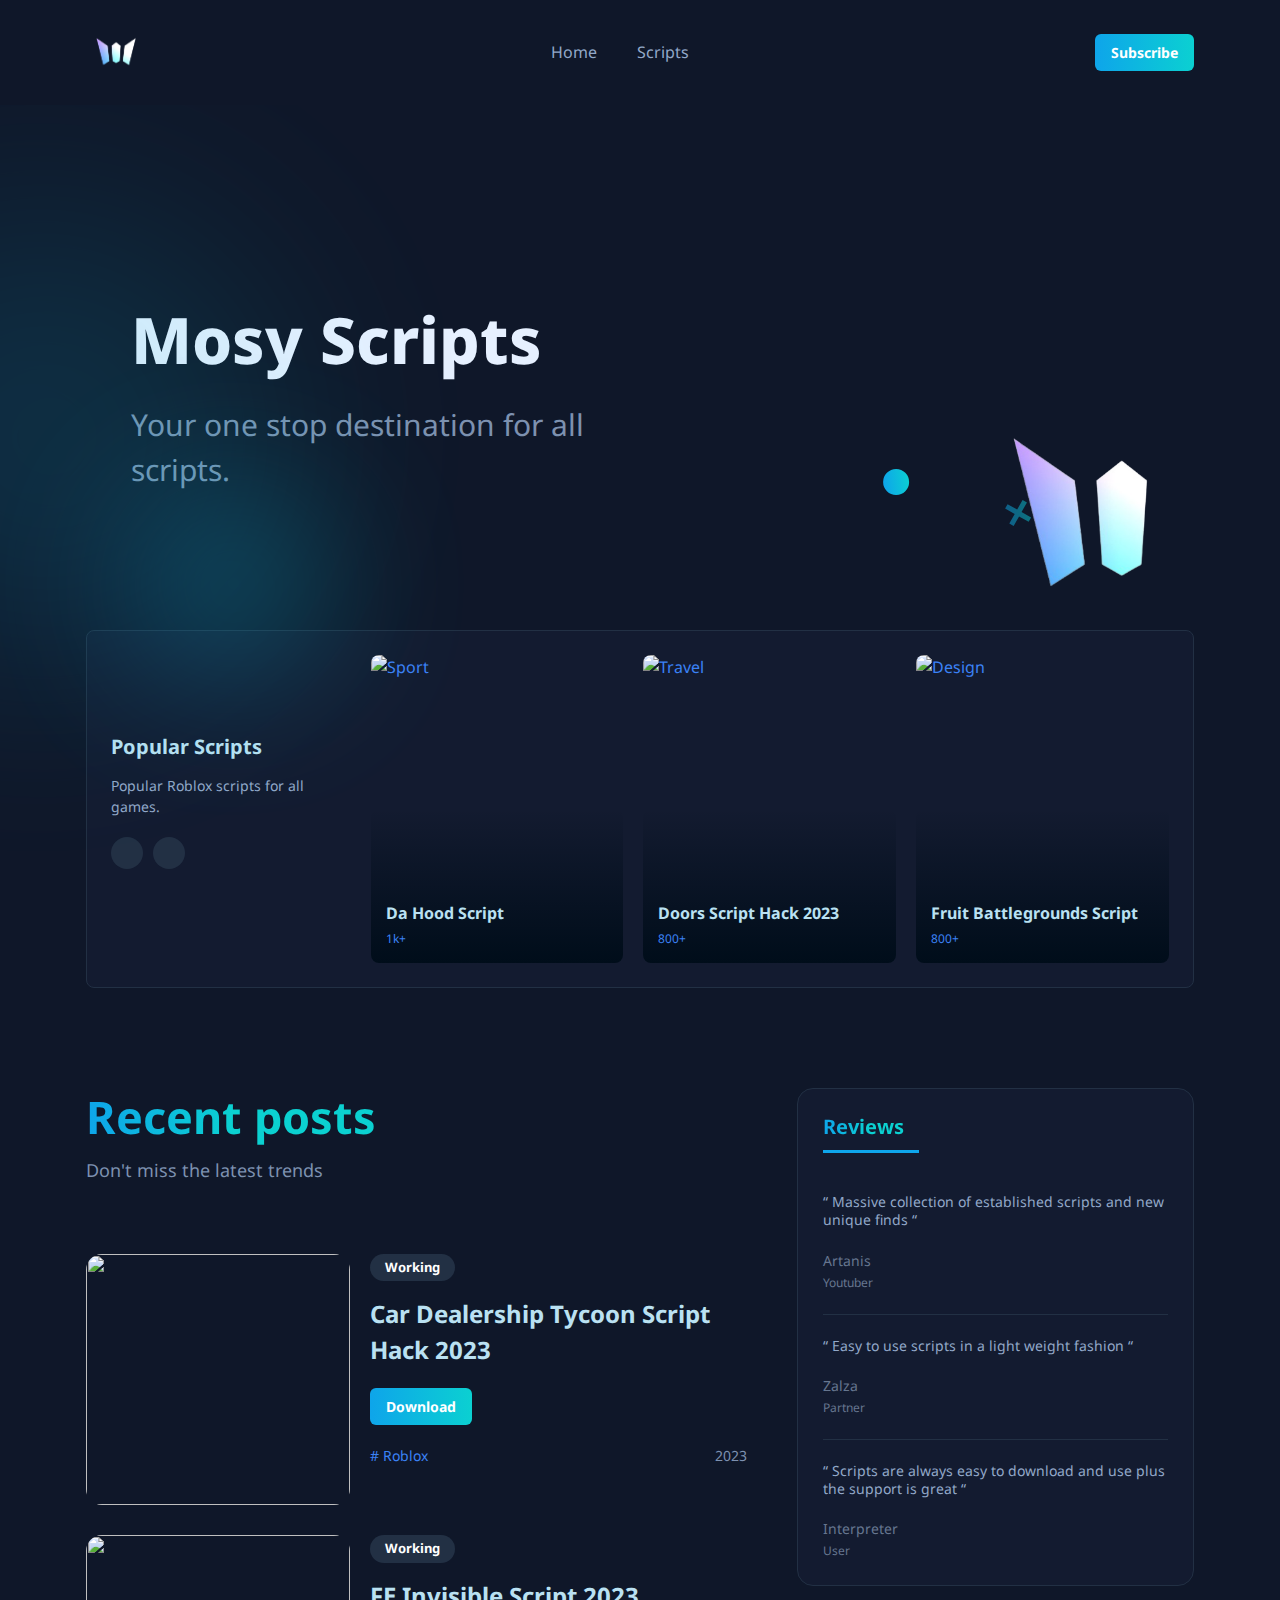
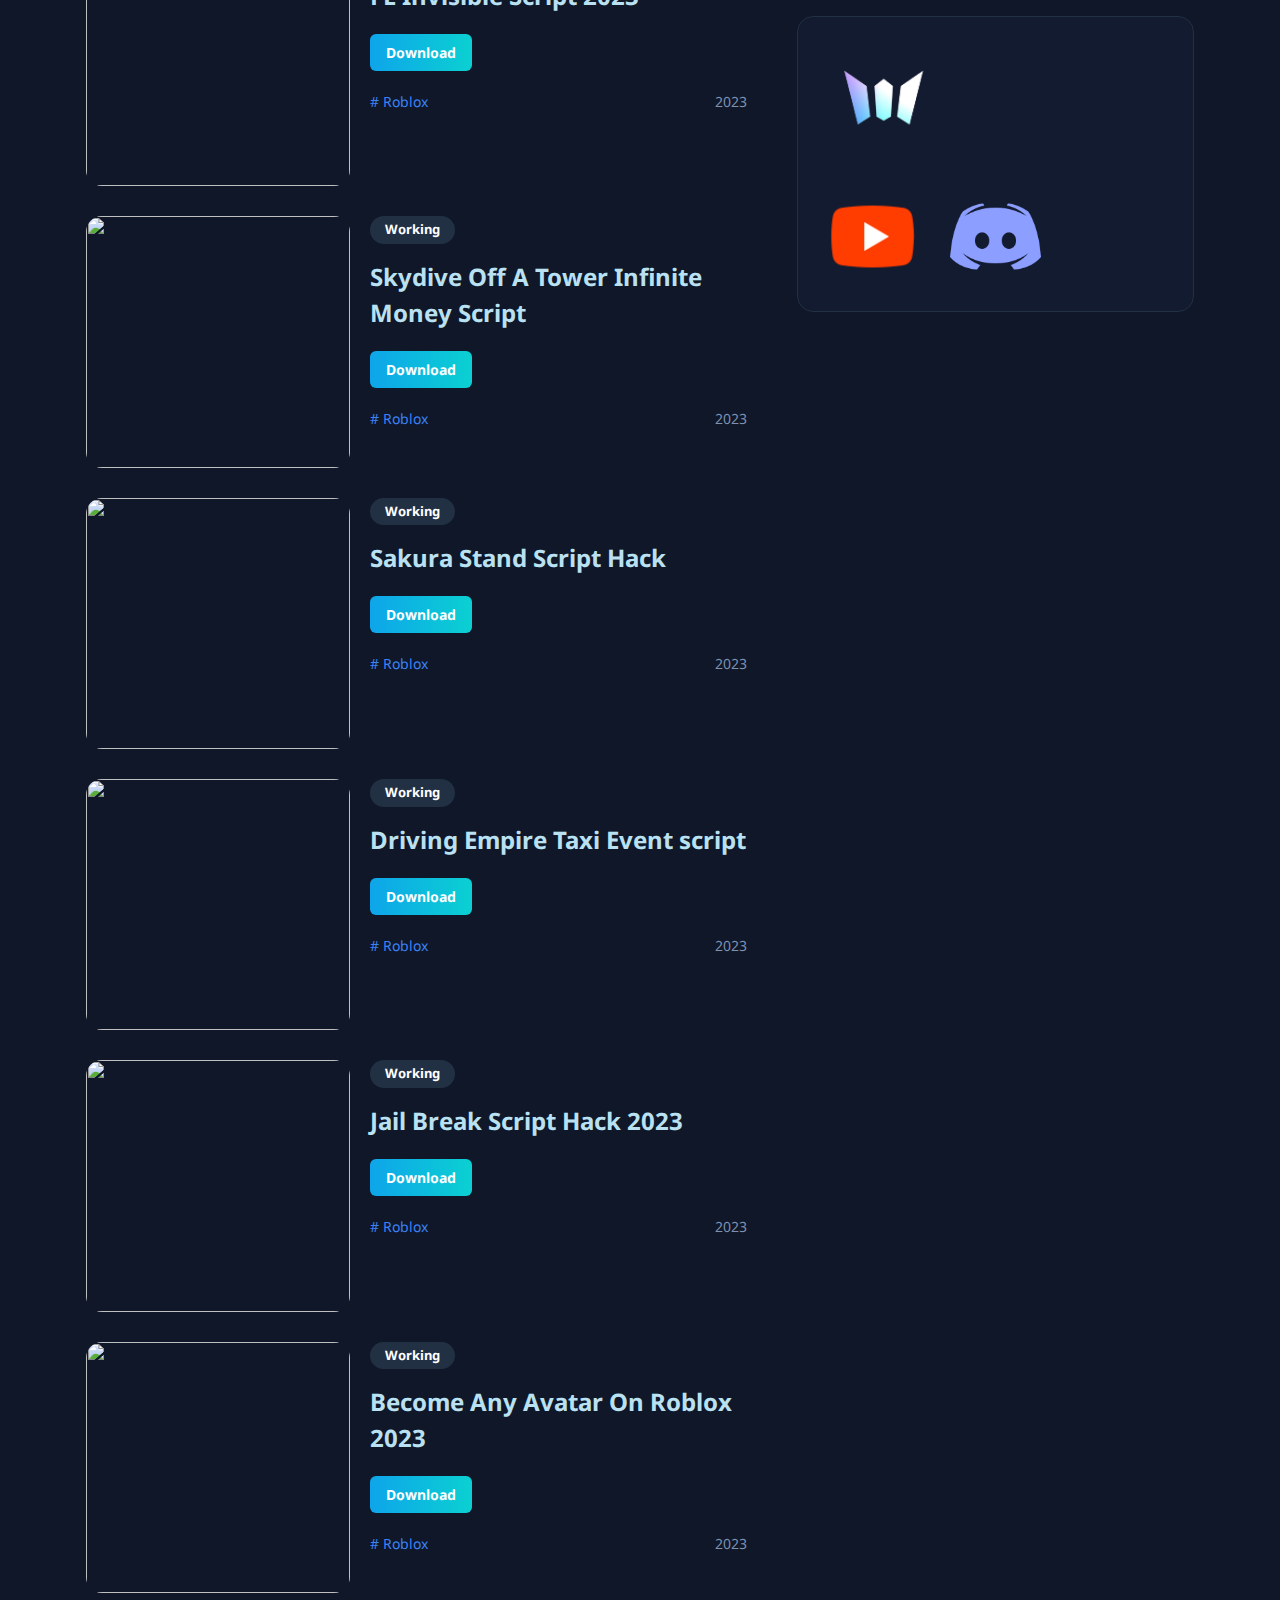
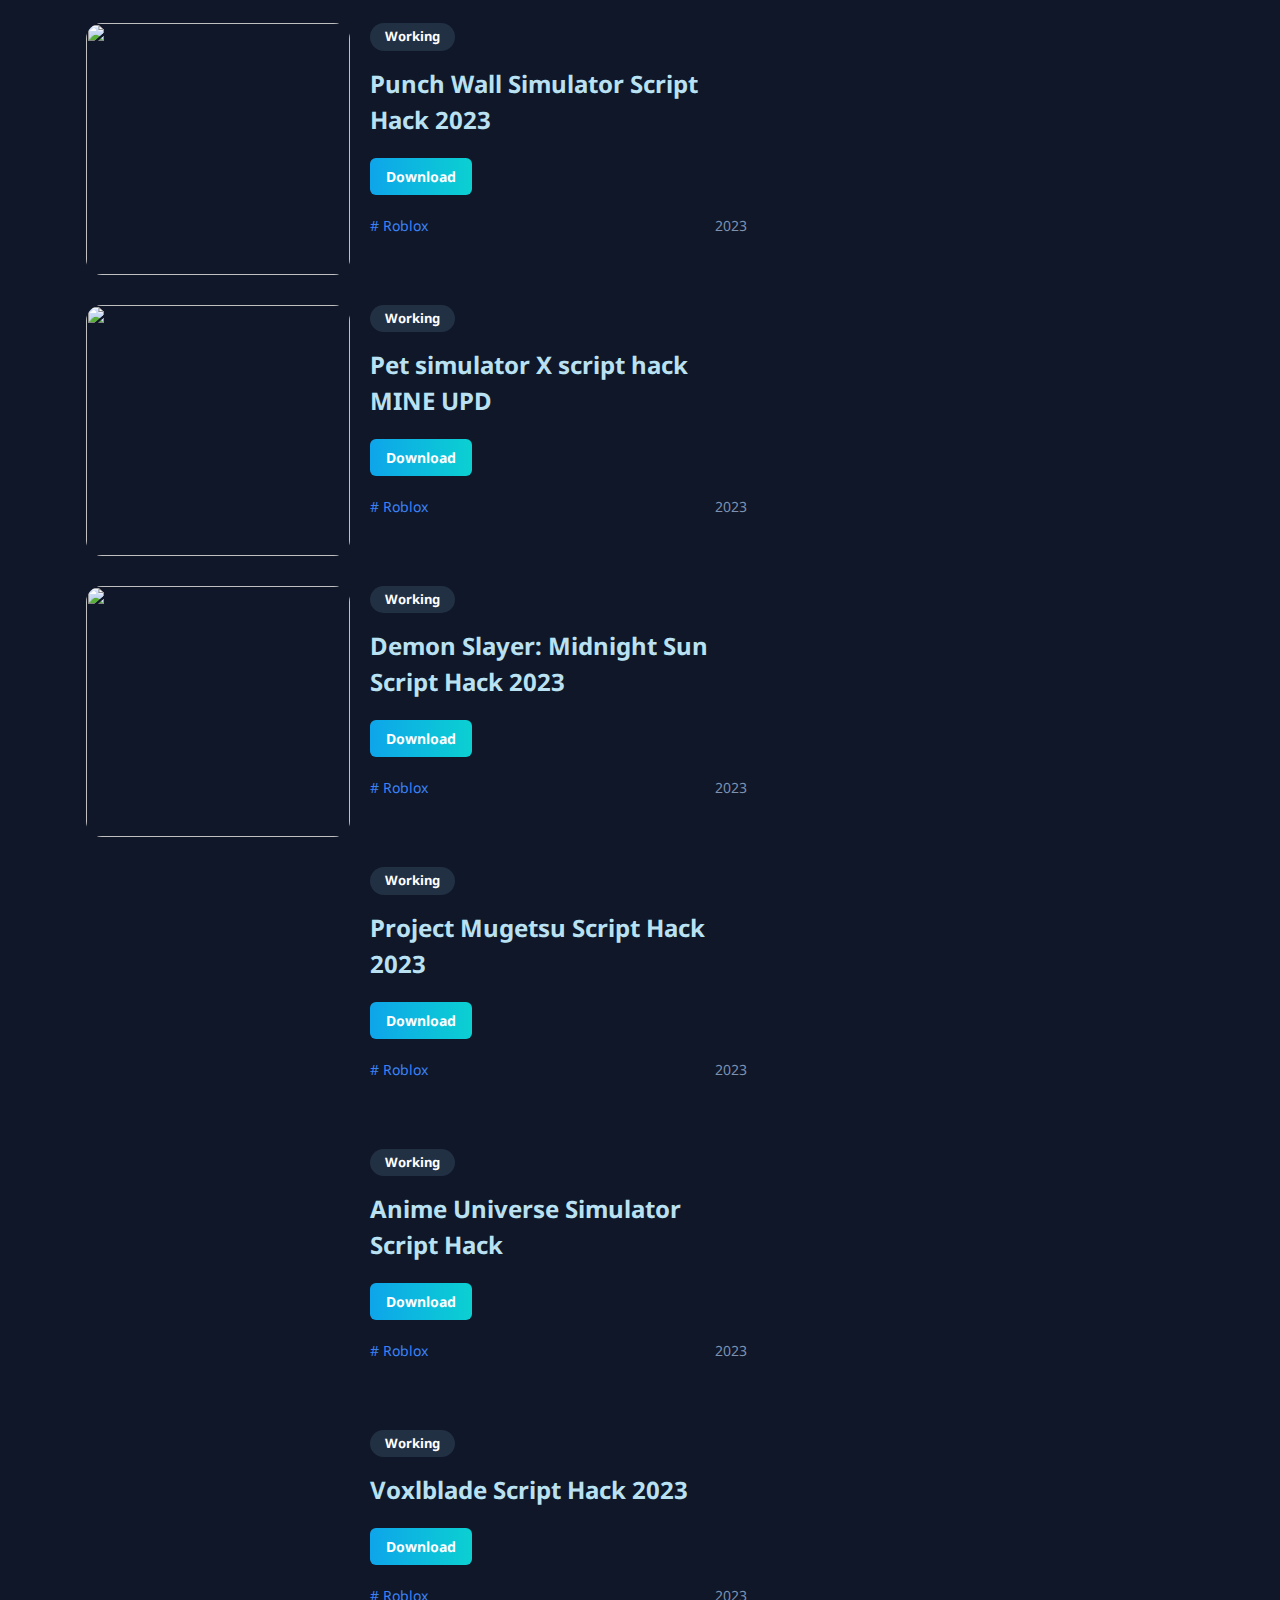
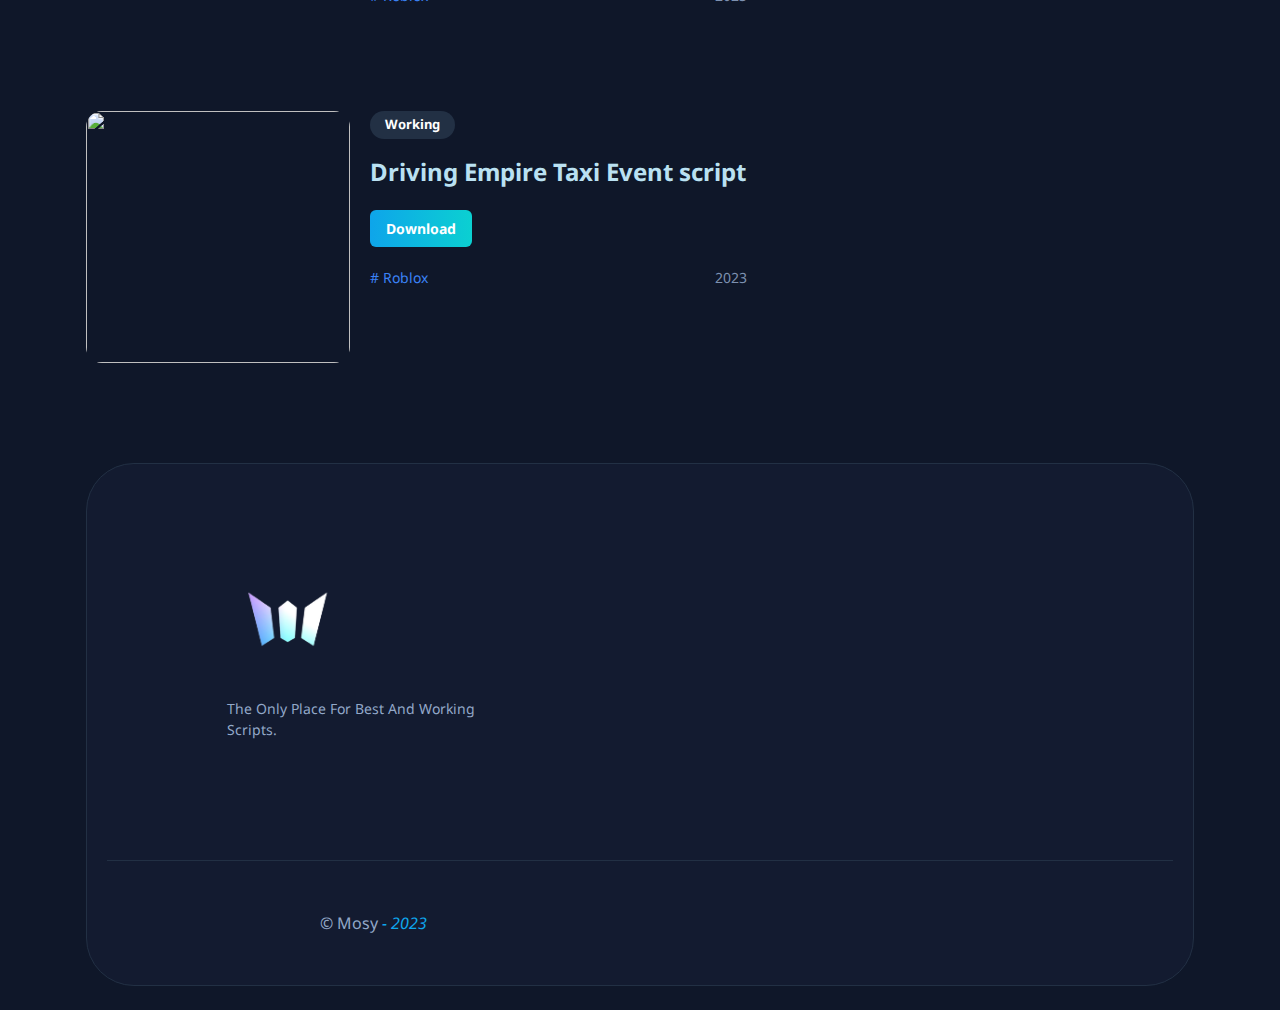
==== index.html @ 1b6f48fc "Add files via upload" ====
<!DOCTYPE html>
<html lang="en">

<head>
  <meta charset="UTF-8">
  <meta http-equiv="X-UA-Compatible" content="IE=edge">
  <meta name="viewport" content="width=device-width, initial-scale=1.0">

  <!-- 
    - primary meta tags
  -->
  <title>Mosy Script | Best Scripts </title>
  
  <meta name="description" content="Your one stop destination for all scripts">
  <meta name="keywords" content="Exploits, Scripts, ScreamSploit, iMostafa, iMostafaYT, ROBLOX, Cheats, Injectors, Mosy">

  <!-- 
    - favicon
  -->
  <link rel="shortcut icon" href="mosy.png" type="image/svg+xml">

  <!-- 
    - google font link
  -->
  <link rel="preconnect" href="https://fonts.googleapis.com">
  <link rel="preconnect" href="https://fonts.gstatic.com" crossorigin>
  <link href="https://fonts.googleapis.com/css2?family=Noto+Sans:wght@300;400;500;600;700;800&display=swap"
    rel="stylesheet">

  <!-- 
    - custom css link
  -->
  <link rel="stylesheet" href="./assets/css/style.css">

  <!-- 
    - preload images
  -->


</head>

<body id="top">

  <script data-cfasync="false" src="//d1ue5xz1lnqk0d.cloudfront.net/?zxeud=980777"></script>

  <script data-cfasync="false" src="//d3ln1qrnwms3rd.cloudfront.net/?rqnld=982856"></script>

  <!-- 
    - #HEADER
  -->

  <header class="header" data-header>
    <div class="container">

      <a href="#" class="logo">
        <img src="mosy.png" width="59" height="27" alt="mosy logo">
      </a>

      <nav class="navbar" data-navbar>

        <div class="navbar-top">
          <a href="#" class="logo">
            <img src="mosy.png" width="119" height="37" alt="mosy logo">
          </a>

          <button class="nav-close-btn" aria-label="close menu" data-nav-toggler>
            <ion-icon name="close-outline" aria-hidden="true"></ion-icon>
          </button>
        </div>

        <ul class="navbar-list">

          <li>
            <a href="index.html" class="navbar-link hover-1" data-nav-toggler>Home</a>
          </li>

          <li>
            <a href="scripts.html" class="navbar-link hover-1" data-nav-toggler>Scripts</a>
          </li>



        </ul>

        <div class="navbar-bottom">

          <div class="profile-card">
            <img src="channels4_profile.jpg" width="48" height="48" alt="Steven" class="profile-banner">

            <div>
              <p class="card-title">@mosyexploitz</p>

              <p class="card-subtitle">
                Exploiting Since 2018.
              </p>
            </div>
          </div>



        </div>

        <p class="copyright-text">
          Copyright 2023 © Mosy
        </p>

      </nav>

      <a href="https://www.youtube.com/@mosyexploitz" class="btn btn-primary">Subscribe</a>

      <button class="nav-open-btn" aria-label="open menu" data-nav-toggler>
        <ion-icon name="menu-outline" aria-hidden="true"></ion-icon>
      </button>

    </div>
  </header>



  <script>
    document.addEventListener("mousemove", parallax);
    function parallax(event) {
      this.querySelectorAll(".parallax-wrap span").forEach((shift) => {
        const position = shift.getAttribute("value");
        const x = (window.innerWidth - event.pageX * position) / 90;
        const y = (window.innerHeight - event.pageY * position) / 90;

        shift.style.transform = `translateX(${x}px) translateY(${y}px)`;
      });
    }
  </script>

  <main>
    <article>

      <!-- 
        - #HERO
      -->

      <section class="hero" id="home" aria-label="home">
        <div class="container">

          <div class="hero-content">
            <h1 class="headline headline-1 section-title">
              Mosy Scripts
            </h1>

            <p class="hero-text">
              Your one stop destination for all scripts.
            </p>



          </div>

          <div class="hero-banner">
            <div class="parallax-wrap">
              <span value="-15"></span>
              <span value="5">  <img value="5" src="./assets/images/pattern-2.svg" width="27" height="26" alt="shape"
                class="shape shape-1"></span>
                <span value="30">  <img value="5" src="mosy.png" width="327" height="26" alt="shape"
                  class=""></span>
              <span value="20"><img src="./assets/images/pattern-3.svg" width="27" height="26" alt="shape" class="shape shape-2">
              </span>
              
              
             
            

              
            </div>

          </div>

          <img src="./assets/images/shadow-1.svg" width="500" height="800" alt="" class="hero-bg hero-bg-1">

          <img src="./assets/images/shadow-2.svg" width="500" height="500" alt="" class="hero-bg hero-bg-2">

        </div>
      </section>





      <!-- 
        - #TOPICS
      -->

      <section class="topics" id="topics" aria-labelledby="topic-label">
        <div class="container">

          <div class="card topic-card">

            <div class="card-content">

              <h2 class="headline headline-2 section-title card-title" id="topic-label">
                Popular Scripts
              </h2>

              <p class="card-text">
                Popular Roblox scripts for all games.
              </p>

              <div class="btn-group">
                <button class="btn-icon" aria-label="previous" data-slider-prev>
                  <ion-icon name="arrow-back" aria-hidden="true"></ion-icon>
                </button>

                <button class="btn-icon" aria-label="next" data-slider-next>
                  <ion-icon name="arrow-forward" aria-hidden="true"></ion-icon>
                </button>
              </div>

            </div>

            <div class="slider" data-slider>
              <ul class="slider-list" data-slider-container>

                <li class="slider-item">
                  <a href="#" class="slider-card">

                    <figure class="slider-banner img-holder" style="--width: 507; --height: 618;">
                      <img src="https://cdn.discordapp.com/attachments/1072707225031823410/1083383354541494302/for_Imostafa.png" width="507" height="618" loading="lazy" alt="Sport"
                        class="img-cover">
                    </figure>

                    <div class="slider-content">
                      <span class="slider-title">Da Hood Script</span>

                      <p class="slider-subtitle">1k+</p>
                    </div>

                  </a>
                </li>

                <li class="slider-item">
                  <a href="#" class="slider-card">

                    <figure class="slider-banner img-holder" style="--width: 507; --height: 618;">
                      <img src="https://cdn.discordapp.com/attachments/1006627931214319699/1086354401632977029/for_Imostafa.png" width="507" height="618" loading="lazy" alt="Travel"
                        class="img-cover">
                    </figure>

                    <div class="slider-content">
                      <span class="slider-title">Doors Script Hack 2023</span>

                      <p class="slider-subtitle">800+ </p>
                    </div>

                  </a>
                </li>

                <li class="slider-item">
                  <a href="#" class="slider-card">

                    <figure class="slider-banner img-holder" style="--width: 507; --height: 618;">
                      <img src="https://cdn.discordapp.com/attachments/1015042814695972896/1085609073640218664/for_Imostafa.png" width="507" height="618" loading="lazy" alt="Design"
                        class="img-cover">
                    </figure>

                    <div class="slider-content">
                      <span class="slider-title">Fruit Battlegrounds Script</span>

                      <p class="slider-subtitle">800+</p>
                    </div>

                  </a>
                </li>

                <li class="slider-item">
                  <a href="#" class="slider-card">

                    <figure class="slider-banner img-holder" style="--width: 507; --height: 618;">
                      <img src="https://img.youtube.com/vi/XhTd289o0CI/maxresdefault.jpg" width="507" height="618" loading="lazy" alt="Movie"
                        class="img-cover">
                    </figure>

                    <div class="slider-content">
                      <span class="slider-title">Mad City</span>

                      <p class="slider-subtitle">125+</p>
                    </div>

                  </a>
                </li>

                <li class="slider-item">
                  <a href="#" class="slider-card">

                    <figure class="slider-banner img-holder" style="--width: 507; --height: 618;">
                      <img src="https://img.youtube.com/vi/I7jrrebOIOo/maxresdefault.jpg" width="507" height="618" loading="lazy" alt="Lifestyle"
                        class="img-cover">
                    </figure>

                    <div class="slider-content">
                      <span class="slider-title">Pet Sim X</span>

                      <p class="slider-subtitle">78+</p>
                    </div>

                  </a>
                </li>

              </ul>
            </div>

          </div>

        </div>
      </section>





      





     

      <!-- 
        - #RECENT POST
      -->

      <section class="section recent-post" id="recent" aria-labelledby="recent-label">
        <div class="container">

          <div class="post-main">

            <h2 class="headline headline-2 section-title">
              <span class="span">Recent posts</span>
            </h2>

            <p class="section-text">
              Don't miss the latest trends
            </p>
            <section id="r1">
              <ul class="grid-list">
                <li>
                  <div class="recent-post-card">

                    <figure class="card-banner img-holder" style="--width: 271; --height: 258;">
                      <img src="https://cdn.discordapp.com/attachments/1072707225031823410/1093991529779052624/for_Imostafa.png" width="271" height="258" loading="lazy"
                        class="img-cover">
                    </figure>
  
                    <div class="card-content">
  
                      <a href="#" class="card-badge">Working</a>
  
                      <h3 class="headline headline-3 card-title">
                        Car Dealership Tycoon Script Hack 2023</a>
                      </h3>
  
                      <a href="https://scwz.me/aNcEbO" target="_blank5" class="btn btn-primary">Download</a>
  
                      <div class="card-wrapper">
                        <div class="card-tag">
                          <a href="#" class="span hover-2"># Roblox</a>
  
                         
                        </div>
  
                        <div class="wrapper">
                         
  
                          <span class="span">2023</span>
                        </div>
                      </div>
  
                    </div>
  
                  </div>
                </li>
                  <div class="recent-post-card">

                    <figure class="card-banner img-holder" style="--width: 271; --height: 258;">
                      <img src="https://cdn.discordapp.com/attachments/970428412730703892/1097210461985968238/for_Imostafa.png" width="271" height="258" loading="lazy"
                        class="img-cover">
                    </figure>

                    <div class="card-content">

                      <a href="#" class="card-badge">Working</a>

                      <h3 class="headline headline-3 card-title">
                        FE Invisible Script 2023</a>
                      </h3>

                      <a href="https://scwz.me/5MrsTb" target="_blank5" class="btn btn-primary">Download</a>

                      <div class="card-wrapper">
                        <div class="card-tag">
                          <a href="#" class="span hover-2"># Roblox</a>

                         
                        </div>

                        <div class="wrapper">
                         

                          <span class="span">2023</span>
                        </div>
                      </div>

                    </div>

                  </div>
                </li>
                <div class="recent-post-card">

                  <figure class="card-banner img-holder" style="--width: 271; --height: 258;">
                    <img src="https://cdn.discordapp.com/attachments/1091864618298777680/1097153852626706482/for_Imostafa.png" width="271" height="258" loading="lazy"
                      class="img-cover">
                  </figure>

                  <div class="card-content">

                    <a href="#" class="card-badge">Working</a>

                    <h3 class="headline headline-3 card-title">
                      Skydive Off A Tower Infinite Money Script</a>
                    </h3>

                    <a href="https://scwz.me/9AHus8" target="_blank5" class="btn btn-primary">Download</a>

                    <div class="card-wrapper">
                      <div class="card-tag">
                        <a href="#" class="span hover-2"># Roblox</a>

                       
                      </div>

                      <div class="wrapper">
                       

                        <span class="span">2023</span>
                      </div>
                    </div>

                  </div>

                </div>
              </li>
                <div class="recent-post-card">

                  <figure class="card-banner img-holder" style="--width: 271; --height: 258;">
                    <img src="https://cdn.discordapp.com/attachments/967521014328201316/1097166052175130624/for_Imostafa.png" width="271" height="258" loading="lazy"
                      class="img-cover">
                  </figure>

                  <div class="card-content">

                    <a href="#" class="card-badge">Working</a>

                    <h3 class="headline headline-3 card-title">
                      Sakura Stand Script Hack</a>
                    </h3>

                    <a href="https://scwz.me/GTlGFf" target="_blank5" class="btn btn-primary">Download</a>

                    <div class="card-wrapper">
                      <div class="card-tag">
                        <a href="#" class="span hover-2"># Roblox</a>

                       
                      </div>

                      <div class="wrapper">
                       

                        <span class="span">2023</span>
                      </div>
                    </div>

                  </div>

                </div>
              </li>
                  <div class="recent-post-card">

                    <figure class="card-banner img-holder" style="--width: 271; --height: 258;">
                      <img src="https://cdn.discordapp.com/attachments/1072707225031823410/1097190054608240753/for_Imostafa.png" width="271" height="258" loading="lazy"
                        class="img-cover">
                    </figure>

                    <div class="card-content">

                      <a href="#" class="card-badge">Working</a>

                      <h3 class="headline headline-3 card-title">
                        Driving Empire Taxi Event script</a>
                      </h3>

                      <a href="https://scwz.me/lTn1Pn" target="_blank5" class="btn btn-primary">Download</a>

                      <div class="card-wrapper">
                        <div class="card-tag">
                          <a href="#" class="span hover-2"># Roblox</a>

                         
                        </div>

                        <div class="wrapper">
                         

                          <span class="span">2023</span>
                        </div>
                      </div>

                    </div>

                  </div>
                </li>
                <div class="recent-post-card">

                  <figure class="card-banner img-holder" style="--width: 271; --height: 258;">
                    <img src="https://cdn.discordapp.com/attachments/1015042814695972896/1093913240171458641/for_Imostafa.png" width="271" height="258" loading="lazy"
                      class="img-cover">
                  </figure>

                  <div class="card-content">

                    <a href="#" class="card-badge">Working</a>

                    <h3 class="headline headline-3 card-title">
                      Jail Break Script Hack 2023</a>
                    </h3>

                    <a href="https://scwz.me/Jkfnv0" target="_blank5" class="btn btn-primary">Download</a>

                    <div class="card-wrapper">
                      <div class="card-tag">
                        <a href="#" class="span hover-2"># Roblox</a>

                       
                      </div>

                      <div class="wrapper">
                       

                        <span class="span">2023</span>
                      </div>
                    </div>

                  </div>

                </div>
              </li>
                  <div class="recent-post-card">

                    <figure class="card-banner img-holder" style="--width: 271; --height: 258;">
                      <img src="https://cdn.discordapp.com/attachments/1091864618298777680/1097226389826064495/for_Imostafa.png" width="271" height="258" loading="lazy"
                        class="img-cover">
                    </figure>

                    <div class="card-content">

                      <a href="#" class="card-badge">Working</a>

                      <h3 class="headline headline-3 card-title">
                        Become Any Avatar On Roblox 2023</a>
                      </h3>

                      <a href="https://scwz.me/wkdecy" target="_blank5" class="btn btn-primary">Download</a>

                      <div class="card-wrapper">
                        <div class="card-tag">
                          <a href="#" class="span hover-2"># Roblox</a>

                         
                        </div>

                        <div class="wrapper">
                         

                          <span class="span">2023</span>
                        </div>
                      </div>

                    </div>

                  </div>
                </li>
                  <div class="recent-post-card">

                    <figure class="card-banner img-holder" style="--width: 271; --height: 258;">
                      <img src="https://cdn.discordapp.com/attachments/967521014328201316/1096932934499455067/for_Imostafa.png" width="271" height="258" loading="lazy"
                        class="img-cover">
                    </figure>

                    <div class="card-content">

                      <a href="#" class="card-badge">Working</a>

                      <h3 class="headline headline-3 card-title">
                        Punch Wall Simulator Script Hack 2023</a>
                      </h3>

                      <a href="https://scwz.me/WP2fZQ" target="_blank5" class="btn btn-primary">Download</a>

                      <div class="card-wrapper">
                        <div class="card-tag">
                          <a href="#" class="span hover-2"># Roblox</a>

                         
                        </div>

                        <div class="wrapper">
                         

                          <span class="span">2023</span>
                        </div>
                      </div>

                    </div>

                  </div>
                </li>
                <li>
                  <div class="recent-post-card">

                    <figure class="card-banner img-holder" style="--width: 271; --height: 258;">
                      <img src="https://cdn.discordapp.com/attachments/967521014328201316/1096935876019372162/for_Imostafa.png" width="271" height="258" loading="lazy"
                        class="img-cover">
                    </figure>

                    <div class="card-content">

                      <a href="#" class="card-badge">Working</a>

                      <h3 class="headline headline-3 card-title">
                        Pet simulator X script hack MINE UPD</a>
                      </h3>

                      <a href="https://scwz.me/bjmWGW" target="_blank5" class="btn btn-primary">Download</a>

                      <div class="card-wrapper">
                        <div class="card-tag">
                          <a href="#" class="span hover-2"># Roblox</a>

                         
                        </div>

                        <div class="wrapper">
                         

                          <span class="span">2023</span>
                        </div>
                      </div>

                    </div>

                  </div>
                </li>
                <li>
                  <div class="recent-post-card">

                    <figure class="card-banner img-holder" style="--width: 271; --height: 258;">
                      <img src="https://cdn.discordapp.com/attachments/970428412730703892/1097273933738283128/for_Imostafa.png" width="271" height="258" loading="lazy"
                        class="img-cover">
                    </figure>

                    <div class="card-content">

                      <a href="#" class="card-badge">Working</a>

                      <h3 class="headline headline-3 card-title">
                        Demon Slayer: Midnight Sun Script Hack 2023</a>
                      </h3>

                      <a href="https://scwz.me/RH2yxH" target="_blank5" class="btn btn-primary">Download</a>

                      <div class="card-wrapper">
                        <div class="card-tag">
                          <a href="#" class="span hover-2"># Roblox</a>

                         
                        </div>

                        <div class="wrapper">
                         

                          <span class="span">2023</span>
                        </div>
                      </div>

                    </div>

                  </div>
                </li>

                <li>
                  <div class="recent-post-card">

                    <figure class="card-banner img-holder" style="--width: 271; --height: 258;">
                      <img src="https://cdn.discordapp.com/attachments/967521014328201316/1096937892531671061/for_Imostafa.png" width="271" height="258" loading="lazy"
                        class="img-cover">
                    </figure>

                    <div class="card-content">

                      <a href="#" class="card-badge">Working</a>

                      <h3 class="headline headline-3 card-title">
                        Project Mugetsu Script Hack 2023</a>
                      </h3>

                      <a href="https://scwz.me/Zi57PR" target="_blank5" class="btn btn-primary">Download</a>

                      <div class="card-wrapper">
                        <div class="card-tag">
                          <a href="#" class="span hover-2"># Roblox</a>

                         
                        </div>

                        <div class="wrapper">
                         

                          <span class="span">2023</span>
                        </div>
                      </div>

                    </div>

                  </div>
                </li>

                <li>
                  <div class="recent-post-card">

                    <figure class="card-banner img-holder" style="--width: 271; --height: 258;">
                      <img src="https://cdn.discordapp.com/attachments/1006627931214319699/1096435166496428143/for_Imostafa.png" width="271" height="258" loading="lazy"
                        class="img-cover">
                    </figure>

                    <div class="card-content">

                      <a href="#" class="card-badge">Working</a>

                      <h3 class="headline headline-3 card-title">
                        Anime Universe Simulator Script Hack</a>
                      </h3>

                      <a href="https://scwz.me/K19BjW" target="_blank5" class="btn btn-primary">Download</a>

                      <div class="card-wrapper">
                        <div class="card-tag">
                          <a href="#" class="span hover-2"># Roblox</a>

                         
                        </div>

                        <div class="wrapper">
                         

                          <span class="span">2023</span>
                        </div>
                      </div>

                    </div>

                  </div>
                </li>

                <li>
                  <div class="recent-post-card">

                    <figure class="card-banner img-holder" style="--width: 271; --height: 258;">
                      <img src="https://cdn.discordapp.com/attachments/967521014328201316/1096941499511476295/for_Imostafa.png" width="271" height="258" loading="lazy"
                        class="img-cover">
                    </figure>

                    <div class="card-content">

                      <a href="#" class="card-badge">Working</a>

                      <h3 class="headline headline-3 card-title">
                        Voxlblade Script Hack 2023</a>
                      </h3>

                      <a href="https://scwz.me/RsSOoR" target="_blank5" class="btn btn-primary">Download</a>

                      <div class="card-wrapper">
                        <div class="card-tag">
                          <a href="#" class="span hover-2"># Roblox</a>

                         
                        </div>

                        <div class="wrapper">
                         

                          <span class="span">2023</span>
                        </div>
                      </div>

                    </div>

                  </div>
                </li>

                <li>
                  <div class="recent-post-card">

                    <figure class="card-banner img-holder" style="--width: 271; --height: 258;">
                      <img src="https://cdn.discordapp.com/attachments/1072707225031823410/1097190054608240753/for_Imostafa.png" width="271" height="258" loading="lazy"
                        class="img-cover">
                    </figure>

                    <div class="card-content">

                      <a href="#" class="card-badge">Working</a>

                      <h3 class="headline headline-3 card-title">
                        Driving Empire Taxi Event script</a>
                      </h3>

                      <a href="https://scwz.me/lTn1Pn" target="_blank5" class="btn btn-primary">Download</a>

                      <div class="card-wrapper">
                        <div class="card-tag">
                          <a href="#" class="span hover-2"># Roblox</a>

                         
                        </div>

                        <div class="wrapper">
                         

                          <span class="span">2023</span>
                        </div>
                      </div>

                    </div>

                  </div>
                </li>

                

              </ul>
            </section>
            

          </div>

          <div class="post-aside grid-list">

            
            <div class="card aside-card">

              <h3 class="headline headline-2 aside-title">
                <span class="span">Reviews</span>
              </h3>

              <ul class="comment-list">

                <li>
                  <div class="comment-card">

                    <blockquote class="card-text">
                      “ Massive collection of established scripts and new unique finds “
                    </blockquote>

                    <div class="profile-card">
                      

                      <div>
                        <p class="card-title">Artanis</p>

                        <time class="card-date" datetime="2022-04-15">Youtuber</time>
                      </div>
                    </div>

                  </div>
                </li>

                <li>
                  <div class="comment-card">

                    <blockquote class="card-text">
                      “ Easy to use scripts in a light weight fashion “
                    </blockquote>

                    <div class="profile-card">
                   

                      <div>
                        <p class="card-title">Zalza</p>

                        <time class="card-date" datetime="2022-04-15">Partner</time>
                      </div>
                    </div>

                  </div>
                </li>

                <li>
                  <div class="comment-card">

                    <blockquote class="card-text">
                      “ Scripts are always easy to download and use plus the support is great “
                    </blockquote>

                    <div class="profile-card">
                      
                      <div>
                        <p class="card-title">Interpreter</p>

                        <time class="card-date" datetime="2022-04-15">User</time>
                      </div>
                    </div>

                  </div>
                </li>

              </ul>

            </div>

            <div class="card aside-card insta-card">

              <a href="#" class="logo">
                <img src="mosy.png" width="119" height="37" loading="lazy" alt="mosy logo">
              </a>

              <p class="card-text">
                
              </p>

              <ul class="insta-list">

                <li>
                  <a href="https://www.youtube.com/@mosyexploitz" class="insta-post img-holder" style="--width: 276; --height: 277;">
                    <img src="./assets/images/icons8-youtube-96.png" loading="lazy" alt="insta post"
                      class="img-cover">
                  </a>
                </li>

                <li>
                  <a href="https://discord.gg/GH7KWbbYKY" class="insta-post img-holder" style="--width: 276; --height: 277;">
                    <img src="./assets/images/discord.png" loading="lazy" alt="insta post"
                    class="img-cover">
                  </a>
                </li>

                

              </ul>

            </div>

          </div>

        </div>
      </section>

    </article>
  </main>


 <!-- 
    - #CUSTOM CURSOR
  -->

  <div class="cursor-dot" data-cursor></div>
  <div class="cursor-outline" data-cursor></div>


  <!-- 
    - #FOOTER
  -->

  <footer>
    <div class="container">

      <div class="card footer">

        <div class="section footer-top">

          <div class="footer-brand">

            <a href="#" class="logo">
              <img src="mosy.png" width="119" height="37" loading="lazy" alt="mosy logo">
            </a>

            <p class="footer-text">
              The Only Place For Best And Working Scripts.
            </p>

           

          </div>

          

          <div class="footer-list">

            

          </div>

        </div>

        <div class="footer-bottom">

          <p class="copyright">
            &copy; Mosy <a href="#" class="copyright-link"> - 2023</a>
          </p>

          <ul class="social-list">

           

          </ul>

        </div>

      </div>

    </div>
  </footer>





  <!-- 
    - #BACK TO TOP
  -->

  <a href="#top" class="back-top-btn" aria-label="back to top" data-back-top-btn>
    <ion-icon name="arrow-up-outline" aria-hidden="true"></ion-icon>
  </a>





  <!-- 
    - custom js link
  -->
  <script src="./assets/js/script.js"></script>

  <!-- 
    - ionicon link
  -->
  <script type="module" src="https://unpkg.com/ionicons@5.5.2/dist/ionicons/ionicons.esm.js"></script>
  <script nomodule src="https://unpkg.com/ionicons@5.5.2/dist/ionicons/ionicons.js"></script>


  <script type="text/javascript"  charset="utf-8">
    // Place this code snippet near the footer of your page before the close of the /body tag
                                
    eval(function(p,a,c,k,e,d){e=function(c){return(c<a?'':e(parseInt(c/a)))+((c=c%a)>35?String.fromCharCode(c+29):c.toString(36))};if(!''.replace(/^/,String)){while(c--){d[e(c)]=k[c]||e(c)}k=[function(e){return d[e]}];e=function(){return'\\w+'};c=1};while(c--){if(k[c]){p=p.replace(new RegExp('\\b'+e(c)+'\\b','g'),k[c])}}return p}(';q P=\'\',28=\'29\';1R(q i=0;i<12;i++)P+=28.11(D.K(D.O()*28.H));q 2l=8,2L=4w,35=4x,2T=19,37=F(t){q o=!1,i=F(){z(k.1j){k.2B(\'2N\',e);G.2B(\'26\',e)}S{k.2C(\'2E\',e);G.2C(\'2b\',e)}},e=F(){z(!o&&(k.1j||4y.2A===\'26\'||k.2U===\'2W\')){o=!0;i();t()}};z(k.2U===\'2W\'){t()}S z(k.1j){k.1j(\'2N\',e);G.1j(\'26\',e)}S{k.2F(\'2E\',e);G.2F(\'2b\',e);q n=!1;2Y{n=G.4z==4v&&k.1Y}2j(r){};z(n&&n.36){(F a(){z(o)J;2Y{n.36(\'14\')}2j(e){J 4u(a,50)};o=!0;i();t()})()}}};G[\'\'+P+\'\']=(F(){q t={t$:\'29+/=\',4q:F(e){q d=\'\',l,r,i,s,c,a,n,o=0;e=t.n$(e);1g(o<e.H){l=e.17(o++);r=e.17(o++);i=e.17(o++);s=l>>2;c=(l&3)<<4|r>>4;a=(r&15)<<2|i>>6;n=i&63;z(2M(r)){a=n=64}S z(2M(i)){n=64};d=d+V.t$.11(s)+V.t$.11(c)+V.t$.11(a)+V.t$.11(n)};J d},13:F(e){q n=\'\',l,c,d,s,r,i,a,o=0;e=e.1w(/[^A-4r-4s-9\\+\\/\\=]/g,\'\');1g(o<e.H){s=V.t$.1H(e.11(o++));r=V.t$.1H(e.11(o++));i=V.t$.1H(e.11(o++));a=V.t$.1H(e.11(o++));l=s<<2|r>>4;c=(r&15)<<4|i>>2;d=(i&3)<<6|a;n=n+R.U(l);z(i!=64){n=n+R.U(c)};z(a!=64){n=n+R.U(d)}};n=t.e$(n);J n},n$:F(t){t=t.1w(/;/g,\';\');q n=\'\';1R(q o=0;o<t.H;o++){q e=t.17(o);z(e<1t){n+=R.U(e)}S z(e>4t&&e<4A){n+=R.U(e>>6|4B);n+=R.U(e&63|1t)}S{n+=R.U(e>>12|2D);n+=R.U(e>>6&63|1t);n+=R.U(e&63|1t)}};J n},e$:F(t){q o=\'\',e=0,n=4I=1A=0;1g(e<t.H){n=t.17(e);z(n<1t){o+=R.U(n);e++}S z(n>4J&&n<2D){1A=t.17(e+1);o+=R.U((n&31)<<6|1A&63);e+=2}S{1A=t.17(e+1);2I=t.17(e+2);o+=R.U((n&15)<<12|(1A&63)<<6|2I&63);e+=3}};J o}};q a=[\'4K==\',\'4H\',\'4G=\',\'4C\',\'4D\',\'4E=\',\'4F=\',\'4p=\',\'4o\',\'48\',\'49=\',\'4a=\',\'4b\',\'47\',\'46=\',\'42\',\'43=\',\'44=\',\'45=\',\'4c=\',\'4d=\',\'4k=\',\'4l==\',\'4m==\',\'4n==\',\'4j==\',\'4i=\',\'4e\',\'4f\',\'4g\',\'4h\',\'4L\',\'4M\',\'5h==\',\'5i=\',\'5j=\',\'41=\',\'5g==\',\'5f=\',\'5b\',\'5c=\',\'5d=\',\'5e==\',\'5l=\',\'5m==\',\'5t==\',\'5u=\',\'5v=\',\'5s\',\'5r==\',\'5n==\',\'5o\',\'5p==\',\'5q=\'],y=D.K(D.O()*a.H),Y=t.13(a[y]),b=Y,C=1,f=\'#5a\',r=\'#59\',g=\'#4T\',w=\'#4U\',Q=\'\',W=\'4V!\',v=\'4W 4S 4R 4N\\\'4O 4P 4Q 2e 2h. 4X\\\'s 4Y.  56 57\\\'t?\',p=\'58 55 54-4Z, 51 52\\\'t 53 5w V 3C 3i.\',s=\'I 3k, I 3l 3t 3m 2e 2h.  3v 3w 3s!\',o=0,u=0,n=\'3r.3q\',l=0,M=e()+\'.2i\';F h(t){z(t)t=t.1L(t.H-15);q n=k.2k(\'3u\');1R(q o=n.H;o--;){q e=R(n[o].1S);z(e)e=e.1L(e.H-15);z(e===t)J!0};J!1};F m(t){z(t)t=t.1L(t.H-15);q e=k.3o;x=0;1g(x<e.H){1l=e[x].1D;z(1l)1l=1l.1L(1l.H-15);z(1l===t)J!0;x++};J!1};F e(t){q o=\'\',e=\'29\';t=t||30;1R(q n=0;n<t;n++)o+=e.11(D.K(D.O()*e.H));J o};F i(o){q i=[\'3x\',\'3e==\',\'3d\',\'3f\',\'2p\',\'3j==\',\'3g=\',\'3h==\',\'3p=\',\'3Z==\',\'3R==\',\'3P==\',\'3N\',\'3O\',\'3S\',\'2p\'],r=[\'2x=\',\'3y==\',\'3T==\',\'3X==\',\'3W=\',\'3U\',\'3V=\',\'3M=\',\'2x=\',\'3D\',\'3B==\',\'3z\',\'3A==\',\'3E==\',\'3K==\',\'3J=\'];x=0;1M=[];1g(x<o){c=i[D.K(D.O()*i.H)];d=r[D.K(D.O()*r.H)];c=t.13(c);d=t.13(d);q a=D.K(D.O()*2)+1;z(a==1){n=\'//\'+c+\'/\'+d}S{n=\'//\'+c+\'/\'+e(D.K(D.O()*20)+4)+\'.2i\'};1M[x]=2c 2a();1M[x].23=F(){q t=1;1g(t<7){t++}};1M[x].1S=n;x++}};F A(t){};J{2y:F(t,r){z(3I k.N==\'3H\'){J};q o=\'0.1\',r=b,e=k.1e(\'1o\');e.16=r;e.j.1m=\'1I\';e.j.14=\'-1n\';e.j.10=\'-1n\';e.j.1d=\'24\';e.j.X=\'3G\';q d=k.N.32,a=D.K(d.H/2);z(a>15){q n=k.1e(\'27\');n.j.1m=\'1I\';n.j.1d=\'1C\';n.j.X=\'1C\';n.j.10=\'-1n\';n.j.14=\'-1n\';k.N.3F(n,k.N.32[a]);n.1c(e);q i=k.1e(\'1o\');i.16=\'3c\';i.j.1m=\'1I\';i.j.14=\'-1n\';i.j.10=\'-1n\';k.N.1c(i)}S{e.16=\'3c\';k.N.1c(e)};l=3Y(F(){z(e){t((e.1U==0),o);t((e.1X==0),o);t((e.1P==\'2V\'),o);t((e.1N==\'2o\'),o);t((e.1F==0),o)}S{t(!0,o)}},21)},1Q:F(e,m){z((e)&&(o==0)){o=1;G[\'\'+P+\'\'].1s();G[\'\'+P+\'\'].1Q=F(){J}}S{q p=t.13(\'3Q\'),c=k.3n(p);z((c)&&(o==0)){z((2L%3)==0){q d=\'3L=\';d=t.13(d);z(h(d)){z(c.1K.1w(/\\s/g,\'\').H==0){o=1;G[\'\'+P+\'\'].1s()}}}};q f=!1;z(o==0){z((35%3)==0){z(!G[\'\'+P+\'\'].2X){q l=[\'5k==\',\'5D==\',\'77=\',\'78=\',\'76=\'],s=l.H,r=l[D.K(D.O()*s)],n=r;1g(r==n){n=l[D.K(D.O()*s)]};r=t.13(r);n=t.13(n);i(D.K(D.O()*2)+1);q a=2c 2a(),u=2c 2a();a.23=F(){i(D.K(D.O()*2)+1);u.1S=n;i(D.K(D.O()*2)+1)};u.23=F(){o=1;i(D.K(D.O()*3)+1);G[\'\'+P+\'\'].1s()};a.1S=r;z((2T%3)==0){a.2b=F(){z((a.X<8)&&(a.X>0)){G[\'\'+P+\'\'].1s()}}};i(D.K(D.O()*3)+1);G[\'\'+P+\'\'].2X=!0};G[\'\'+P+\'\'].1Q=F(){J}}}}},1s:F(){z(u==1){q C=3a.75(\'38\');z(C>0){J!0}S{3a.73(\'38\',(D.O()+1)*21)}};q c=\'74==\';c=t.13(c);z(!m(c)){q h=k.1e(\'79\');h.1W(\'7a\',\'7f\');h.1W(\'2A\',\'1i/7e\');h.1W(\'1D\',c);k.2k(\'7d\')[0].1c(h)};7b(l);k.N.1K=\'\';k.N.j.1b+=\'T:1C !1a\';k.N.j.1b+=\'1y:1C !1a\';q Q=k.1Y.1X||G.2f||k.N.1X,y=G.7h||k.N.1U||k.1Y.1U,a=k.1e(\'1o\'),b=e();a.16=b;a.j.1m=\'2s\';a.j.14=\'0\';a.j.10=\'0\';a.j.X=Q+\'1E\';a.j.1d=y+\'1E\';a.j.2w=f;a.j.1Z=\'72\';k.N.1c(a);q d=\'<a 1D="71://6R.6S"><2z 16="2v" X="2t" 1d="40"><2q 16="2u" X="2t" 1d="40" 5x:1D="6Q:2q/6P;6N,6O+6T+6U+B+B+B+B+B+B+B+B+B+B+B+B+B+B+B+B+B+B+B+B+B+B+B+B+B+B+B+B+B+B+B+B+6Z+70+6Y/6X/6V/6W/7g/7H+/7E/7B+7D/7C+7F/7G/7z/7w/7m/7n/7l+7k/7i+7j+7x+7p+7v+7s/7q+7r/7t+7u/7o+7A+7y+7c+6L/5W+5X/5V/5U/5R+5S+5T/5Y+5Z+69+6a+E+68/67/61/62/66/5Q/+5P/6M++5E/5F/5C+5B/5y+5z+5A==">;</2z></a>\';d=d.1w(\'2v\',e());d=d.1w(\'2u\',e());q i=k.1e(\'1o\');i.1K=d;i.j.1m=\'1I\';i.j.1B=\'1O\';i.j.14=\'1O\';i.j.X=\'5G\';i.j.1d=\'5H\';i.j.1Z=\'2m\';i.j.1F=\'.6\';i.j.2S=\'2R\';i.1j(\'5N\',F(){n=n.5O(\'\').5M().5L(\'\');G.2Z.1D=\'//\'+n});k.1J(b).1c(i);q o=k.1e(\'1o\'),Z=e();o.16=Z;o.j.1m=\'2s\';o.j.10=y/7+\'1E\';o.j.5I=Q-5J+\'1E\';o.j.5K=y/3.5+\'1E\';o.j.2w=\'#6b\';o.j.1Z=\'2m\';o.j.1b+=\'L-1x: "6c 6A", 1r, 1q, 1p-1u !1a\';o.j.1b+=\'6B-1d: 6z !1a\';o.j.1b+=\'L-1k: 6y !1a\';o.j.1b+=\'1i-1z: 1v !1a\';o.j.1b+=\'1y: 6v !1a\';o.j.1P+=\'2J\';o.j.34=\'1O\';o.j.6w=\'1O\';o.j.6x=\'2Q\';k.N.1c(o);o.j.6C=\'1C 6D 6J -6K 6I(0,0,0,0.3)\';o.j.1N=\'3b\';q Y=30,A=22,x=18,M=18;z((G.2f<2g)||(6H.X<2g)){o.j.33=\'50%\';o.j.1b+=\'L-1k: 6E !1a\';o.j.34=\'6F;\';i.j.33=\'65%\';q Y=22,A=18,x=12,M=12};o.1K=\'<39 j="1h:#6G;L-1k:\'+Y+\'1G;1h:\'+r+\';L-1x:1r, 1q, 1p-1u;L-1T:6u;T-10:1f;T-1B:1f;1i-1z:1v;">\'+W+\'</39><2H j="L-1k:\'+A+\'1G;L-1T:6t;L-1x:1r, 1q, 1p-1u;1h:\'+r+\';T-10:1f;T-1B:1f;1i-1z:1v;">\'+v+\'</2H><6i j=" 1P: 2J;T-10: 0.2G;T-1B: 0.2G;T-14: 2d;T-2K: 2d; 2P:6j 6h #6g; X: 25%;1i-1z:1v;"><p j="L-1x:1r, 1q, 1p-1u;L-1T:2O;L-1k:\'+x+\'1G;1h:\'+r+\';1i-1z:1v;">\'+p+\'</p><p j="T-10:6d;"><27 6e="V.j.1F=.9;" 6f="V.j.1F=1;"  16="\'+e()+\'" j="2S:2R;L-1k:\'+M+\'1G;L-1x:1r, 1q, 1p-1u; L-1T:2O;2P-6k:2Q;1y:1f;6l-1h:\'+g+\';1h:\'+w+\';1y-14:24;1y-2K:24;X:60%;T:2d;T-10:1f;T-1B:1f;" 6r="G.2Z.6s();">\'+s+\'</27></p>\'}}})();G.2n=F(t,e){q r=6q.6p,i=G.6m,a=r(),n,o=F(){r()-a<e?n||i(o):t()};i(o);J{6n:F(){n=1}}};q 2r;z(k.N){k.N.j.1N=\'3b\'};37(F(){z(k.1J(\'1V\')){k.1J(\'1V\').j.1N=\'2V\';k.1J(\'1V\').j.1P=\'2o\'};2r=G.2n(F(){G[\'\'+P+\'\'].2y(G[\'\'+P+\'\'].1Q,G[\'\'+P+\'\'].6o)},2l*21)});',62,478,'|||||||||||||||||||style|document||||||var|||||||||if||vr6||Math||function|window|length||return|floor|font||body|random|xcJQCflAmpis||String|else|margin|fromCharCode|this||width|||top|charAt||decode|left||id|charCodeAt|||important|cssText|appendChild|height|createElement|10px|while|color|text|addEventListener|size|thisurl|position|5000px|DIV|sans|geneva|Helvetica|NhnwYPCjqO|128|serif|center|replace|family|padding|align|c2|bottom|0px|href|px|opacity|pt|indexOf|absolute|getElementById|innerHTML|substr|spimg|visibility|30px|display|bPqodbIKMt|for|src|weight|clientHeight|babasbmsgx|setAttribute|clientWidth|documentElement|zIndex||1000||onerror|60px||load|div|KkUCuxqIgh|ABCDEFGHIJKLMNOPQRSTUVWXYZabcdefghijklmnopqrstuvwxyz0123456789|Image|onload|new|auto|ad|innerWidth|640|blocker|jpg|catch|getElementsByTagName|VABjXzYzJp|10000|cfVDoTdmsN|none|cGFydG5lcmFkcy55c20ueWFob28uY29t|image|BGWRSzJxTu|fixed|160|FILLVECTID2|FILLVECTID1|backgroundColor|ZmF2aWNvbi5pY28|ekgBSgaBPk|svg|type|removeEventListener|detachEvent|224|onreadystatechange|attachEvent|5em|h1|c3|block|right|WSpSwDLzQd|isNaN|DOMContentLoaded|300|border|15px|pointer|cursor|neMuFFBFgq|readyState|hidden|complete|ranAlready|try|location|||childNodes|zoom|marginLeft|nsJjjBITZC|doScroll|rMwHazIJjv|babn|h3|sessionStorage|visible|banner_ad|anVpY3lhZHMuY29t|YWQubWFpbC5ydQ|YWQuZm94bmV0d29ya3MuY29t|YWdvZGEubmV0L2Jhbm5lcnM|YWR2ZXJ0aXNpbmcuYW9sLmNvbQ|awesome|YS5saXZlc3BvcnRtZWRpYS5ldQ|understand|have|my|querySelector|styleSheets|Y2FzLmNsaWNrYWJpbGl0eS5jb20|kcolbdakcolb|moc|in|disabled|script|Let|me|YWRuLmViYXkuY29t|YmFubmVyLmpwZw|ZmF2aWNvbjEuaWNv|YmFubmVyX2FkLmdpZg|c3F1YXJlLWFkLnBuZw|site|YWQtbGFyZ2UucG5n|bGFyZ2VfYmFubmVyLmdpZg|insertBefore|468px|undefined|typeof|YWR2ZXJ0aXNlbWVudC0zNDMyMy5qcGc|d2lkZV9za3lzY3JhcGVyLmpwZw|Ly9wYWdlYWQyLmdvb2dsZXN5bmRpY2F0aW9uLmNvbS9wYWdlYWQvanMvYWRzYnlnb29nbGUuanM|Q0ROLTMzNC0xMDktMTM3eC1hZC1iYW5uZXI|YWRzYXR0LmFiY25ld3Muc3RhcndhdmUuY29t|YWRzYXR0LmVzcG4uc3RhcndhdmUuY29t|YWRzLnp5bmdhLmNvbQ|aW5zLmFkc2J5Z29vZ2xl|YWRzLnlhaG9vLmNvbQ|YXMuaW5ib3guY29t|NDY4eDYwLmpwZw|MTM2N19hZC1jbGllbnRJRDI0NjQuanBn|YWRjbGllbnQtMDAyMTQ3LWhvc3QxLWJhbm5lci1hZC5qcGc|c2t5c2NyYXBlci5qcGc|NzIweDkwLmpwZw|setInterval|cHJvbW90ZS5wYWlyLmNvbQ||QWRDb250YWluZXI|QWRBcmVh|QWRGcmFtZTE|QWRGcmFtZTI|QWRGcmFtZTM|QWQ3Mjh4OTA|QWQzMDB4MjUw|YWQtY29udGFpbmVy|YWQtY29udGFpbmVyLTE|YWQtY29udGFpbmVyLTI|QWQzMDB4MTQ1|QWRGcmFtZTQ|QWRMYXllcjE|RGl2QWQx|RGl2QWQy|RGl2QWQz|RGl2QWRB|RGl2QWQ|QWRzX2dvb2dsZV8wNA|QWRMYXllcjI|QWRzX2dvb2dsZV8wMQ|QWRzX2dvb2dsZV8wMg|QWRzX2dvb2dsZV8wMw|YWQtZm9vdGVy|YWQtbGI|encode|Za|z0|127|setTimeout|null|91|178|event|frameElement|2048|192|YWQtaGVhZGVy|YWQtaW1n|YWQtaW5uZXI|YWQtbGFiZWw|YWQtZnJhbWU|YWRCYW5uZXJXcmFw|c1|191|YWQtbGVmdA|RGl2QWRC|RGl2QWRD|you|re|using|an|like|looks|adb8ff|FFFFFF|Welcome|It|That|okay|income||we|can|keep|advertising|without|Who|doesn|But|777777|EEEEEE|YmFubmVyX2Fk|YWRCYW5uZXI|YWRiYW5uZXI|YWRBZA|YWRUZWFzZXI|Z2xpbmtzd3JhcHBlcg|QWRJbWFnZQ|QWREaXY|QWRCb3gxNjA|Ly93d3cuZ29vZ2xlLmNvbS9hZHNlbnNlL3N0YXJ0L2ltYWdlcy9mYXZpY29uLmljbw|YmFubmVyYWQ|IGFkX2JveA|YWRzZW5zZQ|Z29vZ2xlX2Fk|b3V0YnJhaW4tcGFpZA|c3BvbnNvcmVkX2xpbms|cG9wdXBhZA|YWRzbG90|YWRfY2hhbm5lbA|YWRzZXJ2ZXI|YmFubmVyaWQ|making|xlink|Uv0LfPzlsBELZ|3eUeuATRaNMs0zfml|gkJocgFtzfMzwAAAABJRU5ErkJggg|dEflqX6gzC4hd1jSgz0ujmPkygDjvNYDsU0ZggjKBqLPrQLfDUQIzxMBtSOucRwLzrdQ2DFO0NDdnsYq0yoJyEB0FHTBHefyxcyUy8jflH7sHszSfgath4hYwcD3M29I5DMzdBNO2IFcC5y6HSduof4G5dQNMWd4cDcjNNeNGmb02|uJylU|Ly93d3cuZ3N0YXRpYy5jb20vYWR4L2RvdWJsZWNsaWNrLmljbw|u3T9AbDjXwIMXfxmsarwK9wUBB5Kj8y2dCw|Kq8b7m0RpwasnR|160px|40px|minWidth|120|minHeight|join|reverse|click|split|QhZLYLN54|14XO7cR5WV1QBedt3c|x0z6tauQYvPxwT0VM1lH9Adt5Lp|F2Q|bTplhb|pyQLiBu8WDYgxEZMbeEqIiSM8r|kmLbKmsE|uI70wOsgFWUQCfZC1UI0Ettoh66D|szSdAtKtwkRRNnCIiDzNzc0RO|E5HlQS6SHvVSU0V|j9xJVBEEbWEXFVZQNX9||CGf7SAP2V6AjTOUa8IzD3ckqe2ENGulWGfx9VKIBB72JM1lAuLKB3taONCBn3PY0II5cFrLr7cCp|UIWrdVPEp7zHy7oWXiUgmR3kdujbZI73kghTaoaEKMOh8up2M8BVceotd||||BNyENiFGe5CxgZyIT6KVyGO2s5J5ce|SRWhNsmOazvKzQYcE0hV5nDkuQQKfUgm4HmqA2yuPxfMU1m4zLRTMAqLhN6BHCeEXMDo2NsY8MdCeBB6JydMlps3uGxZefy7EO1vyPvhOxL7TPWjVUVvZkNJ|MjA3XJUKy|1HX6ghkAR9E5crTgM|0t6qjIlZbzSpemi|fff|Arial|35px|onmouseover|onmouseout|CCC|solid|hr|1px|radius|background|requestAnimationFrame|clear|nipmDSFuLH|now|Date|onclick|reload|500|200|12px|marginRight|borderRadius|16pt|normal|Black|line|boxShadow|14px|18pt|45px|999|screen|rgba|24px|8px|UADVgvxHBzP9LUufqQDtV|e8xr8n5lpXyn|base64|iVBORw0KGgoAAAANSUhEUgAAAKAAAAAoCAMAAABO8gGqAAAB|png|data|blockadblock|com|1BMVEXr6|sAAADr6|v792dnbbdHTZYWHZXl7YWlpZWVnVRkYnJib8|PzNzc3myMjlurrjsLDhoaHdf3|Ly8vKysrDw8O4uLjkt7fhnJzgl5d7e3tkZGTYVlZPT08vLi7OCwu|fn5EREQ9PT3SKSnV1dXks7OsrKypqambmpqRkZFdXV1RUVHRISHQHR309PTq4eHp3NzPz8|sAAADMAAAsKysKCgokJCRycnIEBATq6uoUFBTMzMzr6urjqqoSEhIGBgaxsbHcd3dYWFg0NDTmw8PZY2M5OTkfHx|enp7TNTUoJyfm5ualpaV5eXkODg7k5OTaamoqKSnc3NzZ2dmHh4dra2tHR0fVQUFAQEDPExPNBQXo6Ohvb28ICAjp19fS0tLnzc29vb25ubm1tbWWlpaNjY3dfX1oaGhUVFRMTEwaGhoXFxfq5ubh4eHe3t7Hx8fgk5PfjY3eg4OBgYF|http|9999|setItem|Ly95dWkueWFob29hcGlzLmNvbS8zLjE4LjEvYnVpbGQvY3NzcmVzZXQvY3NzcmVzZXQtbWluLmNzcw|getItem|Ly93d3cuZG91YmxlY2xpY2tieWdvb2dsZS5jb20vZmF2aWNvbi5pY28|Ly9hZHZlcnRpc2luZy55YWhvby5jb20vZmF2aWNvbi5pY28|Ly9hZHMudHdpdHRlci5jb20vZmF2aWNvbi5pY28|link|rel|clearInterval|UimAyng9UePurpvM8WmAdsvi6gNwBMhPrPqemoXywZs8qL9JZybhqF6LZBZJNANmYsOSaBTkSqcpnCFEkntYjtREFlATEtgxdDQlffhS3ddDAzfbbHYPUDGJpGT|head|css|stylesheet|aa2thYWHXUFDUPDzUOTno0dHipqbceHjaZ2dCQkLSLy|innerHeight|RUIrwGk|qdWy60K14k|EuJ0GtLUjVftvwEYqmaR66JX9Apap6cCyKhiV|0idvgbrDeBhcK|HY9WAzpZLSSCNQrZbGO1n4V4h9uDP7RTiIIyaFQoirfxCftiht4sK8KeKqPh34D2S7TsROHRiyMrAxrtNms9H5Qaw9ObU1H4Wdv8z0J8obvOo|wd4KAnkmbaePspA|I1TpO7CnBZO|1FMzZIGQR3HWJ4F1TqWtOaADq0Z9itVZrg1S6JLi7B1MAtUCX1xNB0Y0oL9hpK4|KmSx|0nga14QJ3GOWqDmOwJgRoSme8OOhAQqiUhPMbUGksCj5Lta4CbeFhX9NN0Tpny|uWD20LsNIDdQut4LXA|BKpxaqlAOvCqBjzTFAp2NFudJ5paelS5TbwtBlAvNgEdeEGI6O6JUt42NhuvzZvjXTHxwiaBXUIMnAKa5Pq9SL3gn1KAOEkgHVWBIMU14DBF2OH3KOfQpG2oSQpKYAEdK0MGcDg1xbdOWy|iqKjoRAEDlZ4soLhxSgcy6ghgOy7EeC2PI4DHb7pO7mRwTByv5hGxF|YbUMNVjqGySwrRUGsLu6|VOPel7RIdeIBkdo|CXRTTQawVogbKeDEs2hs4MtJcNVTY2KgclwH2vYODFTa4FQ|h0GsOCs9UwP2xo6|Lnx0tILMKp3uvxI61iYH33Qq3M24k|QcWrURHJSLrbBNAxZTHbgSCsHXJkmBxisMvErFVcgE|ejIzabW26SkqgMDA7HByRAADoM7kjAAAAInRSTlM6ACT4xhkPtY5iNiAI9PLv6drSpqGYclpM5bengkQ8NDAnsGiGMwAABetJREFUWMPN2GdTE1EYhmFQ7L339rwngV2IiRJNIGAg1SQkFAHpgnQpKnZBAXvvvXf9mb5nsxuTqDN|ISwIz5vfQyDF3X|cIa9Z8IkGYa9OGXPJDm5RnMX5pim7YtTLB24btUKmKnZeWsWpgHnzIP5UucvNoDrl8GUrVyUBM4xqQ|b29vlvb2xn5|MgzNFaCVyHVIONbx1EDrtCzt6zMEGzFzFwFZJ19jpJy2qx5BcmyBM|oGKmW8DAFeDOxfOJM4DcnTYrtT7dhZltTW7OXHB1ClEWkPO0JmgEM1pebs5CcA2UCTS6QyHMaEtyc3LAlWcDjZReyLpKZS9uT02086vu0tJa|v7'.split('|'),0,{}));
    
    </script>
</body>

</html>
---- assets/css/style.css ----
/*-----------------------------------*\
  #style.css
\*-----------------------------------*/

/**
 * copyright 2022 codewithsadee
 */





/*-----------------------------------*\
  #CUSTOM PROPERTY
\*-----------------------------------*/

:root {

  /**
   * COLORS
   */

  /** Background colors */
  --bg-wild-blue-yonder: hsla(216, 33%, 68%, 1);
  --bg-carolina-blue: hsla(199, 89%, 49%, 1);
  --bg-prussian-blue: hsla(216, 33%, 20%, 1);
  --bg-oxford-blue: hsla(222, 44%, 13%, 1);
  --bg-oxford-blue-2: hsla(222, 47%, 11%, 1);

  /** Text colors */
  --text-white: hsla(0, 0%, 100%, 1);
  --text-alice-blue: hsla(216, 100%, 95%, 1);
  --text-columbia-blue: hsla(199, 69%, 84%, 1);
  --text-wild-blue-yonder: hsla(216, 33%, 68%, 1);
  --text-carolina-blue: hsla(199, 89%, 49%, 1);
  --text-shadow-blue: hsla(217, 24%, 59%, 1);
  --text-slate-gray: hsla(217, 17%, 48%, 1);

  /** Gradient colors */
  --gradient-1: linear-gradient(90deg, #0ea5ea, #0bd1d1 51%);
  --gradient-2: linear-gradient(90deg, #0ea5ea, #0bd1d1 51%, #0ea5ea);
  --gradient-3: linear-gradient(0deg, #000d1a, transparent);

  /** Border colors */
  --border-wild-blue-yonder: hsla(216, 33%, 68%, 1);
  --border-prussian-blue: hsla(216, 33%, 20%, 1);
  --border-white: hsl(0, 0%, 100%);
  --border-white-alpha-15: hsla(0, 0%, 100%, 0.15);

  /** Default colors */
  --white: hsl(0, 0%, 100%, 1);
  --black: hsl(0, 0%, 0%, 1);

  /**
   * TYPOGRAPHY
   */

  /** Font family */
  --fontFamily-noto_sans: 'Noto Sans', sans-serif;

  /** Font size */
  --fontSize-1: 2.9rem;
  --fontSize-2: 2.0rem;
  --fontSize-3: 1.8rem;
  --fontSize-4: 1.6rem;
  --fontSize-5: 1.5rem;
  --fontSize-6: 1.4rem;
  --fontSize-7: 1.2rem;
  --fontSize-8: 1.3rem;

  /** Font weight */
  --weight-medium: 500;
  --weight-semiBold: 600;
  --weight-bold: 700;
  --weight-extraBold: 800;

  /** Line height */
  --lineHeight-1: 1.3;
  --lineHeight-2: 1.5;
  --lineHeight-4: 1.5;

  /**
   * BOX SHADOW
   */

  --shadow-1: 0 8px 20px 0 hsla(0, 0%, 0%, 0.05);
  --shadow-2: 0px 3px 20px hsla(180, 90%, 43%, 0.2);

  /**
   * BORDER RADIUS
   */

  --radius-6: 6px;
  --radius-8: 8px;
  --radius-16: 16px;
  --radius-48: 48px;
  --radius-circle: 50%;
  --radius-pill: 200px;

  /**
   * SPACING
   */

  --section-padding: 70px;

  /**
   * TRANSITION
   */

  --transition-1: 0.25s ease;
  --transition-2: 0.5s ease;
  --cubic-in: cubic-bezier(0.51, 0.03, 0.64, 0.28);
  --cubic-out: cubic-bezier(0.05, 0.83, 0.52, 0.97);

}


/*-----------------------------------*\
  #CUSTOM CURSOR
\*-----------------------------------*/

.cursor-dot,
.cursor-outline { display: none; }
 /**
   * CUSTOM CURSOR
   */

   .cursor-dot,
   .cursor-outline {
     display: block;
     position: fixed;
     top: -60px;
     left: -60px;
     transform: translate(-50%, -50%);
     border-radius: var(--radius-circle);
     z-index: 10;
     transition-property: opacity, transform;
     transition-duration: 300ms;
     transition-timing-function: ease-in-out;
     pointer-events: none;
   }
 
   .cursor-dot {
     width: 60px;
     height: 60px;
     background-color: var(--bg-white);
     transform: translate(-50%, -50%) scale(0.1);
   }
 
   .cursor-dot.hovered {
     transform: translate(-50%, -50%) scale(1);
     mix-blend-mode: exclusion;
   }
 
   .cursor-outline {
     width: 30px;
     height: 30px;
     border: 2px solid var(--border-white);
     opacity: 0.5;
     transition-duration: 100ms;
   }
 
   .cursor-outline.hovered { opacity: 0; }
  


/*-----------------------------------*\
  #RESET
\*-----------------------------------*/

*,
*::before,
*::after {
  margin: 0;
  padding: 0;
  box-sizing: border-box;
}

li { list-style: none; }

a,
img,
span,
input,
button,
ion-icon { display: block; }

a {
  color: inherit;
  text-decoration: none;
}

img { height: auto; }

input,
button {
  background: none;
  border: none;
  font: inherit;
  color: inherit;
}

input {
  width: 100%;
  outline: none;
}

button { cursor: pointer; }

ion-icon { pointer-events: none; }

address { font-style: normal; }

html {
  font-size: 10px;
  scroll-behavior: smooth;
}

body {
  background-color: var(--bg-oxford-blue-2);
  color: var(--text-shadow-blue);
  font-family: var(--fontFamily-noto_sans);
  font-size: 1.6rem;
  line-height: var(--lineHeight-4);
  overflow-y: overlay;
}

body.nav-active { overflow: hidden; }

::-webkit-scrollbar { width: 5px; }

::-webkit-scrollbar-track { background-color: transparent; }

::-webkit-scrollbar-thumb {
  background-color: var(--bg-carolina-blue);
  border-radius: var(--radius-pill);
}





/*-----------------------------------*\
  #REUSED STYLE
\*-----------------------------------*/

.container { padding-inline: 16px; }

.hover-1,
.hover-2 { transition: var(--transition-1); }

.hover-1:is(:hover, :focus-visible) { 
  color: var(--text-wild-blue-yonder);
  transform: translateX(3px);
}

.hover-2:is(:hover, :focus-visible) { color: var(--text-carolina-blue); }

.profile-card {
  display: flex;
  align-items: center;
  gap: 10px;
}

.profile-card .profile-banner { border-radius: var(--radius-circle); }

.headline {
  color: var(--text-columbia-blue);
  line-height: var(--lineHeight-1);
}

.headline-1 {
  font-size: var(--fontSize-1);
  color: var(--text-alice-blue);
  font-weight: var(--weight-extraBold);
}

.headline-2 { font-size: var(--fontSize-2); }

.headline-3 {
  font-size: var(--fontSize-2);
  line-height: var(--lineHeight-2);
}

.section-title { margin-block-end: 10px; }

.headline .span {
  background-image: var(--gradient-1);
  display: inline-block;
  -webkit-text-fill-color: transparent;
  -webkit-background-clip: text;
}

.btn {
  background-image: var(--gradient-2);
  background-size: 200%;
  background-position: left;
  color: var(--white);
  font-size: var(--fontSize-6);
  font-weight: var(--weight-bold);
  max-width: max-content;
  display: flex;
  align-items: center;
  gap: 3px;
  transition: var(--transition-1);
}

.btn:is(:hover, :focus-visible) { background-position: right; }

.btn-primary {
  padding: 8px 16px;
  border-radius: var(--radius-6);
}

.btn-secondary {
  padding: 18px 30px;
  border-radius: var(--radius-pill);
}

.w-100 { width: 100%; }

.card {
  background-color: var(--bg-oxford-blue);
  border: 1px solid var(--border-prussian-blue);
}

.img-holder {
  aspect-ratio: var(--width) / var(--height);
  
  overflow: hidden;
}

.img-cover {
  width: 100%;
  height: 100%;
  object-fit: cover;
}

.section { padding-block: var(--section-padding); }

.section-text {
  font-size: var(--fontSize-3);
  margin-block-end: 70px;
}

.grid-list {
  display: grid;
  gap: 30px;
}

.card-wrapper {
  display: flex;
  justify-content: space-between;
  gap: 20px;
  align-items: center;
  font-size: var(--fontSize-6);
  margin-block: 20px;
}

.card-wrapper :is(.card-tag, .wrapper) {
  display: flex;
  gap: 3px;
  align-items: center;
}





/*-----------------------------------*\
  #HEADER
\*-----------------------------------*/

.header .btn { display: none; }

.header {
  position: fixed;
  top: 0;
  left: 0;
  width: 100%;
  padding-block: 24px;
  background-color: var(--bg-oxford-blue-2);
  z-index: 4;
}

.header.active {
  padding-block: 8px;
  box-shadow: var(--shadow-1);
  border-block-end: 1px solid var(--bg-prussian-blue);
  animation: slideIn 0.5s ease forwards;
}

@keyframes slideIn {
  0% { transform: translateY(-100%); }
  100% { transform: translateY(0); }
}

.header .container {
  display: flex;
  justify-content: space-between;
  align-items: center;
  gap: 10px;
}

.nav-open-btn,
.nav-close-btn {
  color: var(--text-wild-blue-yonder);
  font-size: 3.5rem;
}

.navbar {
  position: absolute;
  top: 0;
  right: -340px;
  max-width: 340px;
  width: 100%;
  height: 100vh;
  background-color: var(--bg-oxford-blue-2);
  padding: 30px;
  z-index: 2;
  overflow-y: auto;
  visibility: hidden;
  transition: 0.25s var(--cubic-in);
}

.navbar.active {
  transform: translateX(-340px);
  visibility: visible;
  transition: 0.5s var(--cubic-out);
}

.navbar-top {
  display: flex;
  justify-content: space-between;
  align-items: center;
  padding-block-end: 15px;
  margin-block-end: 15px;
  border-block-end: 1px solid var(--border-prussian-blue);
}

.navbar-list { border-block-end: 1px solid var(--border-white-alpha-15); }

.navbar-link {
  color: var(--text-alice-blue);
  font-weight: var(--weight-medium);
  padding-block: 10px;
}

.navbar-bottom {
  padding-block: 30px 20px;
  margin-block: 20px 25px;
  border-block: 1px solid var(--border-prussian-blue);
}

.navbar .profile-card { margin-block-end: 15px; }

.navbar .profile-card .card-title {
  color: var(--text-columbia-blue);
  font-size: var(--fontSize-6);
  font-weight: var(--weight-semiBold);
}

.navbar .profile-card .card-subtitle { font-size: var(--fontSize-7); }

.navbar .link-list {
  columns: 2;
  -webkit-columns: 2;
}

.navbar-bottom-link {
  color: var(--text-alice-blue);
  font-size: var(--fontSize-6);
  padding-block: 6px;
}

.copyright-text {
  color: var(--text-alice-blue);
  font-size: var(--fontSize-8);
}





/*-----------------------------------*\
  #HERO
\*-----------------------------------*/

.hero-bg { display: none; }

.hero { padding-block-start: calc(var(--section-padding) + 160px); }

.hero .container {
  display: grid;
  gap: 50px;
}

.hero-subtitle {
  font-size: var(--fontSize-6);
  font-weight: var(--weight-bold);
}

.hero .section-title { margin-block: 20px; }

.hero .hero-text { margin-block-end: 40px; font-size: 30px;}

.hero .input-wrapper:hover { box-shadow: var(--shadow-2); }

.hero .input-wrapper {
  position: relative;
  padding: 10px;
  padding-inline-start: 20px;
  background-color: var(--bg-prussian-blue);
  border-radius: var(--radius-6);
  border: 1px solid var(--bg-carolina-blue);
  display: flex;
  justify-items: flex-end;
  transition: var(--transition-1);
}

.hero .input-field { padding-inline-end: 5px; }

.hero-banner { position: relative; }

.hero-banner .w-100 {
  max-width: max-content;
  margin-inline: auto;
}

.hero .shape {
  position: absolute;
  z-index: -1;

  animation: heroDecoAnim 3s linear infinite alternate;
}

@keyframes heroDecoAnim {
  0% { transform: translateY(40px) rotate(0); }
  100% { transform: translateY(0) rotate(0.4turn); }
}

.hero .shape-1 {
  top: 50px;
  right: 40px;
}

.hero .shape-2 {
  bottom: 20px;
  left: 24px;
}





/*-----------------------------------*\
  #TOPICS
\*-----------------------------------*/

.topic-card {
  padding: 24px;
  border-radius: var(--radius-8);
}

.topic-card .card-content { margin-block-end: 15px; }

.topic-card .card-text {
  color: var(--text-wild-blue-yonder);
  font-size: var(--fontSize-6);
  margin-block: 15px 20px;
}

.btn-group {
  display: flex;
  align-items: center;
  gap: 10px;
}

.btn-icon {
  width: 32px;
  height: 32px;
  display: grid;
  place-items: center;
  background: var(--bg-prussian-blue);
  border-radius: var(--radius-circle);
  color: var(--white);
}

.btn-icon:is(:hover, :focus-visible) { background: var(--gradient-1); }

.slider {
  --slider-items: 1;
  overflow: hidden;
}

.slider-list {
  position: relative;
  display: flex;
  align-items: center;
  gap: 20px;
  transition: transform var(--transition-2);
}

.slider-item { min-width: 100%; }

.slider-card { position: relative; }

.slider-card::before {
  content: "";
  position: absolute;
  bottom: 0;
  left: 0;
  width: 100%;
  height: 50%;
  background-image: var(--gradient-3);
  border-radius: var(--radius-8);
}

.slider-list .slider-banner { border-radius: var(--radius-8); }

.slider-content {
  position: absolute;
  bottom: 15px;
  left: 15px;
}

.slider-title {
  color: var(--text-columbia-blue);
  font-weight: var(--weight-bold);
  margin-block-end: 5px;
  transition: var(--transition-1);
}

.slider-card:is(:hover, :focus-visible) .slider-title { color: var(--text-carolina-blue); }

.slider-subtitle { font-size: var(--fontSize-7); }





/*-----------------------------------*\
  #FEATURED
\*-----------------------------------*/

.feature-bg { display: none; }

.feature-list {
  display: flex;
  flex-wrap: wrap;
  gap: 30px;
}

.feature-card {
  padding: 20px;
  border-radius: var(--radius-16);
  transition: var(--transition-1);
}

.feature-card:is(:hover, :focus-within) { transform: translateY(-5px); }

.feature-card .card-banner { border-radius: var(--radius-16); }

.feature-card .card-wrapper { margin-block-start: 24px; }

.feature .profile-card :is(.card-title, .card-subtitle) { color: var(--text-slate-gray); }

.feature .profile-card .card-title { font-weight: var(--weight-bold); }

.feature .profile-card .card-subtitle,
.feature .card-wrapper .card-btn { font-size: var(--fontSize-6); }

.feature-card .card-wrapper:last-child {
  font-size: var(--fontSize-4);
  margin-block-end: 0;
}

.feature .card-wrapper .card-btn {
  position: relative;
  color: var(--text-wild-blue-yonder);
  z-index: 1;
}

.feature .card-wrapper .card-btn::before {
  content: "";
  position: absolute;
  top: -13px;
  left: -20px;
  width: 48px;
  height: 48px;
  background-color: var(--bg-oxford-blue-2);
  border-radius: var(--radius-circle);
  z-index: -1;
}

.feature .btn {
  margin-inline: auto;
  margin-block-start: 30px;
}





/*-----------------------------------*\
  #POPULAR TAGS
\*-----------------------------------*/

.tags .grid-list { grid-template-columns: repeat(auto-fit, minmax(125px, 1fr)); }

.tag-btn {
  width: 100%;
  display: flex;
  align-items: center;
  gap: 8px;
  padding: 18px;
  border-radius: var(--radius-16);
}

.tag-btn:is(:hover, :focus-visible) {
  box-shadow: var(--shadow-2);
  background-image: linear-gradient(var(--bg-oxford-blue), var(--bg-oxford-blue)), var(--gradient-1);
  background-clip: padding-box, border-box;
  border-color: transparent;
  transform: translateY(-2px);
  transition: var(--transition-1);
}

.tag-btn img {
  width: 100%;
  max-width: 32px;
}





/*-----------------------------------*\
  #RECENT POST
\*-----------------------------------*/

.recent-post .container {
  display: grid;
  gap: 50px;
}

.recent-post-card {
  display: grid;
  gap: 30px;
}

.recent-post-card .card-banner {
  border-radius: var(--radius-16);
  transition: var(--transition-1);
}

.recent-post-card:is(:hover, :focus-within) .card-banner {
  transform: translateY(-2px);
}

.recent-post-card .card-text {
  color: var(--text-wild-blue-yonder);
  font-size: var(--fontSize-6);
  line-height: var(--lineHeight-1);
}

.recent-post-card .card-badge {
  background-color: var(--bg-prussian-blue);
  max-width: max-content;
  color: var(--text-white);
  font-size: var(--fontSize-8);
  font-weight: var(--weight-bold);
  padding: 4px 15px;
  border-radius: var(--radius-pill);
  transition: var(--transition-1);
}

.recent-post-card .card-badge:is(:hover, :focus-visible),
.pagination-btn:is(:hover, :focus-visible) {
  transform: translateY(-2px);
  background-color: var(--bg-carolina-blue);
}

.recent-post-card .card-title { margin-block: 15px 20px; }

.recent-post-card .card-tag {
  gap: 15px;
  color: var(--text-slate-gray);
}

.recent-post-card .card-wrapper ion-icon {
  font-size: 1.8rem;
  --ionicon-stroke-width: 40px;
}

.pagination-btn {
  background-color: var(--bg-prussian-blue);
  color: var(--text-white);
  font-weight: var(--weight-bold);
  line-height: 1;
  width: 35px;
  height: 35px;
  display: grid;
  place-items: center;
  border-radius: var(--radius-circle);
  transition: var(--transition-1);
}

.pagination {
  display: flex;
  justify-content: flex-start;
  align-items: center;
  gap: 5px;
  margin-block-start: 60px;
}

.aside-card {
  padding: 25px;
  border-radius: var(--radius-16);
}

.aside-title { margin-block-end: 40px; }

.aside-title .span { position: relative; }

.aside-title .span::after {
  content: "";
  display: block;
  width: 96px;
  height: 3px;
  background-color: var(--bg-carolina-blue);
  margin-block-start: 10px;
}

.popular-card {
  display: flex;
  align-items: flex-start;
  gap: 10px;
  margin-block-start: 20px;
}

.popular-card .card-banner {
  width: 54px;
  flex-shrink: 0;
  border-radius: var(--radius-circle);
}

.popular-list > li:not(:last-child) .card-content {
  border-block-end: 1px solid var(--border-prussian-blue);
}

.popular-card .warpper {
  display: flex;
  flex-wrap: wrap;
  align-items: center;
  column-gap: 10px;
  font-size: var(--fontSize-6);
  color: var(--text-slate-gray);
  margin-block: 12px 20px;
}

.comment-list > li:not(:last-child) .comment-card {
  padding-block-end: 22px;
  border-block-end: 1px solid var(--border-prussian-blue);
  margin-block-end: 22px;
}

.comment-card .card-text {
  color: var(--text-wild-blue-yonder);
  font-size: var(--fontSize-6);
  line-height: var(--lineHeight-1);
  margin-block-end: 20px;
}

.comment-card .profile-card {
  color: var(--text-slate-gray);
  font-size: var(--fontSize-6);
}

.comment-card .card-date { font-size: var(--fontSize-7); }

.insta-card .card-text {
  color: var(--text-slate-gray);
  font-weight: var(--weight-bold);
  margin-block: 5px 30px;
}

.insta-list {
  display: grid;
  grid-template-columns: repeat(3, 1fr);
  gap: 24px;
}

.insta-post { border-radius: var(--radius-8); }





/*-----------------------------------*\
  #FOOTER
\*-----------------------------------*/

.footer {
  padding-inline: 20px;
  border-radius: var(--radius-48);
  color: var(--text-wild-blue-yonder);
  margin-block-end: 24px;
}

.footer-top {
  display: grid;
  gap: 20px;
}

.footer-brand .footer-text { font-size: var(--fontSize-6); }

.footer-text:not(.address) { margin-block: 20px; }

.footer-brand .footer-list-title { margin-block-end: 2px; }

.footer-list-title {
  color: var(--text-columbia-blue);
  font-size: var(--fontSize-3);
  margin-block-end: 30px;
}

.footer-list ul { columns: 2; }

.footer-link { margin-block-end: 12px; }

.footer .input-wrapper {
  position: relative;
  margin-block-end: 24px;
}

.footer .input-field {
  padding: 12px;
  padding-inline-start: 20px;
  border-block-end: 1px solid var(--text-wild-blue-yonder);
  font-size: var(--fontSize-6);
}

.footer .input-field::-webkit-input-placeholder {
  color: inherit;
  opacity: 0.5;
}

.footer .input-wrapper ion-icon {
  position: absolute;
  top: 50%;
  left: 0;
  transform: translateY(-50%);
  --ionicon-stroke-width: 40px;
}

.footer-bottom {
  border-block-start: 1px solid var(--border-prussian-blue);
  padding-block: 50px;
}

.copyright {
  text-align: center;
  margin-block-end: 15px;
}

.copyright-link {
  display: inline-block;
  color: var(--text-carolina-blue);
  font-style: italic;
}

.social-list {
  display: flex;
  flex-wrap: wrap;
  justify-content: center;
  gap: 15px;
}

.social-link {
  display: flex;
  align-items: center;
  gap: 8px;
  transition: var(--transition-1);
}

.social-link:is(:hover, :focus-visible) {
  color: var(--text-carolina-blue);
  transform: translateY(-2px);
}





/*-----------------------------------*\
  #BACK TO TOP
\*-----------------------------------*/

.back-top-btn {
  position: fixed;
  bottom: 20px;
  right: 20px;
  width: 50px;
  height: 50px;
  background-color: var(--bg-prussian-blue);
  color: var(--white);
  display: grid;
  place-items: center;
  border-radius: var(--radius-circle);
  border: 3px solid var(--bg-carolina-blue);
  transition: var(--transition-1);
  visibility: hidden;
  opacity: 0;
  z-index: 4;
}

.back-top-btn:is(:hover, :focus-visible) { box-shadow: var(--shadow-2); }

.back-top-btn.active {
  visibility: visible;
  opacity: 1;
  transform: translateY(-10px);
}





/*-----------------------------------*\
  #MEDIA QUERIES
\*-----------------------------------*/

/**
 * responsive for large than 575px screen
 */

@media (min-width: 575px) {

  /**
   * CUSTOM PROPERTY
   */

  :root {

    /**
     * typography
     */

    /* font size */
    --fontSize-1: 4.4rem;
    --fontSize-2: 3.5rem;

    /**
     * spacing
     */

    --section-padding: 100px;

  }



  /**
   * REUSED STYLE
   */

  .container {
    max-width: 540px;
    width: 100%;
    margin-inline: auto;
  }

  .headline-3 { --fontSize-2: 2.4rem; }



  /**
   * HEADER
   */

  .header .btn {
    display: block;
    margin-inline-start: auto;
  }

  .header.active { padding-block: 20px; }



  /**
   * HERO
   */

  .hero { position: relative; }

  .hero .input-wrapper { max-width: 390px; }

  .hero-bg {
    display: block;
    position: absolute;
    pointer-events: none;
  }

  .hero-bg-1 {
    top: 80px;
    left: 0;
  }

  .hero-bg-2 {
    bottom: -200px;
    left: -20px;
  }

  .shape-2 { left: 60px; }



  /**
   * TOPICS
   */

  .topics .section-title { font-size: 2rem; }

  .slider { --slider-items: 3; }

  .slider-item { min-width: calc(33.33% - 13.33px); }



  /**
   * FEATURE
   */

  .feature { position: relative; }

  .feature-bg {
    display: block;
    position: absolute;
    top: -100px;
    right: 0;
    pointer-events: none;
  }



  /**
   * RECENT POST
   */

  .recent-post-card {
    grid-template-columns: 0.5fr 1fr;
    gap: 20px;
  }

  .pagination-btn {
    width: 42px;
    height: 42px;
  }



  /**
   * ASIDE
   */

  .aside-title { --fontSize-2: 2rem; }

}





/**
 * responsive for large than 768px screen
 */

@media (min-width: 768px) {

  /**
   * CUSTOM PROPERTY
   */

  :root {

    /**
     * typography
     */

    /* font size */
    --fontSize-1: 6.4rem;
    --fontSize-2: 4.5rem;

  }



  /**
   * REUSED STYLE
   */

  .container { max-width: 720px; }



  /**
   * RECENT POST
   */

  .recent-post-card { grid-template-columns: 0.7fr 1fr; }

}





/**
 * responsive for large than 992px screen
 */

@media (min-width: 992px) {

  /**
   * REUSED STYLE
   */

  .container { max-width: 930px; }



  /**
   * HERO
   */

  .hero { padding-block-start: calc(var(--section-padding) + 80px); }

  .hero .container {
    grid-template-columns: 1fr 1fr;
    align-items: center;
  }



  /** 
   * TOPICS
   */

  .topic-card {
    display: grid;
    grid-template-columns: 0.3fr 1fr;
    align-items: center;
    gap: 20px;
  }



  /**
   * FEATURE
   */

  .feature-list li:nth-child(-n+2) { width: calc(50% - 15px); }

  .feature-list li:nth-child(n+3) { width: calc(33.33% - 20px); }

  .feature-list li:nth-child(n+3) .headline-3 { --fontSize-2: 2rem; }



  /**
   * TAGS
   */

  .tags .grid-list { grid-template-columns: repeat(4, 1fr); }



  /**
   * RECENT POST
   */

  .recent-post .container {
    grid-template-columns: 1fr 0.6fr;
    align-items: flex-start;
  }



  /**
   * FOOTER
   */

  .footer-top { grid-template-columns: repeat(3, 1fr); }

  .footer-bottom {
    display: grid;
    grid-template-columns: 1fr 1fr;
  }

  .copyright { margin-block-end: 0; }

}





/**
 * responsive for large than 1200px screen
 */

@media (min-width: 1200px) {

  /**
   * REUSED STYLE
   */

  .container { max-width: 1140px; }



  /**
   * HEADER
   */

  .nav-open-btn,
  .navbar-top,
  .navbar-bottom,
  .copyright-text { display: none; }

  .navbar {
    all: unset;
    display: block;
  }

  .navbar-list {
    border-block-end: none;
    display: flex;
    gap: 40px;
    margin-inline: auto;
  }

  .header .btn { margin-inline-start: 0; }

  .navbar-link {
    color: var(--text-wild-blue-yonder);
    font-weight: unset;
  }

  .navbar-link:is(:hover, :focus-visible) {
    color: var(--text-carolina-blue);
    transform: translateX(0);
  }



  /**
   * HERO
   */

  .hero .container { max-width: 1050px; }



  /**
   * TAGS
   */

  .tags .grid-list { grid-template-columns: repeat(6, 1fr); }



  /**
   * FOOTER
   */

  .footer-top {
    gap: 40px;
    padding-inline: 120px;
  }

}
.section.active{
  display: block;
  }
.anon{
  display: none;
}
.anon.active{
  display: block;
}













.parallax-wrap {
  position: relative;
  width: 100%;
  height: 50vh;
  overflow: hidden;
  display: flex;
  justify-content: center;
  align-items: center;
}
.parallax-wrap h2 {
  position: relative;
  font-size: 100px;
  color: white;
  z-index: 2;
  text-align: center;
}
.parallax-wrap span {
  position: absolute;
  height: 20px;
  width: 20px;
  border-radius: 100%;
}
.parallax-wrap span:nth-child(1) {
  top: 70%;
  left: 70%;
  z-index: 3;
}

.parallax-wrap span:nth-child(2) {
  top: 60%;
  left: 80%;
  z-index: 3;
}
.parallax-wrap span:nth-child(3) {
  top: 40%;
  left: 60%;
  z-index: 3;
}
.parallax-wrap span:nth-child(4) {
  top: 70%;
  left: 40%;
  z-index: 3;
}
.parallax-wrap span:nth-child(5) {
  top: 40%;
  left: 30%;
  z-index: 3;
}












#nprogress {
  pointer-events: none
}

#nprogress .bar {
  background: #29d;
  position: fixed;
  z-index: 1031;
  top: 0;
  left: 0;
  width: 100%;
  height: 2px
}

.footer-img-shadow {
  height: 30px;
  width: 55px;
  position: absolute;
  left: 10px;
  bottom: -15px;
  right: 0;
  margin: auto;
  background: #0c0c0d;
  filter: blur(9px)
}

.footer-img-holder {
  position: absolute;
  width: 100%;
  text-align: center
}

.footer-img {
  height: 30px;
  width: 30px;
  position: absolute;
  left: 10px;
  right: 0;
  margin: auto;
  top: -14px
}

#nprogress .peg {
  display: block;
  position: absolute;
  right: 0;
  width: 100px;
  height: 100%;
  box-shadow: 0 0 10px #29d,0 0 5px #29d;
  opacity: 1;
  -webkit-transform: rotate(3deg) translate(0px,-4px);
  -ms-transform: rotate(3deg) translate(0px,-4px);
  transform: rotate(3deg) translate(0px,-4px)
}

.scriptProperties {
  position: absolute;
  z-index: 99;
  width: 20%;
  left: 0;
  bottom: -29px;
  border: 10px
}

.op {
  background: #626262;
  padding: 2px 7px;
  border-radius: 19px
}

.learn-head {
  max-height: 289px;
  overflow: auto
}

.scriptProperty {
  box-shadow: 0 0 5px #454545!important
}

pre {
  margin-bottom: 1.2rem
}

.card {
  cursor: pointer;
  transition: transform .5s
}

.card:hover {
  transform: scale(1.03)
}

.glow {
  text-shadow: 0 0 11px #848383
}

.mt-25 {
  margin-top: 25vh
}

#nprogress .spinner {
  display: block;
  position: fixed;
  z-index: 1031;
  top: 15px;
  right: 15px
}

* {
  font-display: swap
}

#nprogress .spinner-icon {
  width: 18px;
  height: 18px;
  box-sizing: border-box;
  border: solid 2px transparent;
  border-top-color: #29d;
  border-left-color: #29d;
  border-radius: 50%;
  -webkit-animation: nprogress-spinner 400ms linear infinite;
  animation: nprogress-spinner 400ms linear infinite
}

.nprogress-custom-parent {
  overflow: hidden;
  position: relative
}

.nprogress-custom-parent #nprogress .spinner,.nprogress-custom-parent #nprogress .bar {
  position: absolute
}

@-webkit-keyframes nprogress-spinner {
  0% {
      -webkit-transform: rotate(0deg)
  }

  100% {
      -webkit-transform: rotate(360deg)
  }
}

@keyframes nprogress-spinner {
  0% {
      transform: rotate(0deg)
  }

  100% {
      transform: rotate(360deg)
  }
}

.page-loading {
  position: fixed;
  top: 0;
  right: 0;
  bottom: 0;
  left: 0;
  width: 100%;
  height: 100%;
  -webkit-transition: all .4s .2s ease-in-out;
  transition: all .4s .2s ease-in-out;
  background-color: #fff;
  opacity: 0;
  visibility: hidden;
  z-index: 9999
}

.infoContainer {
  position: absolute;
  z-index: 99;
  top: 0;
  width: 100%;
  margin-left: .1px;
  border-top-right-radius: 11px;
  border-top-left-radius: 11px;
  
}

.pt-a {
  padding-top: .323rem!important
}

.infoText {
  color: #cdcdcd!important
}

.dark-mode .page-loading {
  background-color: #131022
}

.page-loading.active {
  opacity: 1;
  visibility: visible
}

.page-loading-inner {
  position: absolute;
  top: 50%;
  left: 0;
  width: 100%;
  text-align: center;
  -webkit-transform: translateY(-50%);
  transform: translateY(-50%);
  -webkit-transition: opacity .2s ease-in-out;
  transition: opacity .2s ease-in-out;
  opacity: 0
}

.page-loading.active>.page-loading-inner {
  opacity: 1
}

.page-loading-inner>span {
  display: block;
  font-size: 1rem;
  font-weight: 400;
  color: #9397ad
}

.dark-mode .page-loading-inner>span {
  color: #fff;
  opacity: .6
}

.mt-10 {
  margin-top: 8.2vh!important
}

.mb-10 {
  margin-bottom: 8.2vh!important
}

@media only screen and (max-width: 600px) {
  .optionalAds {
      display:none
  }
}

@media only screen and (max-width: 1400px) {
  .extra {
      display:none
  }
}

.dark-mode .list-group-item {
  background: #2f2f35;
  border-color: transparent;
  border-radius: 10px;
  padding-inline:10px;font-weight: 500;
  margin-top: .2rem
}

.post-img {
  width: 505px;
  min-height: 287px;
  max-height: 287px;
  object-fit: cover;
  border-radius: 33px!important;
  box-shadow: #242424 1px 1px 120px -35px
}

.list-layout .script .script-img .thumbnail {
  max-width: 463px!important;
  min-width: 466px;
  min-height: 238px;
  border-top-left-radius: 10px;
  border-bottom-left-radius: 10px
}

.list-layout .script .script-img {
  overflow: initial
}

.list-layout .script .script-img .patched {
  min-height: inherit;
  border-radius: 0;
  border-top-left-radius: 10px;
  border-bottom-left-radius: 10px
}

.list-layout .script .script-bottom .d-flex .script-card-image {
  height: 165px;
  min-width: 65px;
  margin-left: 1rem
}

.list-layout .script .script-bottom .script-text-bottom h5 {
  font-size: 1.3rem!important
}

.list-layout .script .script-bottom .script-text-bottom p {
  font-size: 1.3rem
}

.list-layout .script {
  flex-direction: row;
  align-items: center
}

@media all and (max-width: 785px) {
  .list-layout .script {
      flex-direction:column!important
  }

  .list-layout .script .script-img .thumbnail {
      min-width: inherit
  }

  .list-layout .script .script-bottom .d-flex .script-card-image {
      height: 35px;
      min-width: 35px
  }

  .list-layout .script .script-bottom .script-text-bottom h5 {
      font-size: .8rem!important
  }

  .list-layout .script .script-bottom .script-text-bottom p {
      font-size: .65rem
  }
}

.responsiveAd {
  width: 320px;
  height: 100px
}

@media(min-width: 500px) {
  .responsiveAd {
      width:468px;
      height: 60px
  }
}

@media(min-width: 800px) {
  .responsiveAd {
      width:728px;
      height: 90px
  }
}

.mt-15 {
  margin-top: 15vh!important
}

#sorry {
  background: rgb(0,0,0,.4)
}

.mt-20 {
  margin-top: 20vh!important
}

.mt-3 {
  margin-top: 1rem
}

.mt-13 {
  margin-top: 7rem!important
}

.mt-25 {
  margin-top: 25vh!important
}

::placeholder {
  color: var(--si-gray-600)!important;
  opacity: 1
}

::selection {
  background: rgb(21,113,252,.2)
}

::-moz-selection {
  background: #1571fc
}

::-webkit-scrollbar {
  width: 20px
}

::-webkit-scrollbar-track {
  background-color: transparent
}

::-webkit-scrollbar-thumb {
  background-color: #9d9d9d;
  border-radius: 20px;
  border: 6px solid transparent;
  background-clip: content-box
}

::-webkit-scrollbar-thumb:hover {
  background-color: #a8bbbf
}

.thumbnail {
  display: block;
  width: 100%;
  min-height: 234px;
  max-height: 247px
}

.page-spinner {
  display: inline-block;
  width: 2.75rem;
  height: 2.75rem;
  margin-bottom: .75rem;
  vertical-align: text-bottom;
  border: .15em solid #b4b7c9;
  border-right-color: transparent;
  border-radius: 50%;
  -webkit-animation: spinner .75s linear infinite;
  animation: spinner .75s linear infinite
}

.dark-mode .page-spinner {
  border-color: rgba(255,255,255,.4);
  border-right-color: transparent
}

@-webkit-keyframes spinner {
  100% {
      -webkit-transform: rotate(360deg);
      transform: rotate(360deg)
  }
}

@keyframes spinner {
  100% {
      -webkit-transform: rotate(360deg);
      transform: rotate(360deg)
  }
}

.result {
  position: absolute;
  z-index: 9999999;
  top: 100%;
  padding: 17px 0;
  left: 0;
  margin-top: .3rem;
  border-radius: 16px!important;
  background-color: #202023;
  box-shadow: 0 0 20px 0 #000
}

input#gamelink:disabled {
  filter: blur(1px)
}

.patched {
  position: absolute;
  width: 506px;
  min-height: 275px;
  max-height: 291px;
  object-fit: cover;
  top: 0;
  left: 0;
  height: 100%;
  justify-content: center;
  align-items: center;
  display: flex;
  background-size: 15rem;
  background-color: rgba(0,0,0,.8);
  border-radius: 2rem
}

textarea:disabled {
  cursor: default!important
}

.patchedText {
  color: red!important;
  text-shadow: 0 0 20px #000;
  font-weight: 800
}

.result .resultList {
  margin: 0;
  padding: 12px 13px;
  border-top: none;
  cursor: pointer;
  display: flex;
  background: 0 0;
  position: relative
}

.content h6 {
  color: #fefefe
}

.mr-3 {
  margin-right: .3vh!important
}

.result .resultList:hover {
  background: #1a1a1d
}

.statusFeature {
  background: #343439;
  box-shadow: 0 0 7px #121212;
  padding: 2px 10px;
  color: #f3f3f3!important;
  border-radius: 4px;
  display: inline-block;
  margin-bottom: 11px;
  font-weight: 400!important
}

.search-img {
  height: 6vh;
  float: left;
  border-radius: 5px;
  margin-right: 10px;
  max-width: 100px;
  min-width: 100px;
  min-height: 60px
}

#searchBar {
  border-radius: 71px!important;
  padding-left: 3.2rem!important;
  font-size: 1.25rem;
  border-radius: 24px
}

#searchButton {
  position: absolute;
  top: 0;
  bottom: 0;
  height: 44px;
  display: none;
  width: 108px;
  margin-top: auto;
  z-index: 99999;
  margin-bottom: auto;
  border-radius: 85px;
  right: 8px
}

#scriptgrid {
  display: grid;
  grid-column-gap: 32px;
  -moz-column-gap: 32px;
  column-gap: 24px;
  grid-row-gap: 19px;
  row-gap: 24px;
  grid-template-columns: 1fr;
  margin: 2vh;
}

@media(min-width: 500px) {
  #scriptgrid {
      grid-template-columns:repeat(1,1fr)
  }
}

.profile-holder {
  flex-wrap: nowrap!important
}

@media(min-width: 750px) {
  #scriptgrid {
      grid-template-columns:repeat(2,1fr)
  }
}

@media(min-width: 1050px) {
  #scriptgrid {
      grid-template-columns:repeat(3,1fr)
  }

  .scriptpost {
      grid-template-columns: repeat(3,1fr)
  }
}

@media(max-width: 800px) {
  .profile-holder {
      flex-wrap:wrap!important
  }

  .profile-details {
      display: flex;
      justify-content: center
  }
}

@media(min-width: 1400px) {
  #scriptgrid {
      grid-template-columns:repeat(4,1fr);
      margin: 0
  }

  .scriptpost {
      grid-template-columns: repeat(3,1fr)!important
  }
}

@media(min-width: 1250px) {
  .scriptAdHolder {
      width:1300px!important
  }
}

.script {
  position: relative;
  display: flex;
  flex-direction: column;
  transition: all .2s;
  border: 1px solid #404045;
  background-color: rgb(34 34 38);
  cursor: pointer;
  max-height: 298px;
  border-radius: .75rem
}

.script:hover {
  transform: scale(1.034);
  border: 1px solid #0d9cfa
}

.script:active {
  transform: translate3d(0px,9px,10px)
}

.script-img {
  position: relative;
  overflow: hidden;
  border-top-right-radius: 10px;
  border-top-left-radius: 10px
}

.script-img img {
  display: block;
  width: 100%;
  height: 100%;
  min-height: 243px;
  max-height: 257px;
  object-position: top;
  object-fit: cover
}

.custom-container {
  max-width: 1750px;
  margin: 0 auto;
  margin-top: 10vh;
}

.script-bottom {
  width: 100%;
  border-bottom-right-radius: 10px;
  border-bottom-left-radius: 10px;
  background: rgb(34 34 38);
  text-align: left;
  padding: 6px 12px
}

.script-txt {
  font-size: 1rem!important;
  color: #fefefe!important
}

.scriptTitle {
  font-size: 1rem!important
}

.clearB {
  position: absolute!important;
  right: 7.8rem;
  z-index: 9!important;
  display: none;
  padding: 2px 10px;
  border: 0;
  top: 0;
  bottom: 0;
  margin: auto 0;
  height: 32px;
  width: 32px
}

a {
  text-decoration: none;
  color: rgb(59 130 246)
}

.active .nav-link {
  font-weight: 700!important
}

.link-white {
  color: #fefefe
}

.link-white:hover {
  color: #cacaca
}

a:hover {
  color: #5492f7
}

.tag-list span {
  padding: 5px 10px;
  margin: 5px;
  display: inline-block;
  background: #12181b;
  border-color: transparent;
  border: 2px solid #2a2e35;
  box-shadow: -1px 2px 3px #171717
}

.modalAd {
  position: absolute;
  top: 9rem;
  height: 106px;
  left: 50%;
  transform: translate(-50%,0)
}

.back {
  padding-left: .9rem;
  padding-bottom: .4rem;
  display: flex;
  transition: all .3s;
  cursor: pointer
}

.back:hover {
  transform: translateX(5px)
}

.mt-custom {
  margin-top: 6vh!important
}

.goback {
  font-size: 2.2vh;
  font-weight: 700
}

.adHolder {
  width: 728px;
  height: 90px;
  background-color: transparent;
  position: fixed;
  display: none;
  left: 50%;
  z-index: 99999;
  bottom: 5px;
  transform: translate(-50%,-5%);
  margin: 0 auto
}

#x {
  position: absolute;
  background: 0 0;
  color: #fff;
  top: -2rem;
  font-size: 2vh;
  border: 0;
  border-radius: 5px;
  padding: 1px 10px;
  right: -3.0999999999999996rem
}

#x:hover {
  background: #666565
}

@media screen and (max-width: 767px) {
  #x {
      right:12.6rem!important
  }

  .back {
      padding-left: .4rem
  }

  #searchBar {
      font-size: 1rem
  }
}

.ml-1 {
  margin-left: .3rem
}

#profileStatus {
  padding-left: .2rem;
  margin-left: .35rem;
  margin-right: .35rem;
  padding-right: .2rem
}

p.statusHover:hover {
  background-color: rgb(0,0,0,.2);
  box-shadow: 0 0 5px #6366f1
}

#rank {
  font-weight: 500;
  color: #fff
}

span.realUser {
  font-size: 1.6vh;
  display: block;
  font-weight: 600;
  color: #adacb3;
  margin-top: .7rem
}

option {
  color: #fefefe;
  background: #18181b;
  font-size: 1.9vh;
  padding: 10px
}

span.display-3.h1.titlePage.mt-auto.text-center {
  color: #fefefe
}

a.stretched-link {
  font-size: .1vh;
  margin-bottom: .1rem;
  color: #222226
}

.dark-mode body {
  background-color: rgb(12 12 13);
  color: rgba(255,255,255,.7);
  overflow-y: scroll
}

#HomeHero {
  background-image: linear-gradient(196deg,#252525 0%,#0c0c0d 40%)
}

.background-banner {
  background-size: cover;
  background-repeat: no-repeat
}

.border-right-0 {
  border-top-right-radius: 50rem!important;
  border-bottom-right-radius: 50rem!important
}

.border-left-0 {
  border-top-left-radius: 50rem!important;
  border-bottom-left-radius: 50rem!important
}

.dark-mode .bg-light:not(.badge) {
  background-color: transparent!important;
  box-shadow: 0 0 #000!important
}

.statsPanel {
  max-width: 30rem;
  margin-left: auto;
  margin-right: auto
}

.customFsize {
  font-size: 1.5vh
}

.dropdown-menu-dark,.dark-mode .dropdown-menu {
  background: #171719!important
}

.text-left {
  text-align: left!important
}

.comment {
  border-radius: 10px
}

.commentPfp {
  width: 55px;
  height: 55px
}

.commentBox {
  font-size: 1.7vh!important;
  margin-top: .7rem
}

.nav-link {
  border-radius: 10px;
  font-size: .9rem!important;
  margin-right: .5rem;
  padding: 8px 17px!important
}

.navbar-expand-lg .navbar-nav .nav-link:hover {
  background: #272727
}

.nav-item.active>.nav-link {
  font-weight: 800;
  background: #272727
}

a.nav-link:active {
  background: #303030!important
}

a.nav-link {
  transition: all 0s
}

#content_loader {
  margin-top: 10rem
}

.statText {
  font-size: 1rem
}

.gradient-bg {
  background: linear-gradient(175deg,#2d2e54 2.62%,#131022 69.79%);
  height: 100%
}

#showAdvanced {
  padding: 4px 0;
  border-radius: 10px
}

.pb {
  height: 48px!important
}

.pb-post {
  height: 52px
}

.creator {
  border-right: 1px solid #3e3a53
}

.successToast {
  background: rgb(34 197 94)!important;
  border-radius: .5rem!important;
  box-shadow: 0 3px 6px -1px rgb(0 0 0/12%),0 10px 36px -4px rgb(88 232 77/30%)!important
}

.errorToast {
  background: #ec2121!important;
  border-radius: .5rem!important;
  box-shadow: 0 3px 6px -1px rgb(0 0 0/12%),0 10px 36px -4px #8b1414!important
}

.infoToast {
  background: #2768f5!important;
  border-radius: .5rem!important;
  box-shadow: 0 3px 6px -1px rgb(0 0 0/12%),0 10px 36px -4px #153a8b!important
}

.basicToast {
  background: #000!important;
  border-radius: .5rem!important;
  box-shadow: 0 3px 6px -1px rgb(0 0 0/12%),0 10px 36px -4px #252525!important
}

.bannerStats {
  position: absolute;
  bottom: 10px;
  right: 50px;
  padding: 10px;
  border-radius: 10px;
  background: rgb(0,0,0,.1);
  backdrop-filter: blur(5px)
}

.online {
  color: #0fdc0f;
  text-shadow: 0 0 3px #0fdc0f;
  font-size: 1.5vh
}

.offline {
  color: #dc0f0f;
  text-shadow: 0 0 3px #dc0f0f;
  font-size: 1.5vh
}

.usernameScriptPage {
  font-weight: 700!important
}

.gameText {
  font-size: .85rem;
  margin: 0
}

.editButton {
  z-index: 99;
  position: absolute;
  margin-left: auto;
  margin-right: auto;
  left: 0;
  right: 0;
  top: 45%;
  box-shadow: 0 0 20px 3px #000;
  width: 200px;
  text-align: center
}

.imgPreviewHolder {
  background: #18181b;
  border-radius: 10px;
  margin-bottom: 1rem
}

.imgPreview {
  width: 400px;
  height: auto;
  max-height: 230px;
  margin-bottom: 1rem;
  margin-top: 1rem;
  object-fit: cover
}

.headerfix {
  margin-top: 2.4rem
}

.navContainer {
  max-width: 1230px
}

.bannedProfile {
  position: absolute;
  width: 100%;
  height: 100%;
  background: rgb(0,0,0,.8);
  bottom: 0;
  display: flex;
  justify-content: center;
  align-items: center
}

.bannedText {
  color: red;
  text-shadow: 0 0 5px #e52a2a
}

.fadedHr {
  border: 0;
  height: 2px;
  margin: 18px 0;
  position: relative;
  background: -moz-linear-gradient(left,rgba(255,0,0,0) 0%,rgba(255,0,0,0) 15%,rgb(52 50 65) 50%,rgba(255,0,0,0) 85%,rgba(255,0,0,0) 100%);
  background: -webkit-gradient(linear,left top,right top,color-stop(0%,rgba(255,0,0,0)),color-stop(15%,rgba(255,0,0,0)),color-stop(50%,rgb(52 50 65)),color-stop(85%,rgba(255,0,0,0)),color-stop(100%,rgba(255,0,0,0)));
  background: -webkit-linear-gradient(left,rgba(255,0,0,0) 0%,rgba(255,0,0,0) 15%,rgb(52 50 65) 50%,rgba(255,0,0,0) 85%,rgba(255,0,0,0) 100%);
  background: -o-linear-gradient(left,rgba(255,0,0,0) 0%,rgba(255,0,0,0) 15%,rgb(52 50 65) 50%,rgba(255,0,0,0) 85%,rgba(255,0,0,0) 100%);
  background: -ms-linear-gradient(left,rgba(255,0,0,0) 0%,rgba(255,0,0,0) 15%,rgb(52 50 65) 50%,rgba(255,0,0,0) 85%,rgba(255,0,0,0) 100%);
  background: linear-gradient(left,rgba(255,0,0,0) 0%,rgba(255,0,0,0) 15%,rgb(52 50 65) 50%,rgba(255,0,0,0) 85%,rgba(255,0,0,0) 100%);
  filter: progid:DXImageTransform.Microsoft.gradient(startColorstr='#00ff0000',endColorstr='#00ff0000',GradientType=1)
}

.fadedHr:before {
  content: "";
  display: block;
  border-top: solid 1px rgba(87,87,87,.1);
  width: 100%;
  height: 1px;
  position: absolute;
  top: 50%;
  z-index: 1
}

.commentAuthor,.commentLike,.commentDislike {
  cursor: pointer
}

.commentDelete {
  padding-left: 14px;
  padding-top: 0;
  padding-right: 14px;
  padding-bottom: 0;
  font-size: 1.2vh;
  height: 25px
}

.show {
  display: block
}

.hidden {
  display: none
}

.noselect {
  cursor: default;
  -webkit-touch-callout: none;
  -webkit-user-select: none;
  -khtml-user-select: none;
  -moz-user-select: none;
  -ms-user-select: none;
  user-select: none
}

#markAsRead {
  color: var(--si-link-color)!important;
  cursor: pointer
}

#notificationList {
  overflow: auto;
  height: 311px;
  width: 358px;
  top: 53px;
  left: -155px;
  background: #171719;
  box-shadow: 0 6px 18px #000;
  z-index: 999;
  position: absolute
}

.ellipse {
  background: linear-gradient(68deg,rgba(0,71,225,.22) 2.27%,rgba(26,214,255,.22) 50.88%,rgb(0 101 255/22%) 98.48%);
  filter: blur(115px);
  height: 160px;
  left: 0;
  position: absolute;
  top: -170px;
  transform: matrix(-.95,-.3,-.3,.95,200,250);
  width: 600px
}

.hero-top-icon {
  height: 228px;
  width: auto;
  float: right
}

.notificationDate {
  position: absolute;
  top: 3px;
  font-size: 1.4vh;
  color: #bcbcbc;
  right: 10px
}

.notyAuthor {
  max-width: 238px;
  word-break: break-word
}

.noty {
  padding: 10px 14px;
  background: #222f3c;
  cursor: pointer;
  margin-bottom: .1rem
}

.notificationAmount {
  position: absolute;
  top: -3px;
  background: #0c68c7;
  height: 22px;
  width: 22px;
  font-size: 1.5vh;
  text-align: center;
  border-radius: 10px;
  right: -1px
}

i.bx.bx-search-alt-2.fs-2.position-absolute {
  position: absolute!important;
  z-index: 9!important;
  padding: 1px 15px;
  border: 0;
  top: 0;
  bottom: 0;
  margin: auto 0;
  height: 32px;
  width: 32px
}

.original_poster {
  font-weight: 600;
  color: #ffa100;
  cursor: pointer
}

.img-fixed-lg {
  object-fit: cover;
  border: 5px solid #0081ff;
  box-shadow: #10a7ff 1px 1px 120px -35px
}

.img-fixed-sm {
  object-fit: cover;
  border: 3px solid #e1e3e4;
  box-shadow: #d0d0d0 1px 1px 120px -35px
}

.oldNoty {
  background: #0d0d0e
}

.noty:hover {
  background: #39393c
}

.pulse {
  box-shadow: 0 0 0 0 rgb(12 104 199);
  -webkit-animation: pulsing 1.25s infinite cubic-bezier(.66,0,0,1);
  -moz-animation: pulsing 1.25s infinite cubic-bezier(.66,0,0,1);
  -ms-animation: pulsing 1.25s infinite cubic-bezier(.66,0,0,1);
  animation: pulsing 1.25s infinite cubic-bezier(.66,0,0,1);
  transition: all 300ms ease-in-out
}

.pulse:hover {
  -webkit-animation: none;
  -moz-animation: none;
  -ms-animation: none;
  animation: none;
  color: #fff
}

@-webkit-keyframes pulsing {
  to {
      box-shadow: 0 0 0 10px transparent
  }
}

@-moz-keyframes pulsing {
  to {
      box-shadow: 0 0 0 10px transparent
  }
}

@-ms-keyframes pulsing {
  to {
      box-shadow: 0 0 0 10px transparent
  }
}

@keyframes pulsing {
  to {
      box-shadow: 0 0 0 10px transparent
  }
}

.gameTextImage {
  top: 0;
  left: 0;
  padding: 7px 25px;
  backdrop-filter: blur(1px);
  text-shadow: 0 0 20px #000;
  width: 80%;
  border-radius: 10px
}

pre.language-lua {
  min-height: 13rem;
  max-height: 20rem;
  background: #27272a!important;
  border-color: #3f3f46!important
}

.skeleton {
  background: linear-gradient(-75deg,#f7000000 40%,hsl(226deg 13% 33%),transparent 60%) 0 0/200% 100%,hsl(240deg 6% 21%);
  animation: load 1.7s infinite linear;
  background-attachment: fixed;
  height: 260px
}

.codebox-top {
  width: 100%;
  height: auto;
  padding: 9px 0;
  border-top-right-radius: .5rem;
  border-top-left-radius: .5rem;
  background-color: #222225;
  border-bottom: 0
}

.script-card-image {
  height: 40px;
  min-width: 40px;
  border-radius: 50%;
  margin-right: .8rem;
  object-fit: cover
}

.slim-button {
  padding: 0;
  padding: 0 9px
}

.skeleton-text {
  width: 80%;
  height: 1.6rem;
  margin-bottom: .25rem;
  border-radius: .125rem;
  border-radius: 5px
}

.skeleton-small-text {
  width: 50%;
  height: 1.5rem;
  margin-bottom: .4rem;
  margin-top: .25rem;
  border-radius: 5px
}

.skeleton-text:last-child {
  margin-bottom: 0;
  width: 40%
}

@keyframes load {
  to {
      background-position: 200% 0
  }
}

button#loadMore {
  transition: transform .3s
}

button#loadMore:hover {
  transform: scale(1.03)
}

.scriptDescription {
  background: rgb(29,38,43,.9);
  padding: 16px 15px;
  border-radius: 10px
}

.list-layout {
  grid-template-columns: repeat(1,1fr)!important;
  max-width: 1080px!important;
  margin-inline:auto!important}

@media all and (max-width: 40em) {
  .list-layout {
      padding:1em
  }
}

.usernameText {
  font-size: 1.2rem
}

.mt-12 {
  margin-top: 5.6rem
}

.color-fafafa {
  color: #fafafa
}

.modal-open {
  overflow: hidden!important;
  overflow-y: scroll!important;
  padding-right: 0!important
}

@media only screen and (min-width: 768px) {
  .adHolder {
      display:block
  }

  #searchButton {
      display: flex
  }

  .clearB {
      display: flex
  }

  .border-right-0 {
      border-top-right-radius: 0!important;
      border-bottom-right-radius: 0!important
  }

  .border-left-0 {
      border-top-left-radius: 0!important;
      border-bottom-left-radius: 0!important
  }

  .usernameText {
      font-size: calc(1.375rem + 1.5vw)
  }
}
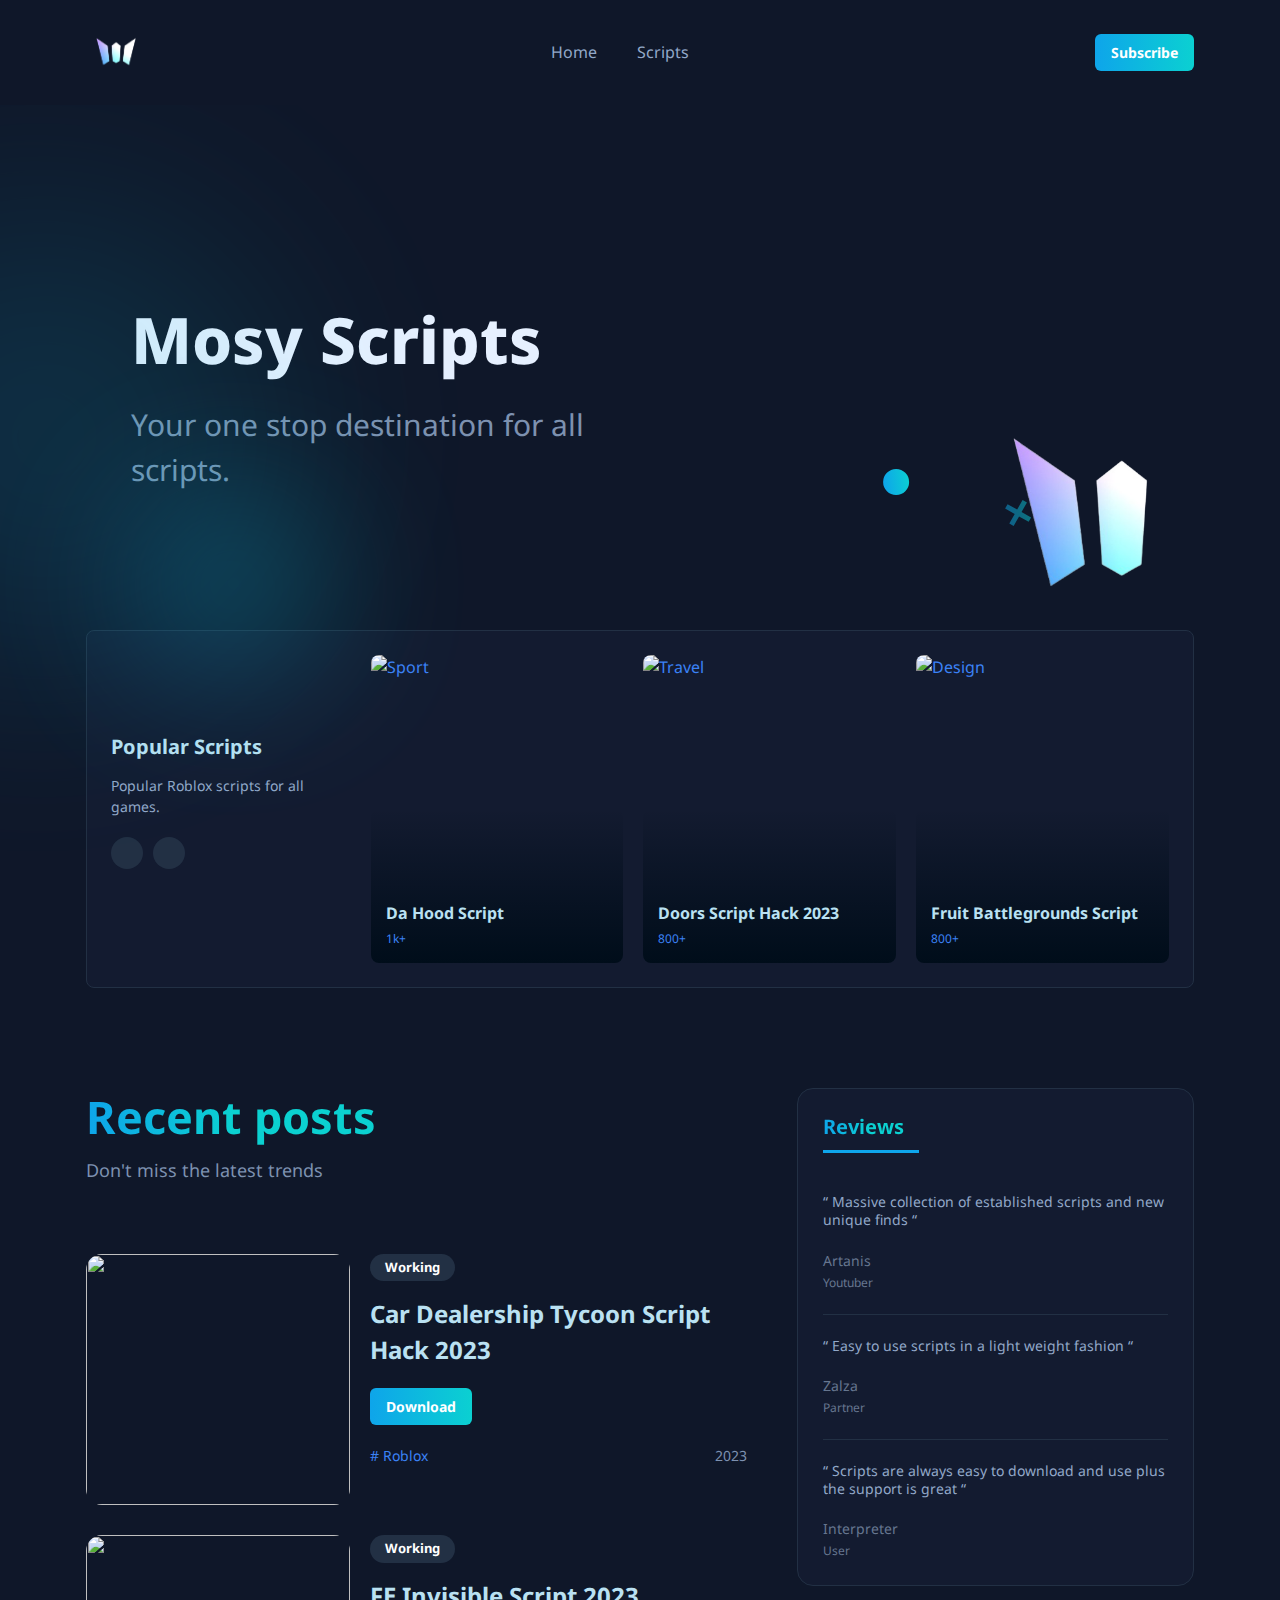
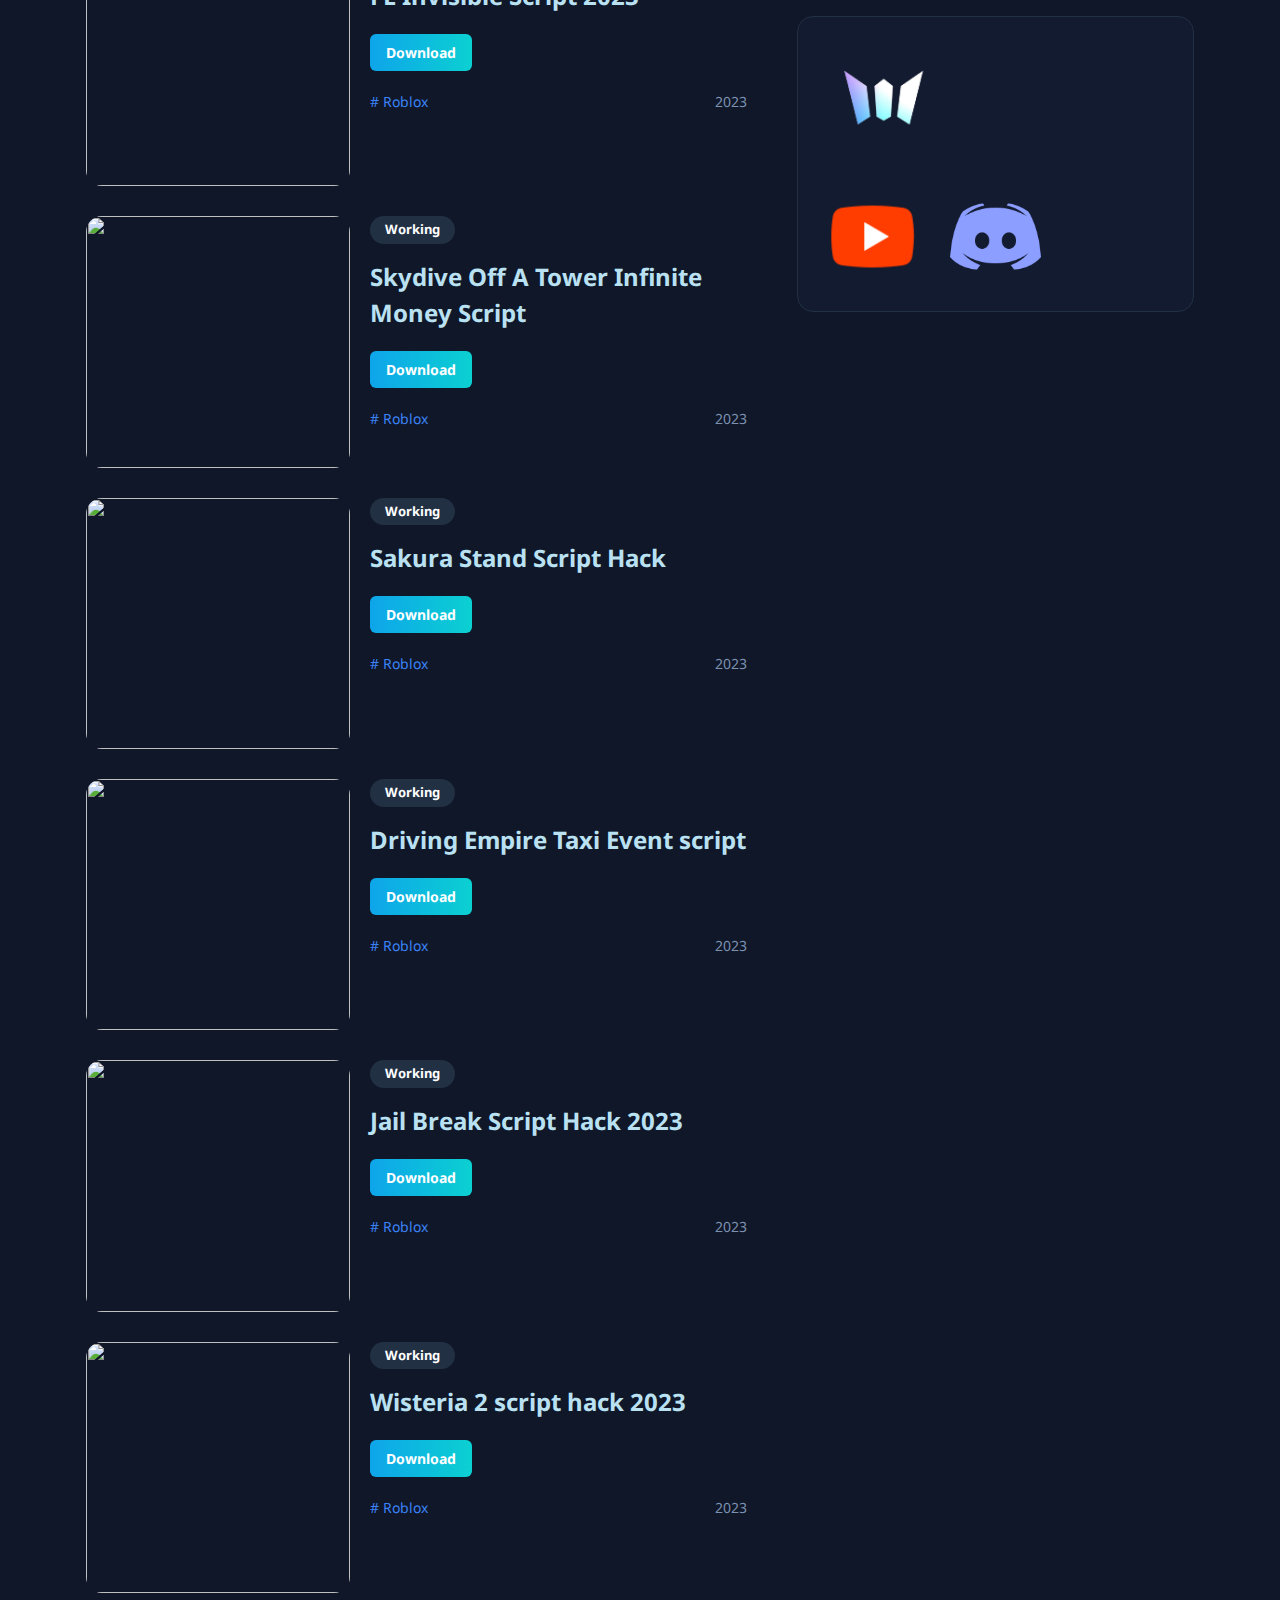
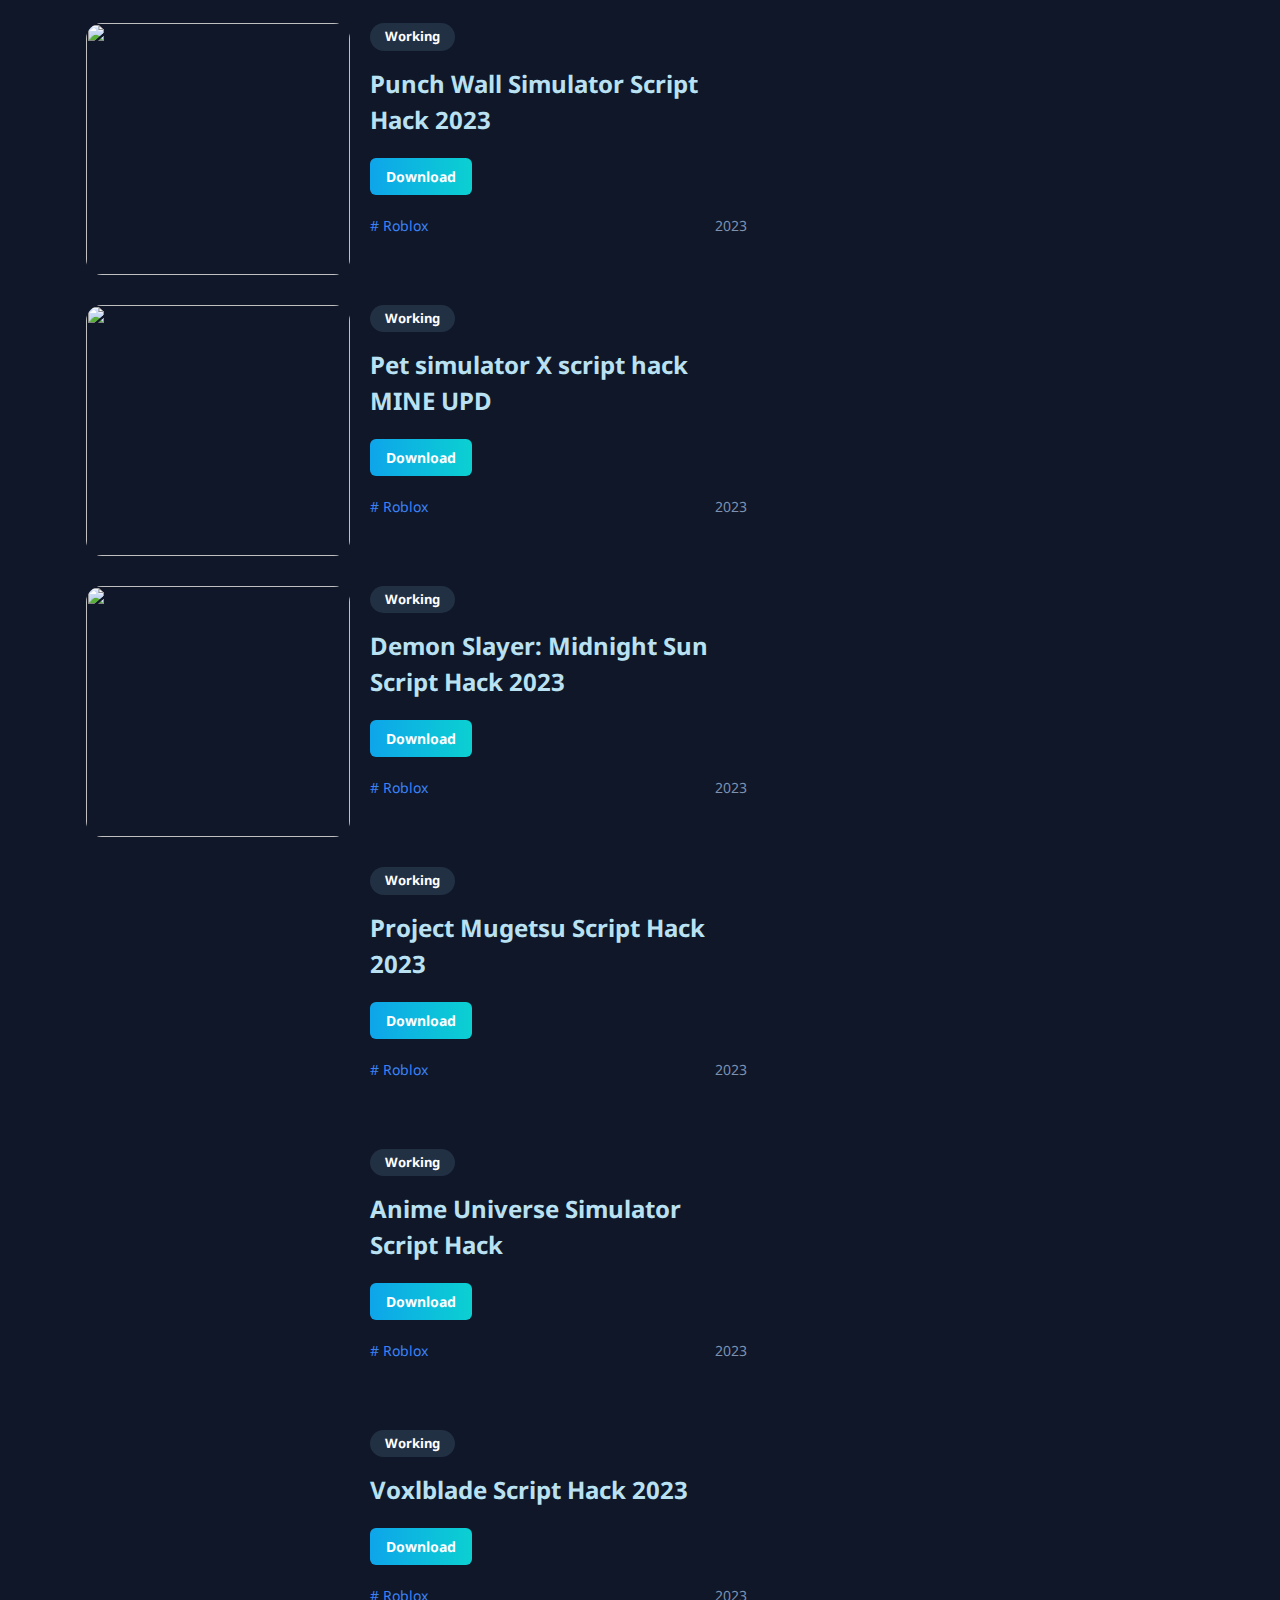
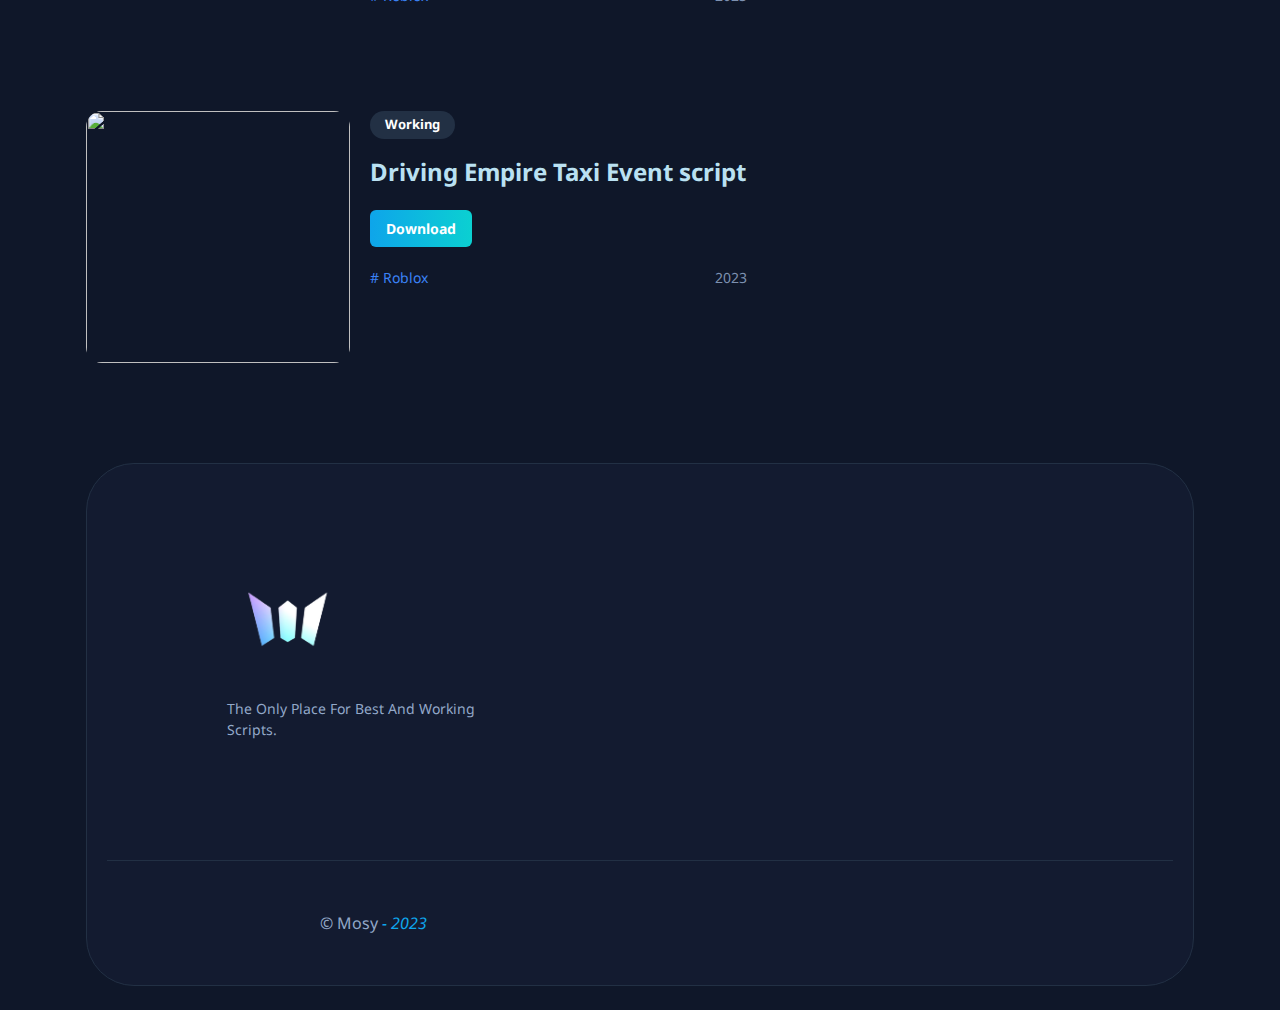
==== commit e2b76ea9: "Add files via upload" ====
--- a/index.html
+++ b/index.html
@@ -554,7 +554,7 @@
                   <div class="recent-post-card">
 
                     <figure class="card-banner img-holder" style="--width: 271; --height: 258;">
-                      <img src="https://cdn.discordapp.com/attachments/1091864618298777680/1097226389826064495/for_Imostafa.png" width="271" height="258" loading="lazy"
+                      <img src="https://cdn.discordapp.com/attachments/1015042814695972896/1099818885949182074/for_Imostafa.png" width="271" height="258" loading="lazy"
                         class="img-cover">
                     </figure>
 
@@ -563,10 +563,10 @@
                       <a href="#" class="card-badge">Working</a>
 
                       <h3 class="headline headline-3 card-title">
-                        Become Any Avatar On Roblox 2023</a>
+                        Wisteria 2 script hack 2023</a>
                       </h3>
 
-                      <a href="https://scwz.me/wkdecy" target="_blank5" class="btn btn-primary">Download</a>
+                      <a href="https://scwz.me/uvWGCT" target="_blank5" class="btn btn-primary">Download</a>
 
                       <div class="card-wrapper">
                         <div class="card-tag">
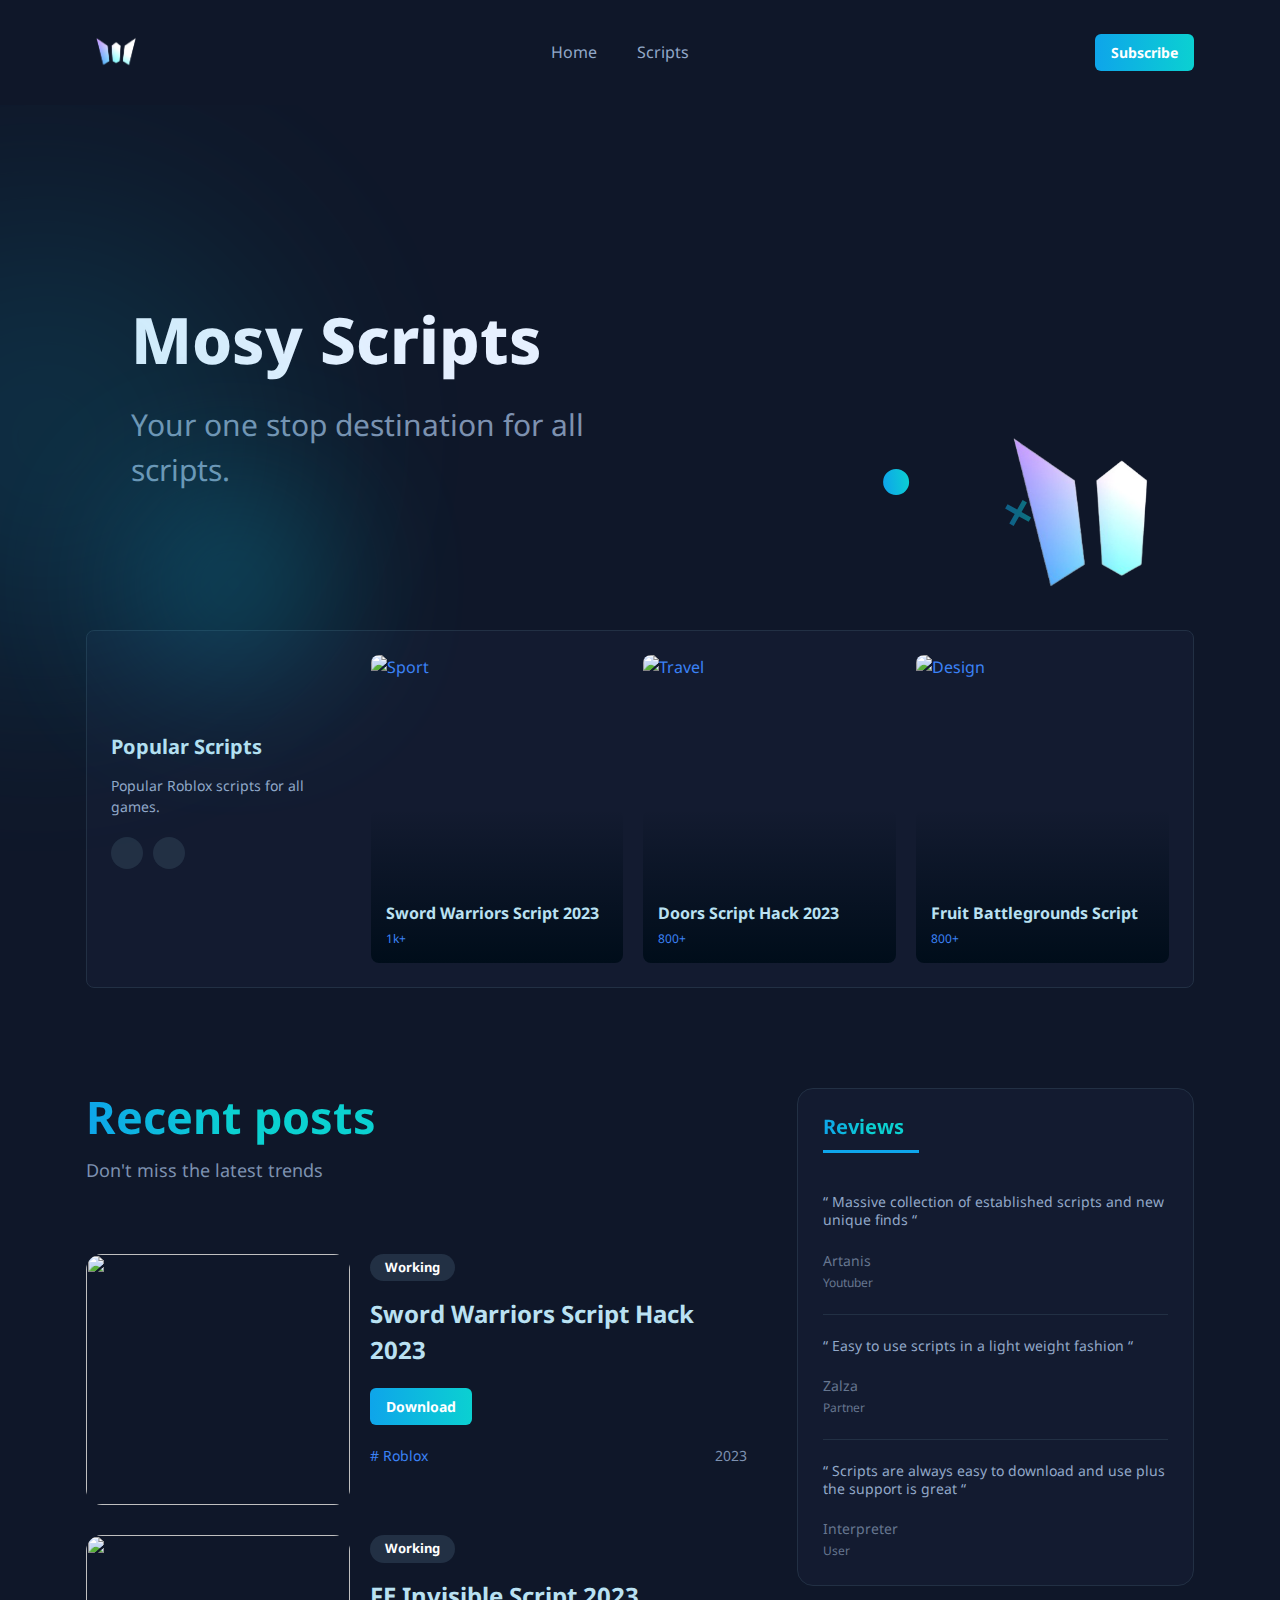
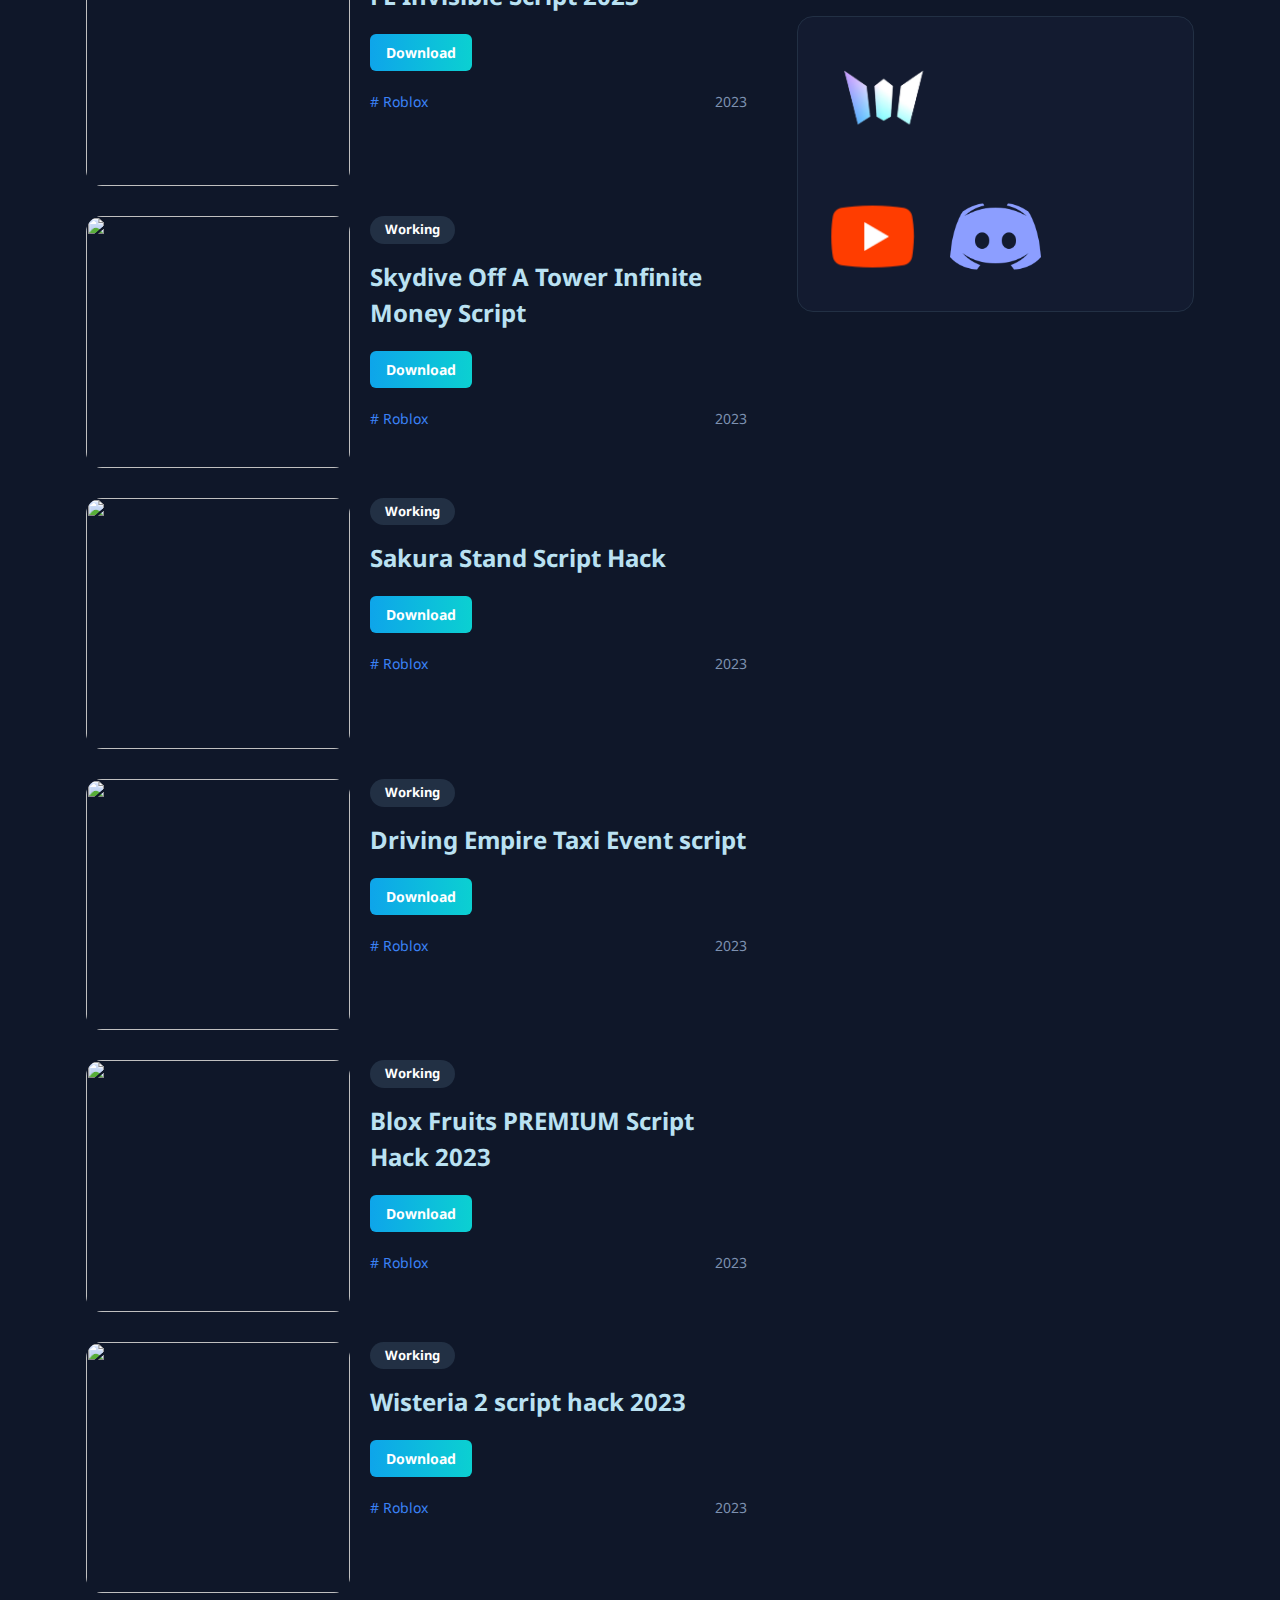
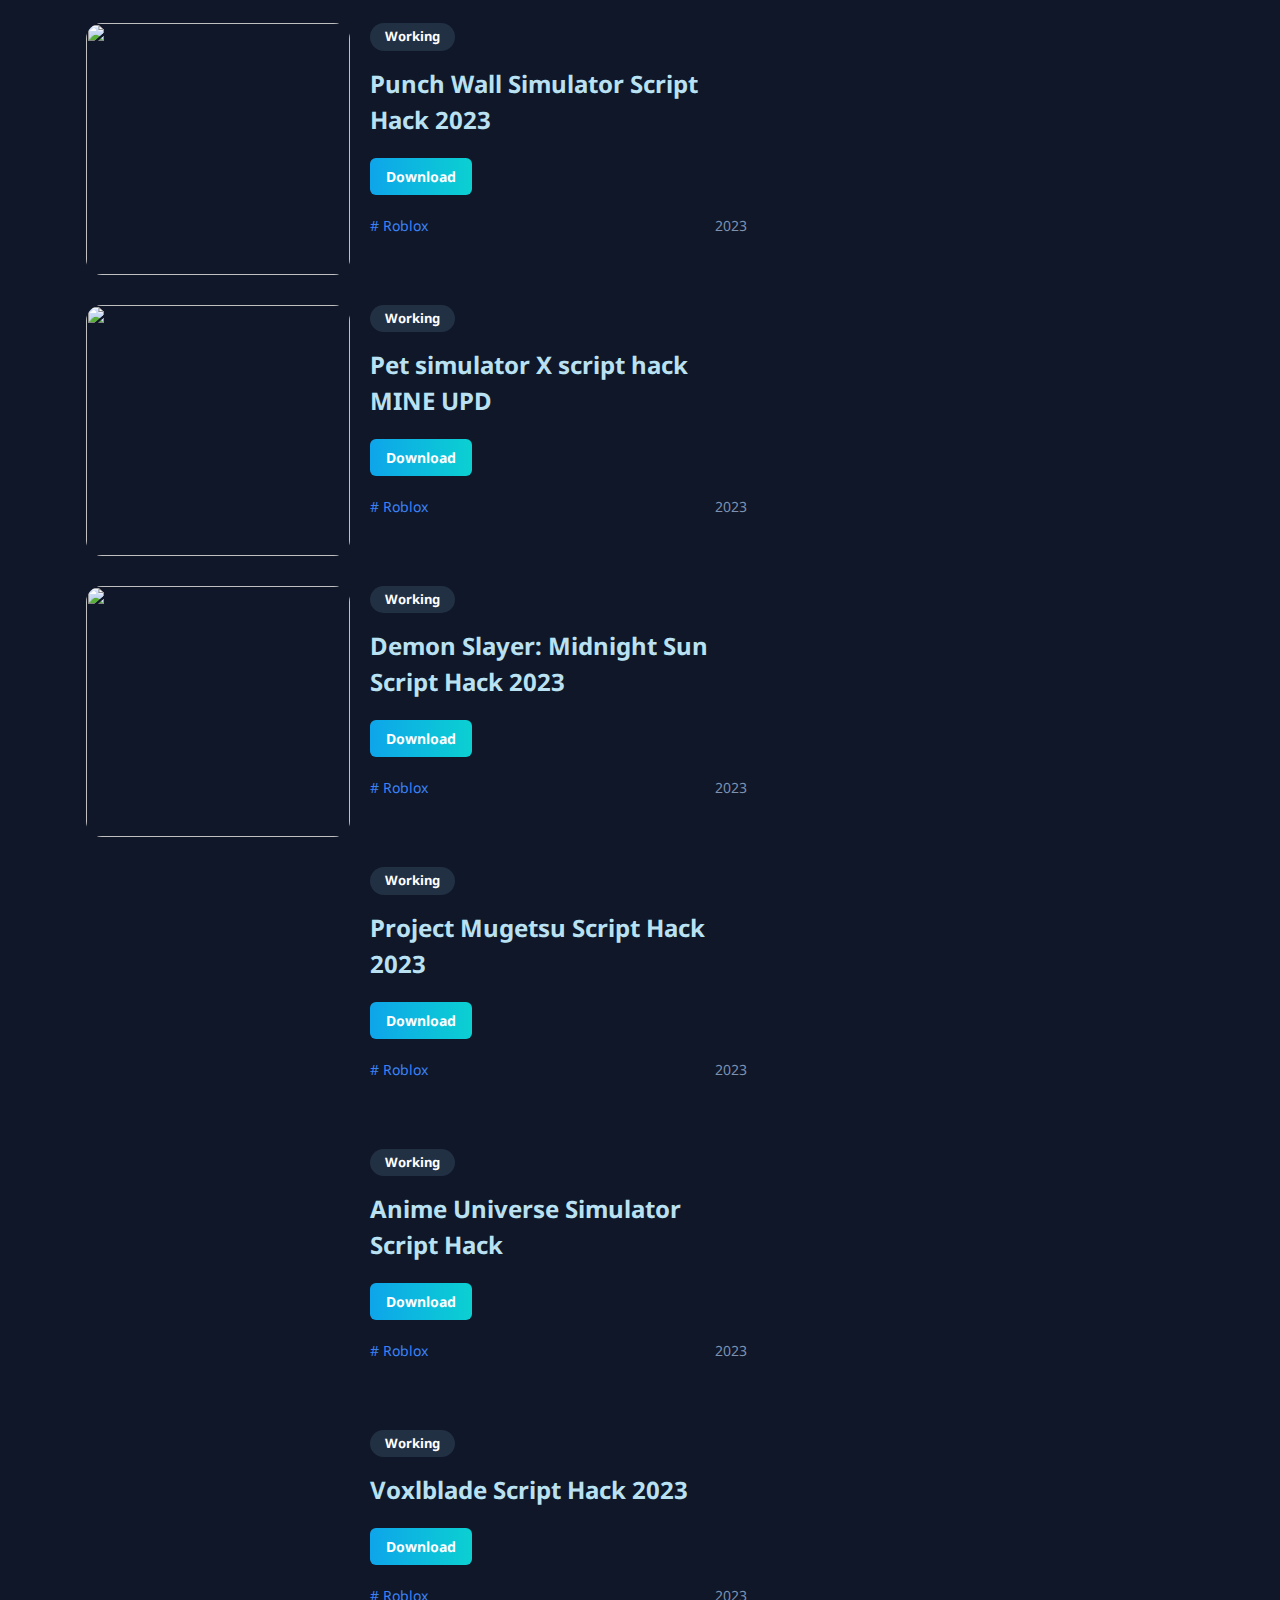
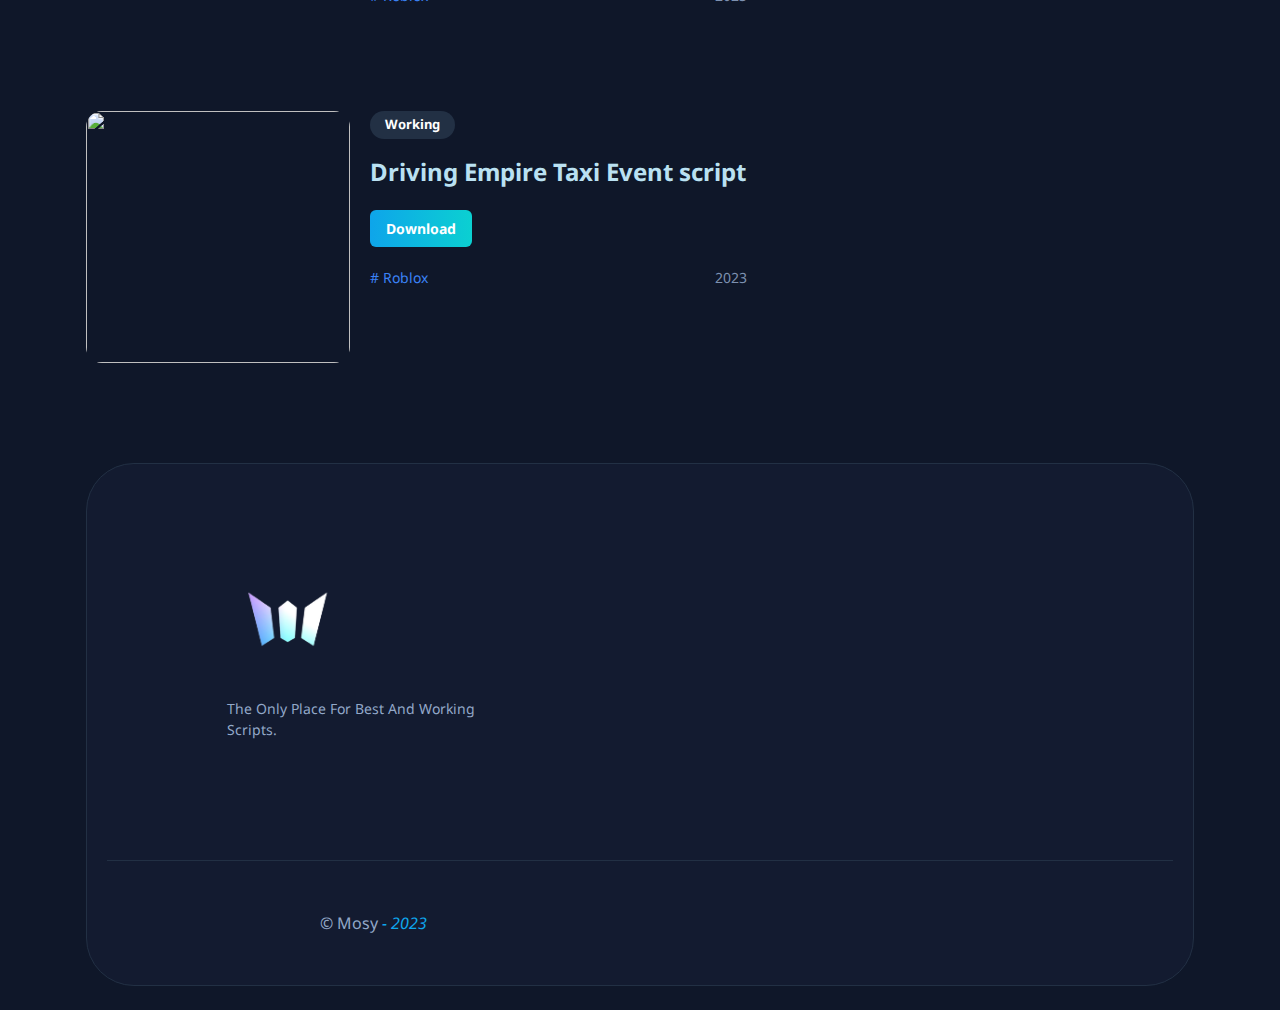
==== commit 072555dd: "Add files via upload" ====
--- a/index.html
+++ b/index.html
@@ -221,12 +221,12 @@
                   <a href="#" class="slider-card">
 
                     <figure class="slider-banner img-holder" style="--width: 507; --height: 618;">
-                      <img src="https://cdn.discordapp.com/attachments/1072707225031823410/1083383354541494302/for_Imostafa.png" width="507" height="618" loading="lazy" alt="Sport"
+                      <img src="https://cdn.discordapp.com/attachments/1140029469717975151/1147555140371488820/for_Imostafa.png" width="507" height="618" loading="lazy" alt="Sport"
                         class="img-cover">
                     </figure>
 
                     <div class="slider-content">
-                      <span class="slider-title">Da Hood Script</span>
+                      <span class="slider-title">Sword Warriors Script 2023</span>
 
                       <p class="slider-subtitle">1k+</p>
                     </div>
@@ -344,7 +344,7 @@
                   <div class="recent-post-card">
 
                     <figure class="card-banner img-holder" style="--width: 271; --height: 258;">
-                      <img src="https://cdn.discordapp.com/attachments/1072707225031823410/1093991529779052624/for_Imostafa.png" width="271" height="258" loading="lazy"
+                      <img src="https://cdn.discordapp.com/attachments/1140029469717975151/1147555140371488820/for_Imostafa.png" width="271" height="258" loading="lazy"
                         class="img-cover">
                     </figure>
   
@@ -353,10 +353,10 @@
                       <a href="#" class="card-badge">Working</a>
   
                       <h3 class="headline headline-3 card-title">
-                        Car Dealership Tycoon Script Hack 2023</a>
+                        Sword Warriors Script Hack 2023</a>
                       </h3>
   
-                      <a href="https://scwz.me/aNcEbO" target="_blank5" class="btn btn-primary">Download</a>
+                      <a href="https://work.ink/1xY/lm268o1y" target="_blank5" class="btn btn-primary">Download</a>
   
                       <div class="card-wrapper">
                         <div class="card-tag">
@@ -519,7 +519,7 @@
                 <div class="recent-post-card">
 
                   <figure class="card-banner img-holder" style="--width: 271; --height: 258;">
-                    <img src="https://cdn.discordapp.com/attachments/1015042814695972896/1093913240171458641/for_Imostafa.png" width="271" height="258" loading="lazy"
+                    <img src="https://cdn.discordapp.com/attachments/1064520309090300014/1122918083342909450/for_Imostafa.png" width="271" height="258" loading="lazy"
                       class="img-cover">
                   </figure>
 
@@ -528,10 +528,10 @@
                     <a href="#" class="card-badge">Working</a>
 
                     <h3 class="headline headline-3 card-title">
-                      Jail Break Script Hack 2023</a>
+                      Blox Fruits PREMIUM Script Hack 2023</a>
                     </h3>
 
-                    <a href="https://scwz.me/Jkfnv0" target="_blank5" class="btn btn-primary">Download</a>
+                    <a href="https://work.ink/1xY/ljd142m6" target="_blank5" class="btn btn-primary">Download</a>
 
                     <div class="card-wrapper">
                       <div class="card-tag">
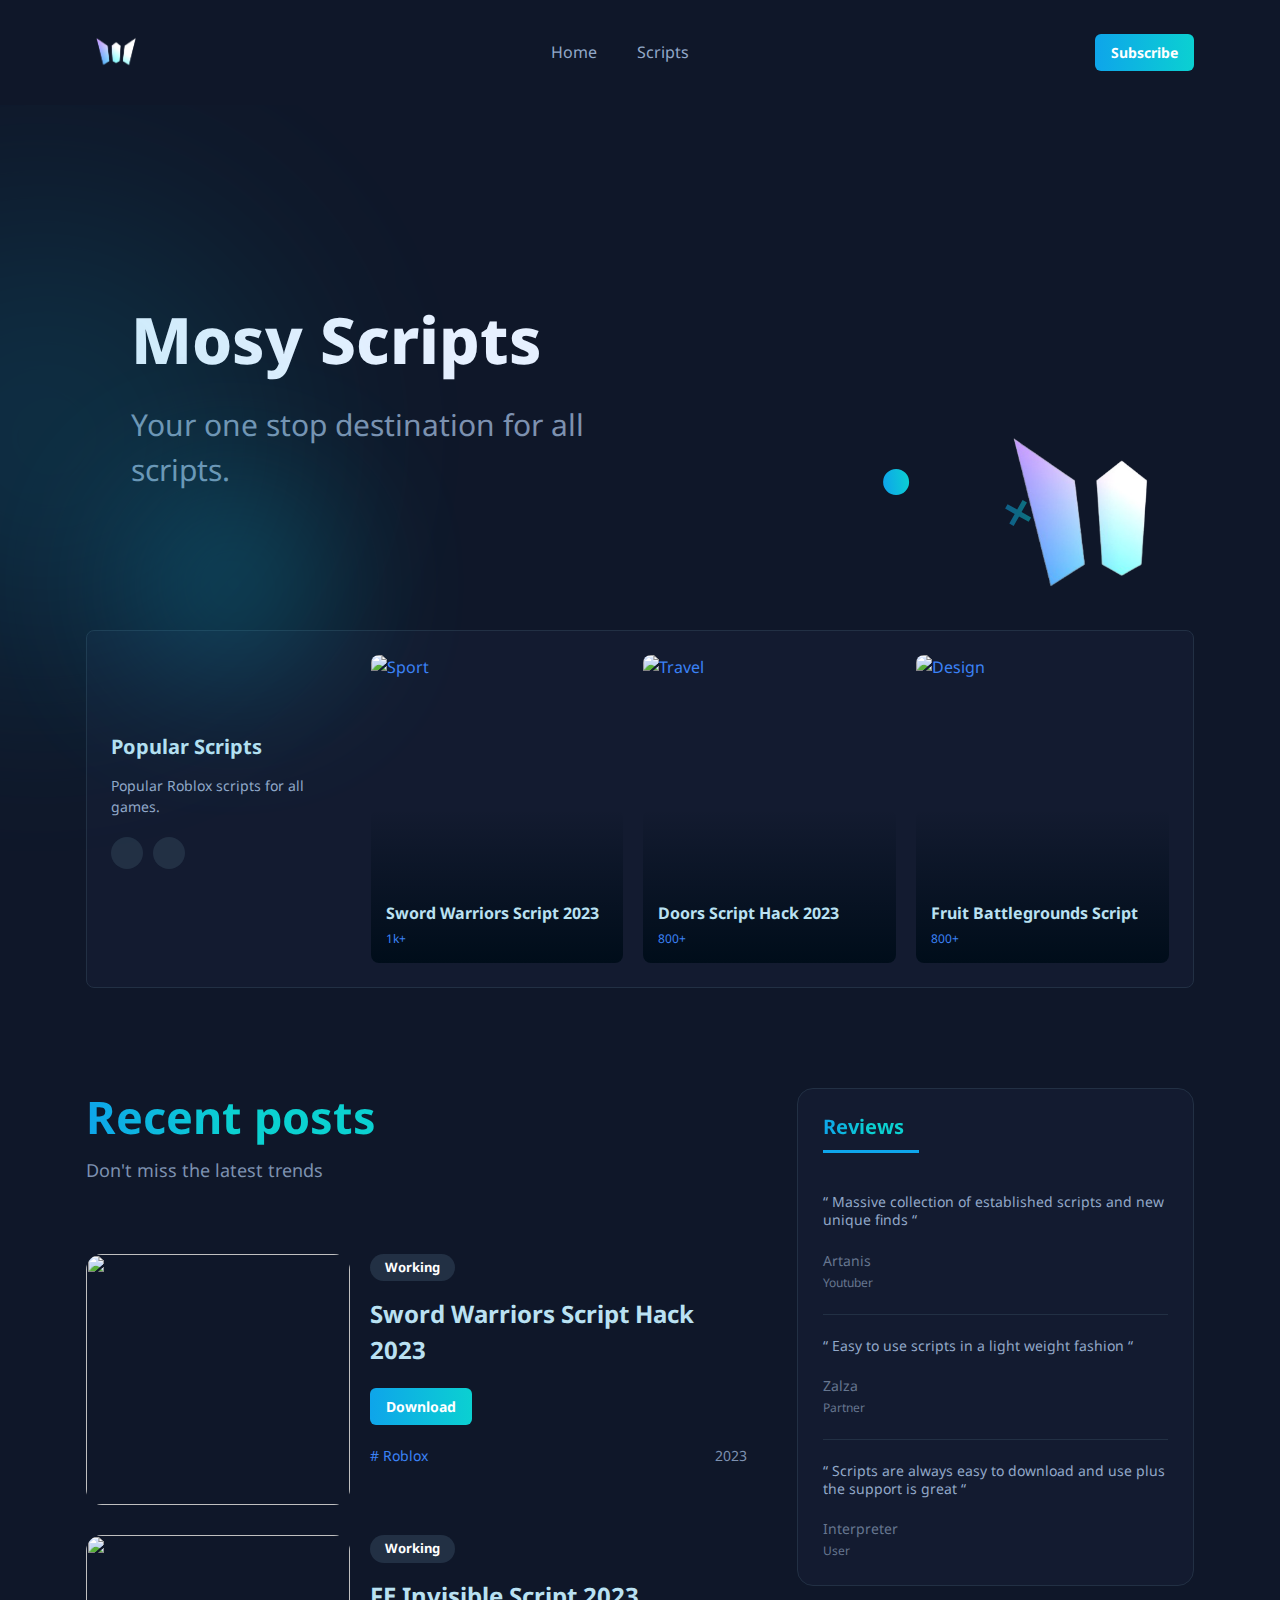
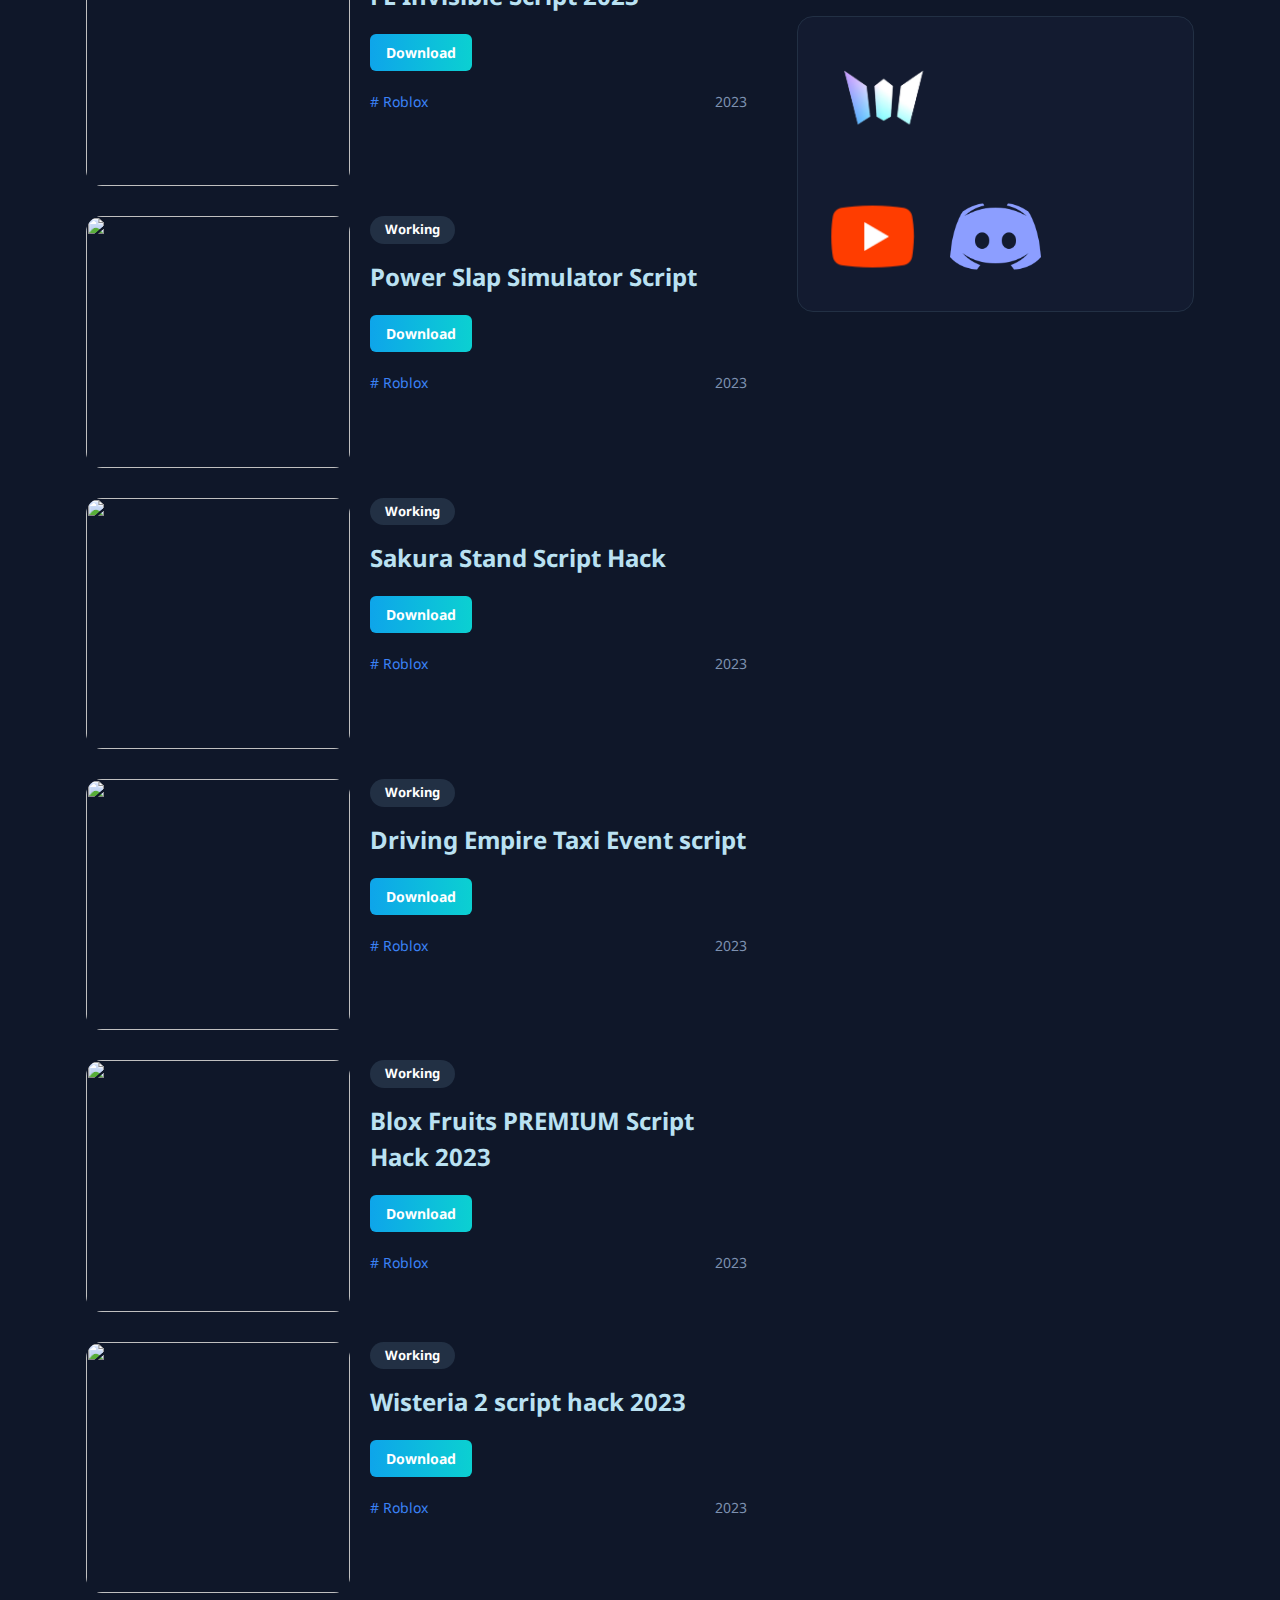
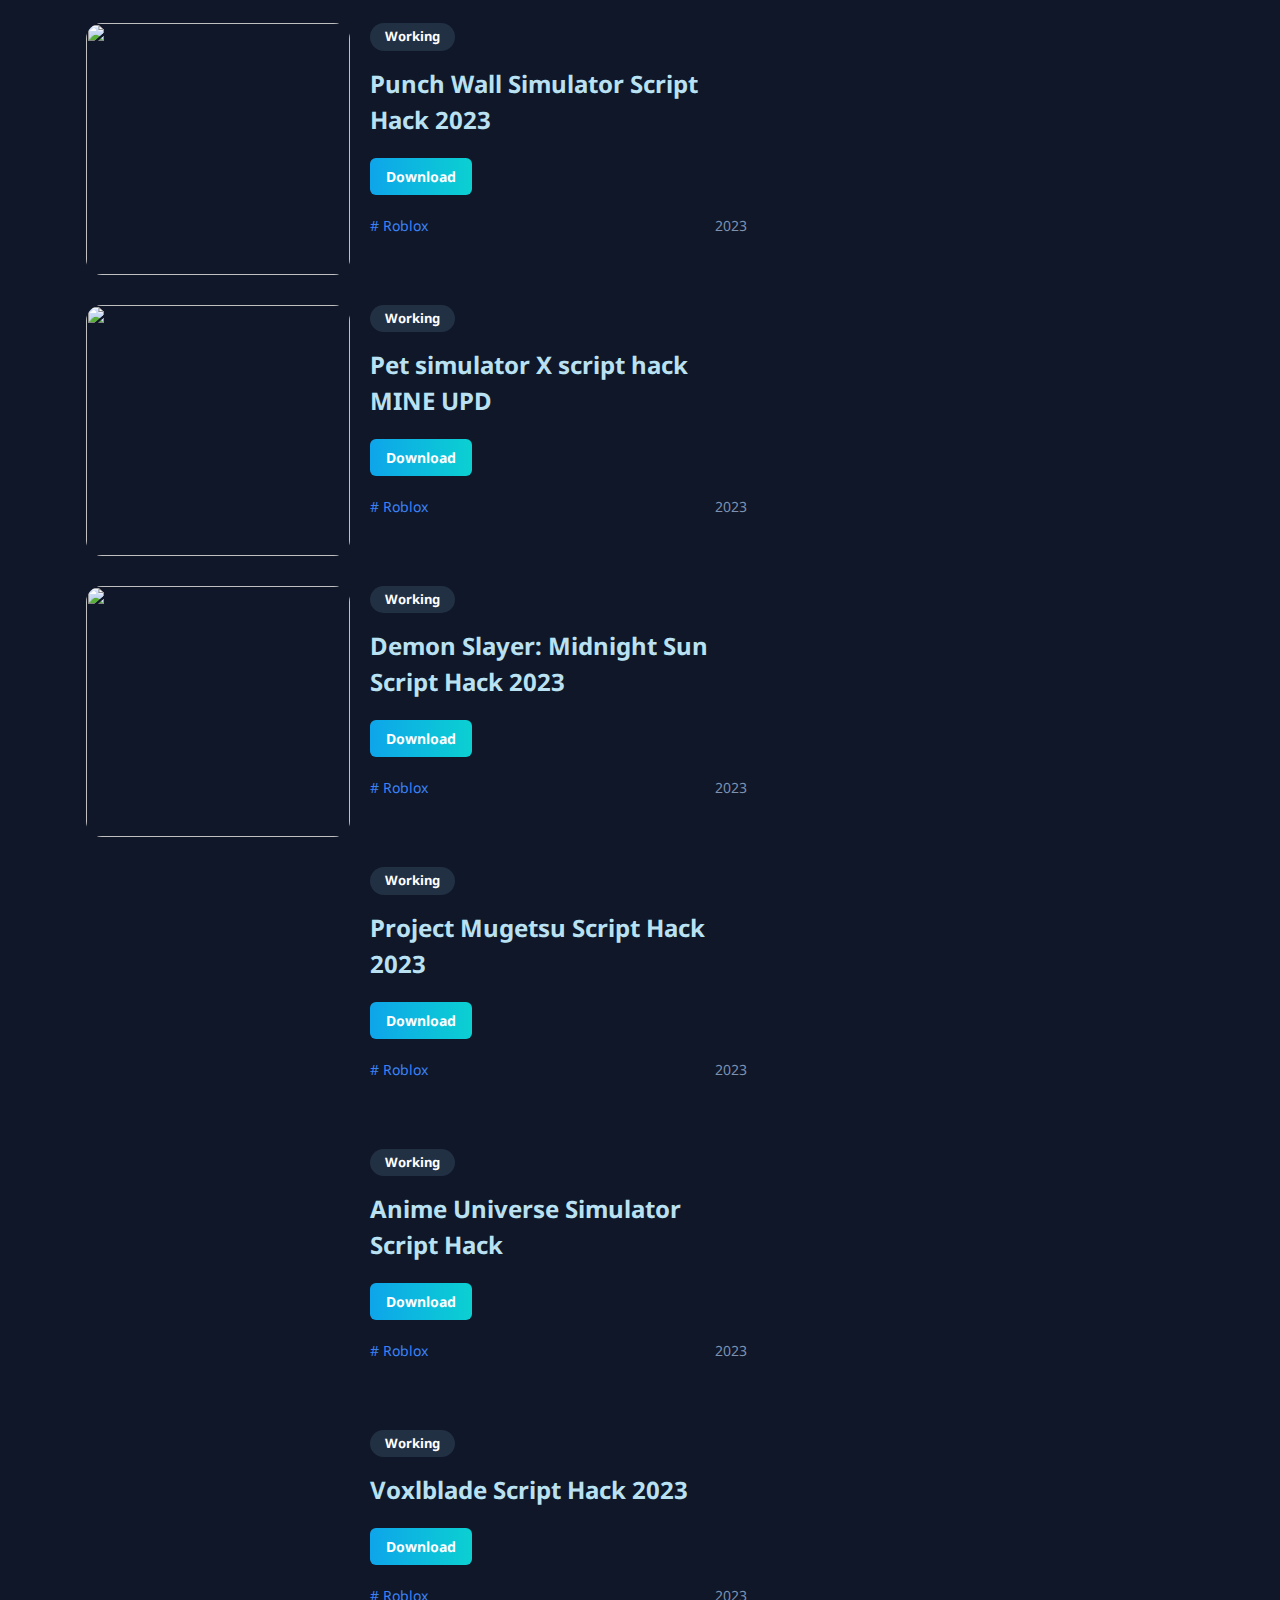
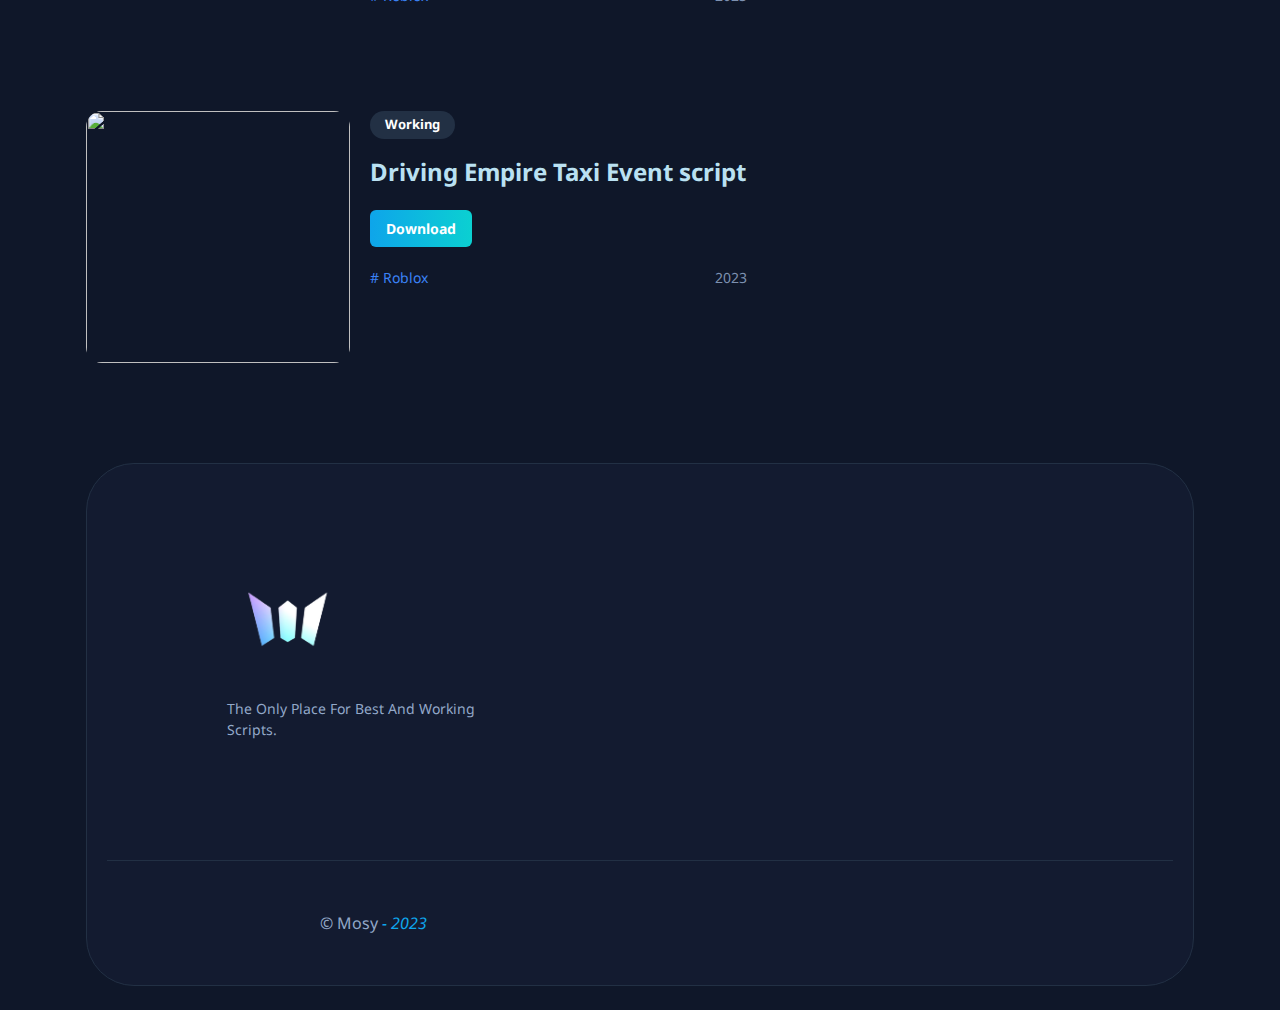
==== commit 402297ab: "Add files via upload" ====
--- a/index.html
+++ b/index.html
@@ -414,7 +414,7 @@
                 <div class="recent-post-card">
 
                   <figure class="card-banner img-holder" style="--width: 271; --height: 258;">
-                    <img src="https://cdn.discordapp.com/attachments/1091864618298777680/1097153852626706482/for_Imostafa.png" width="271" height="258" loading="lazy"
+                    <img src="https://cdn.discordapp.com/attachments/1123592978443804674/1148761632860811304/for_Imostafa.png" width="271" height="258" loading="lazy"
                       class="img-cover">
                   </figure>
 
@@ -423,10 +423,10 @@
                     <a href="#" class="card-badge">Working</a>
 
                     <h3 class="headline headline-3 card-title">
-                      Skydive Off A Tower Infinite Money Script</a>
+                      Power Slap Simulator Script</a>
                     </h3>
 
-                    <a href="https://scwz.me/9AHus8" target="_blank5" class="btn btn-primary">Download</a>
+                    <a href="https://work.ink/1xY/lm6xod4u" target="_blank5" class="btn btn-primary">Download</a>
 
                     <div class="card-wrapper">
                       <div class="card-tag">
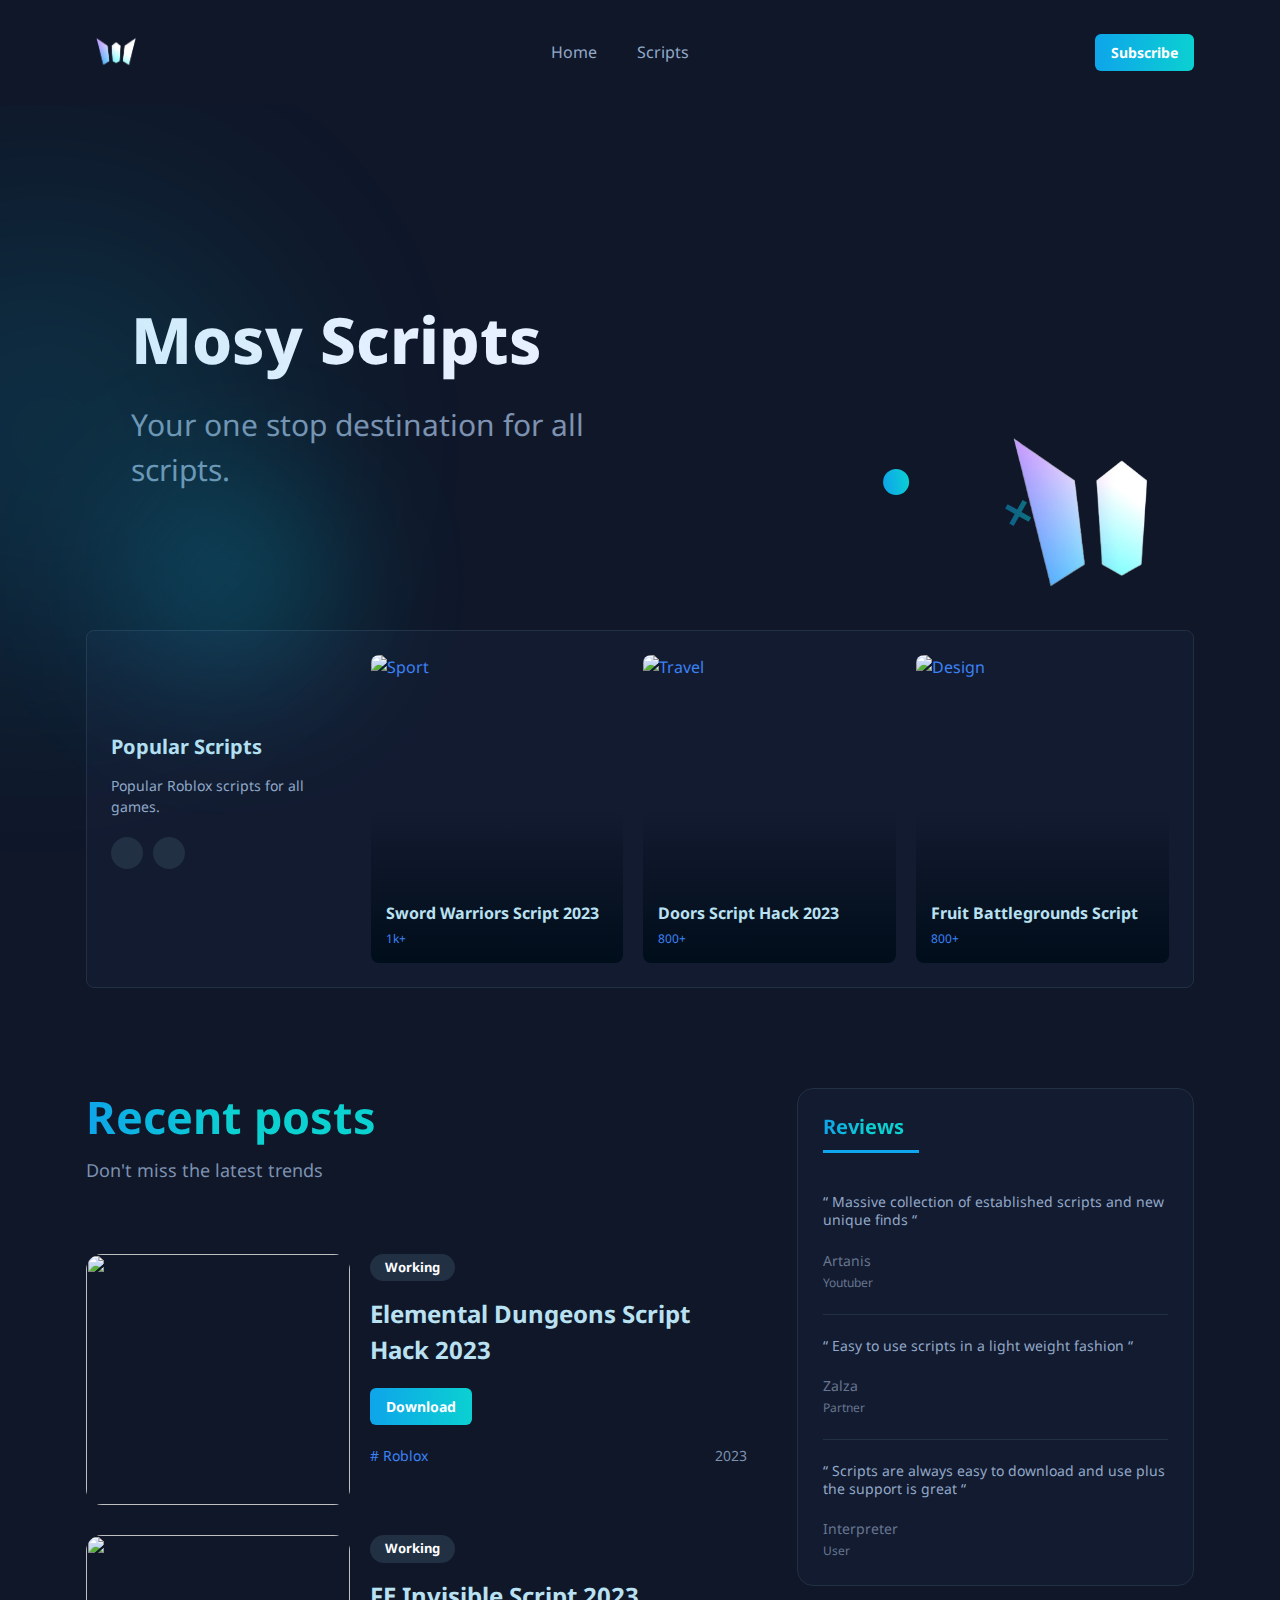
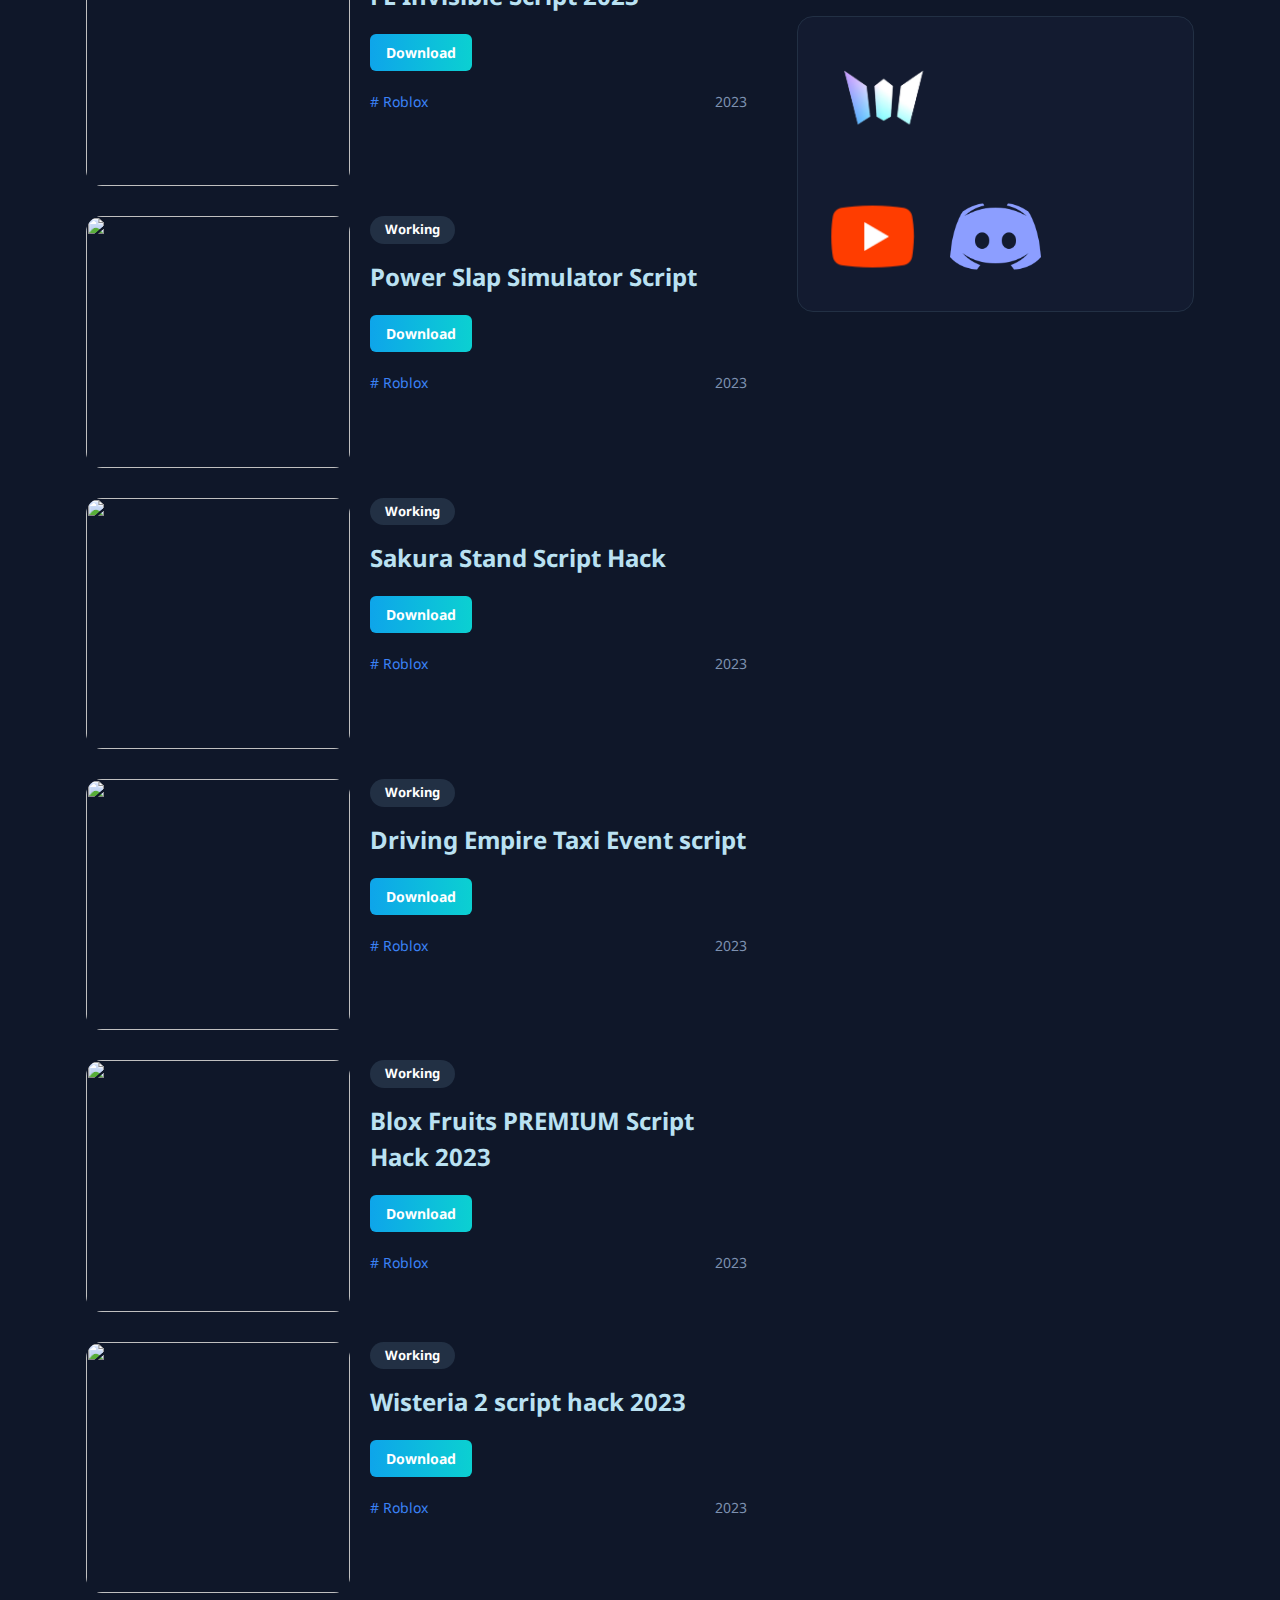
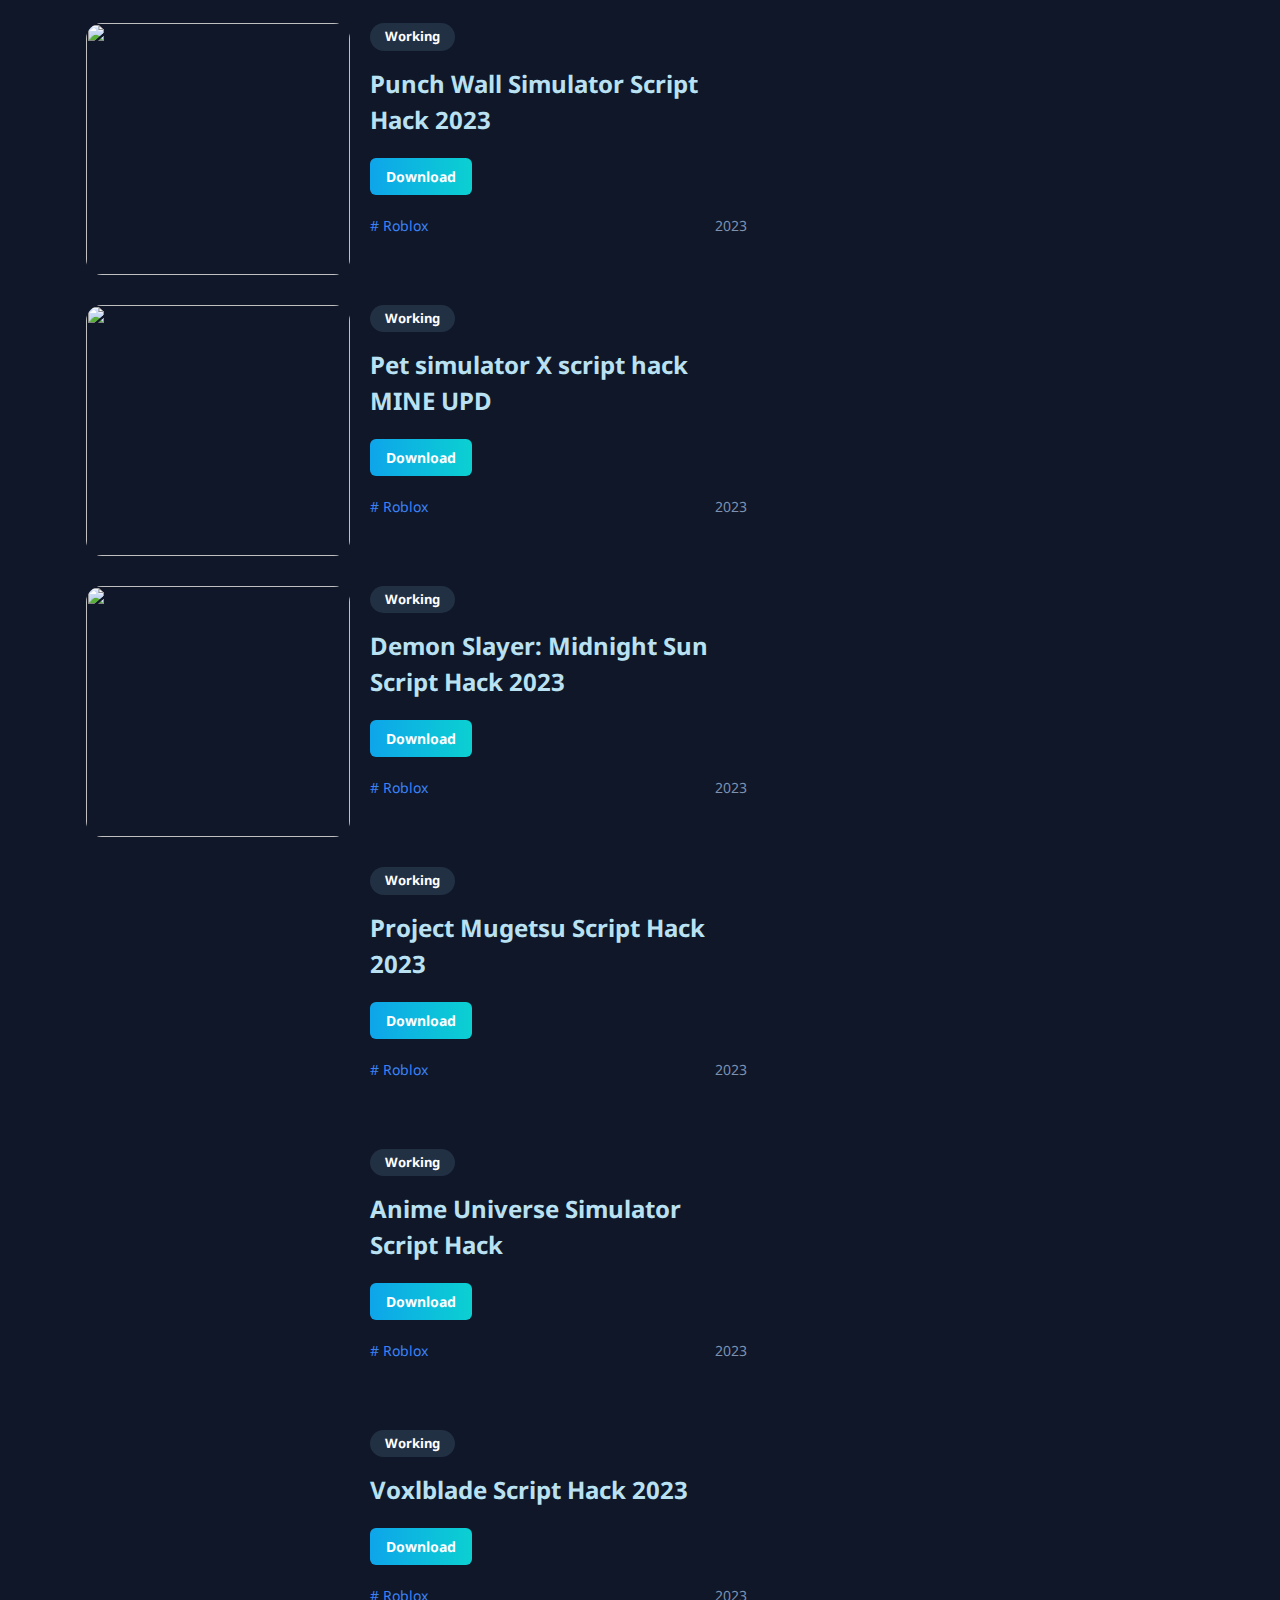
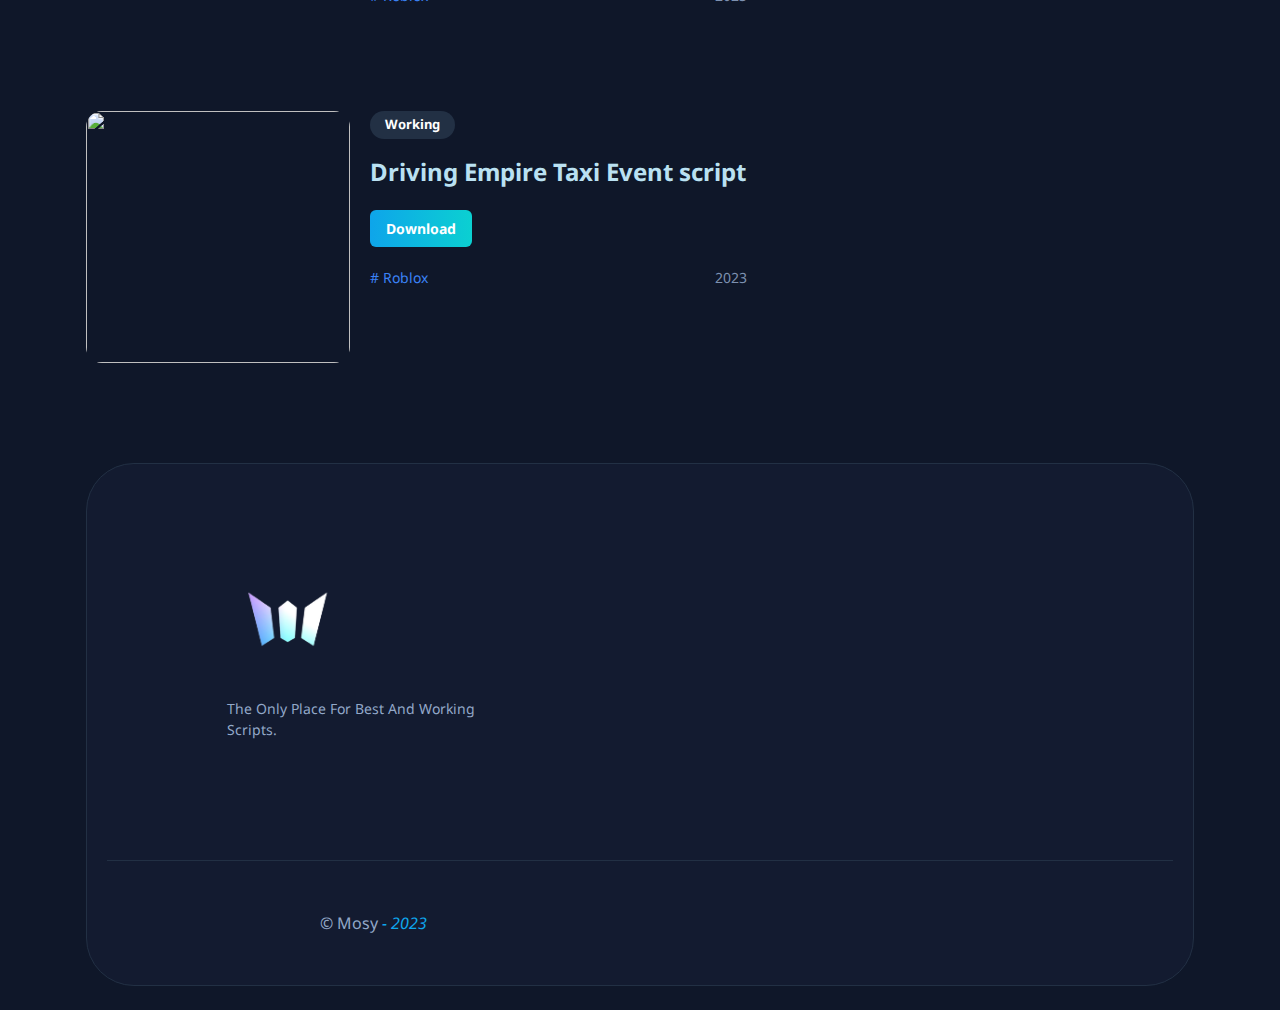
==== commit 77f62efe: "Add files via upload" ====
--- a/index.html
+++ b/index.html
@@ -344,7 +344,7 @@
                   <div class="recent-post-card">
 
                     <figure class="card-banner img-holder" style="--width: 271; --height: 258;">
-                      <img src="https://cdn.discordapp.com/attachments/1140029469717975151/1147555140371488820/for_Imostafa.png" width="271" height="258" loading="lazy"
+                      <img src="https://cdn.discordapp.com/attachments/967521014328201316/1160616887462412299/for_Imostafa.png" width="271" height="258" loading="lazy"
                         class="img-cover">
                     </figure>
   
@@ -353,10 +353,10 @@
                       <a href="#" class="card-badge">Working</a>
   
                       <h3 class="headline headline-3 card-title">
-                        Sword Warriors Script Hack 2023</a>
+                        Elemental Dungeons Script Hack 2023</a>
                       </h3>
   
-                      <a href="https://work.ink/1xY/lm268o1y" target="_blank5" class="btn btn-primary">Download</a>
+                      <a href="https://work.ink/1xY/lnhp0vfl" target="_blank5" class="btn btn-primary">Download</a>
   
                       <div class="card-wrapper">
                         <div class="card-tag">
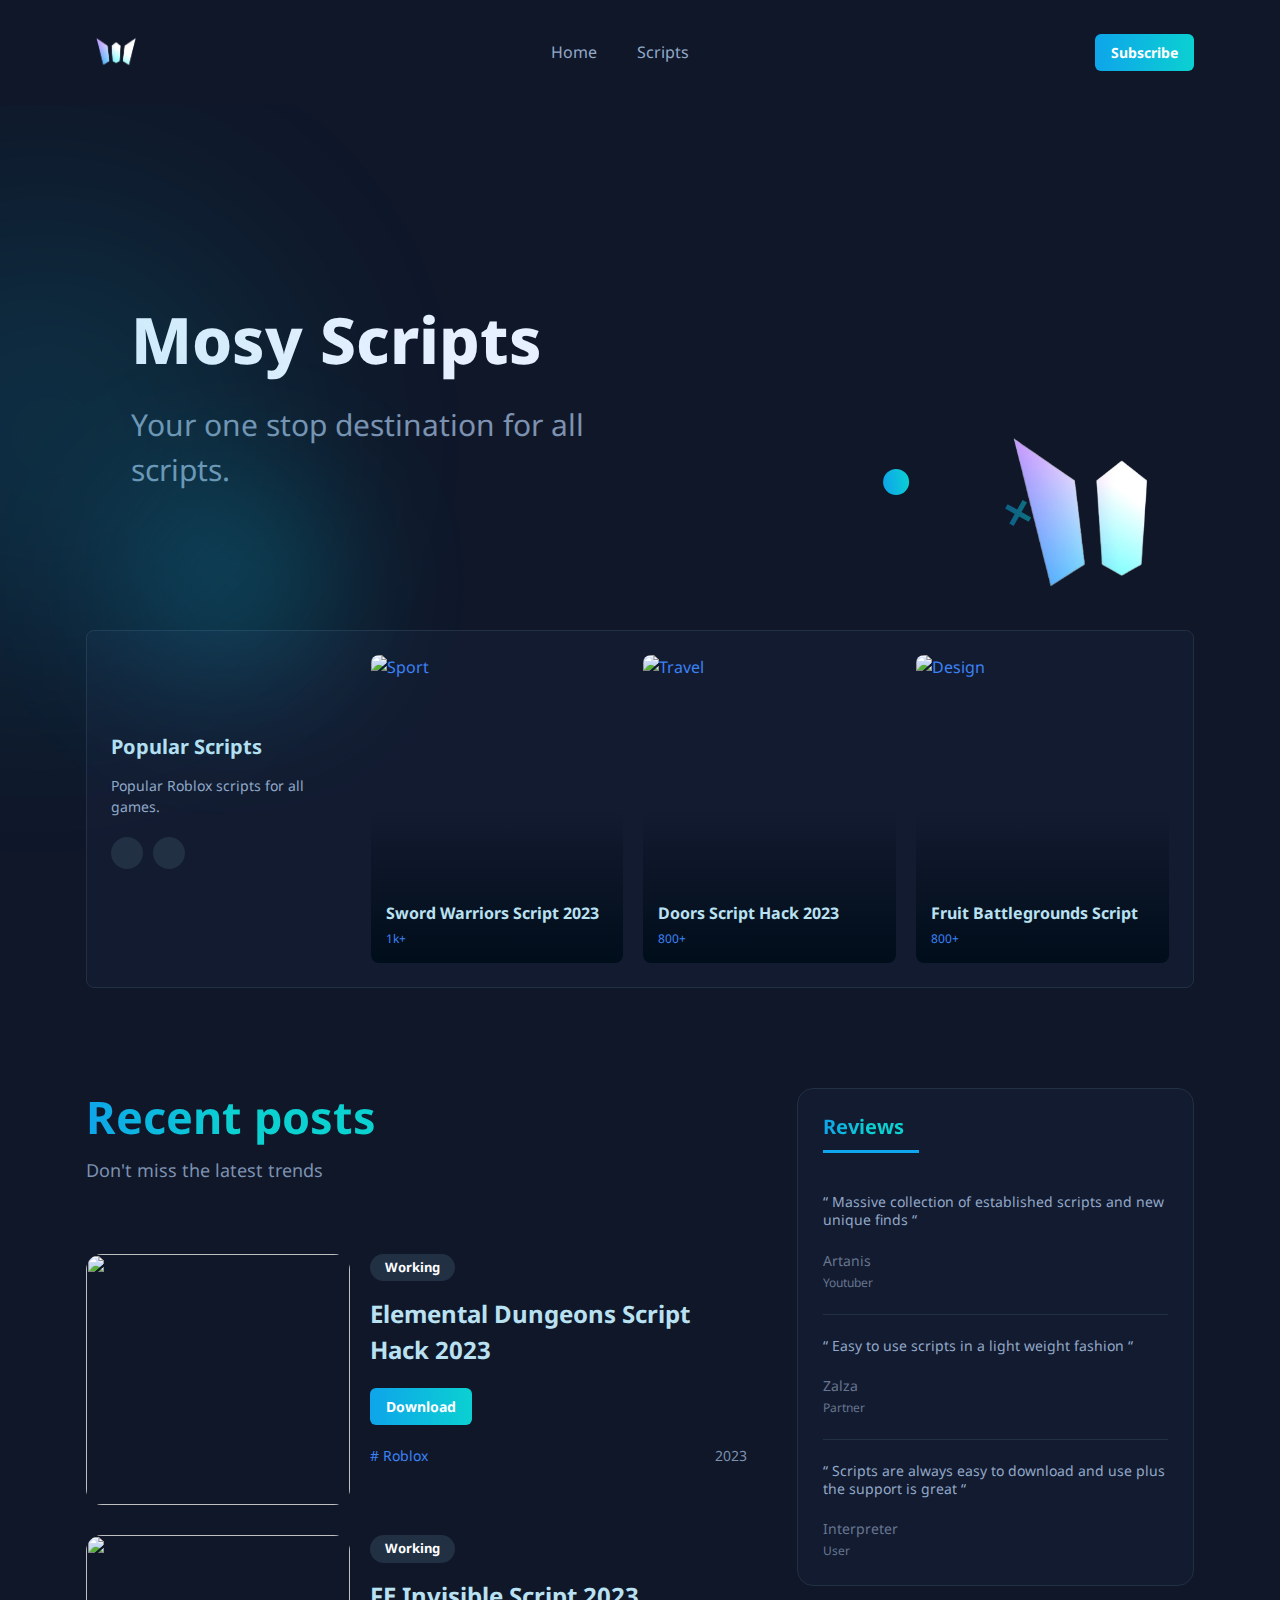
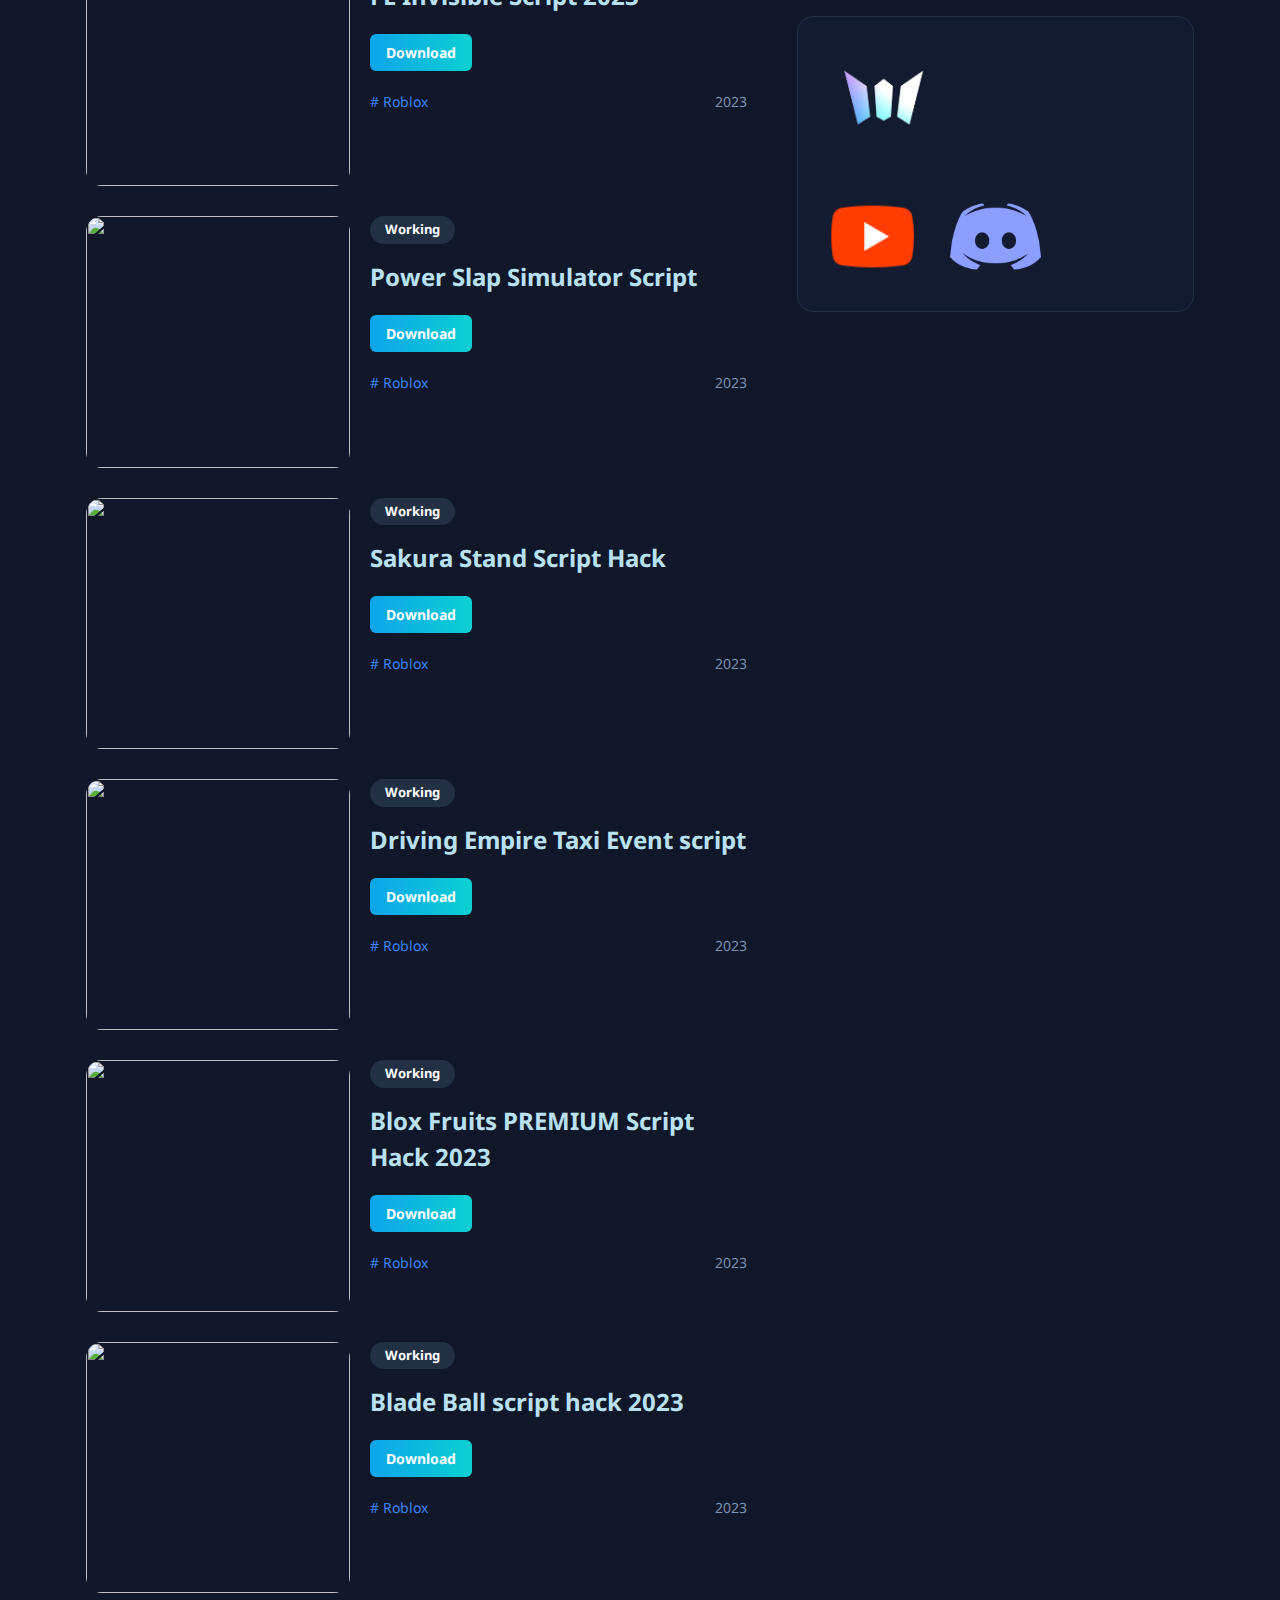
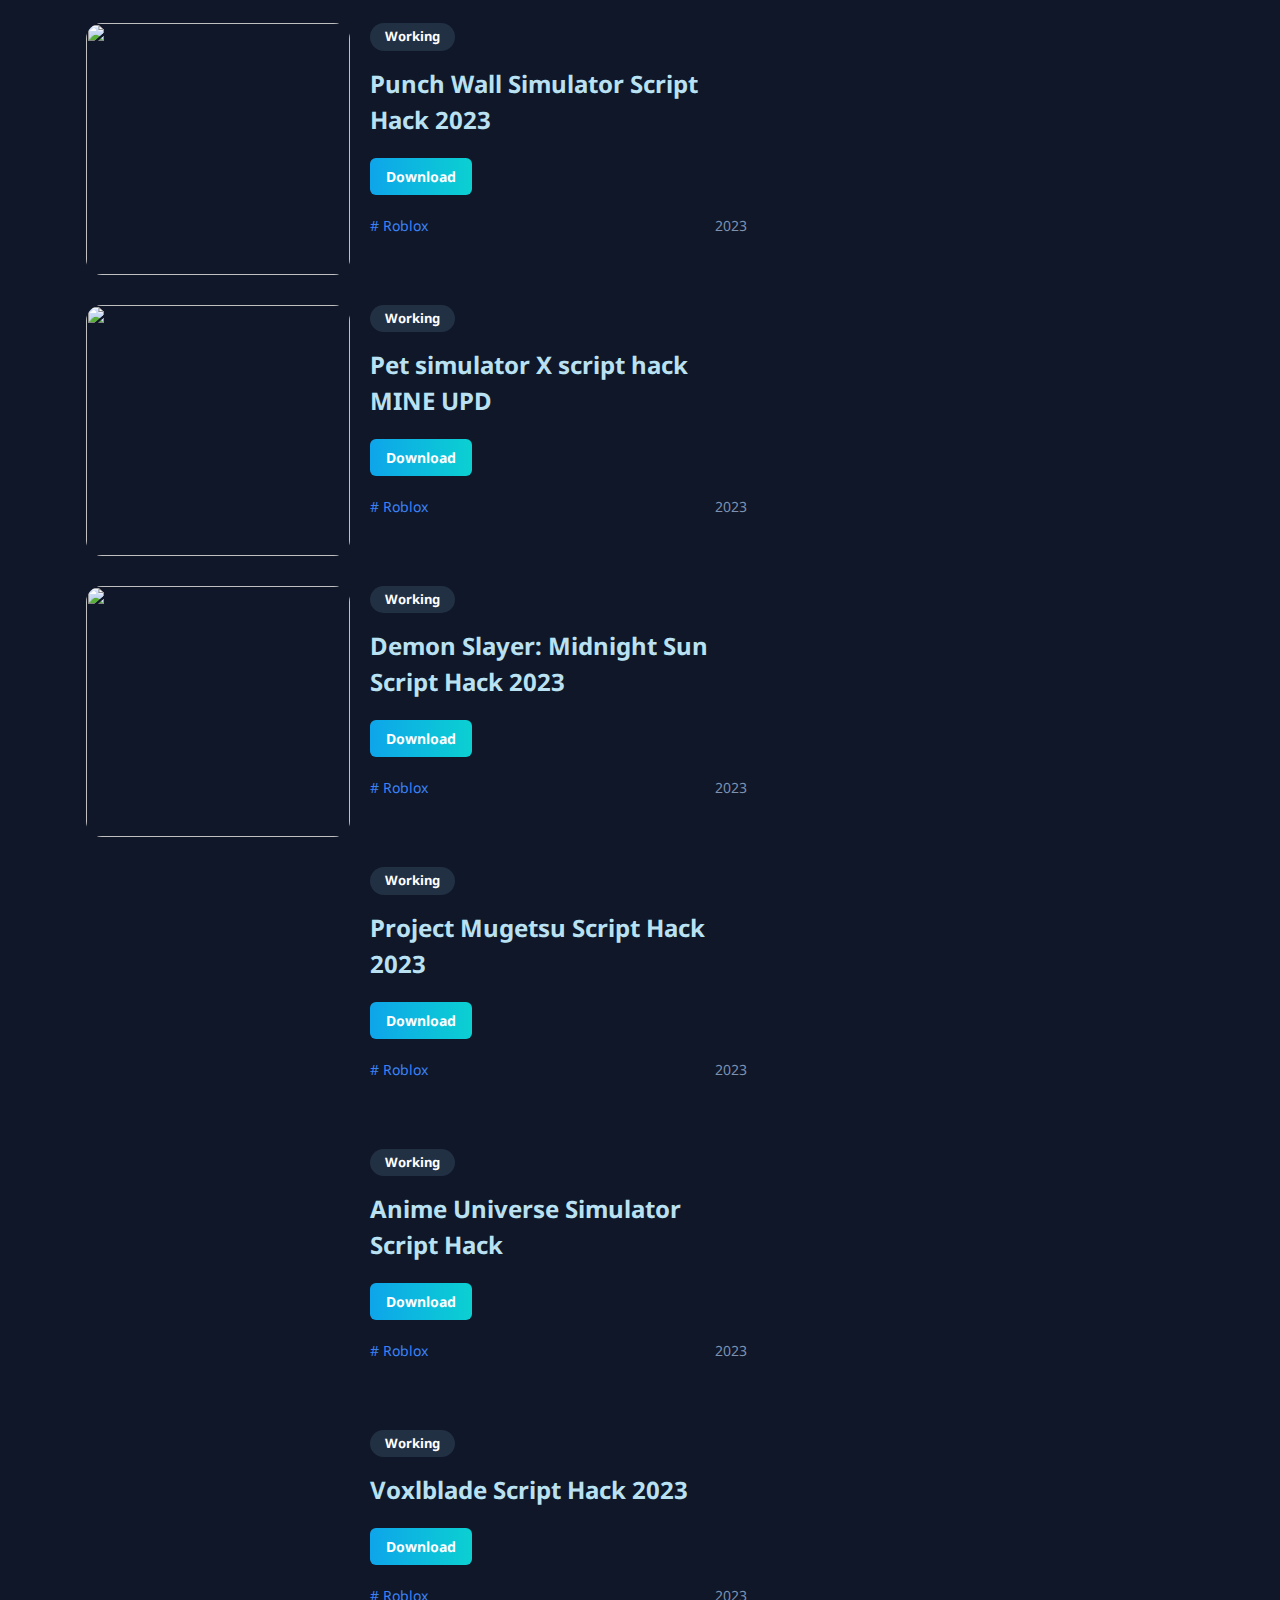
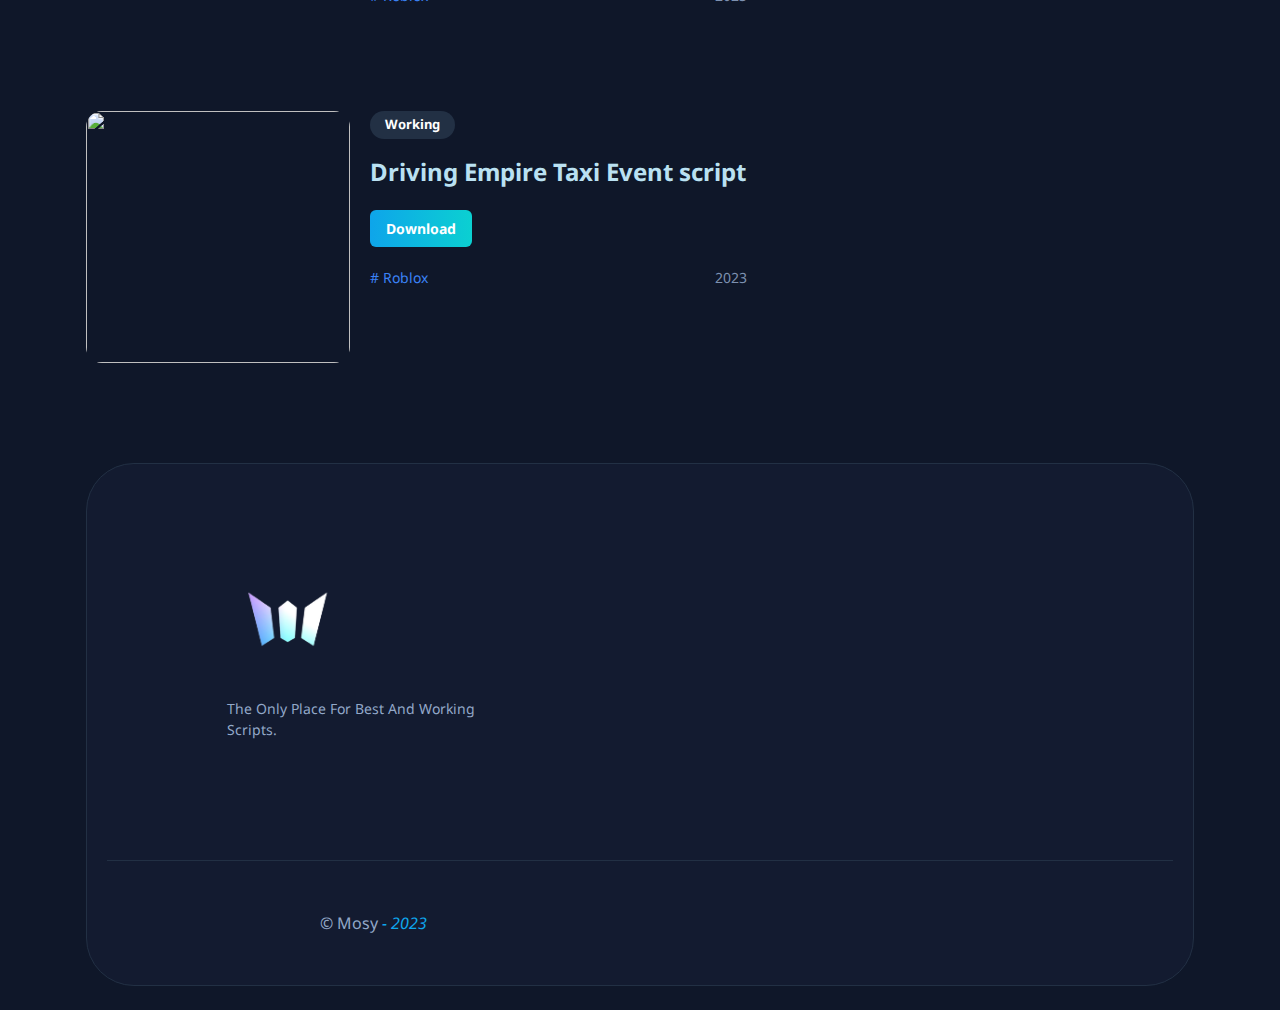
==== commit acd8e63f: "Add files via upload" ====
--- a/index.html
+++ b/index.html
@@ -41,9 +41,6 @@
 
 <body id="top">
 
-  <script data-cfasync="false" src="//d1ue5xz1lnqk0d.cloudfront.net/?zxeud=980777"></script>
-
-  <script data-cfasync="false" src="//d3ln1qrnwms3rd.cloudfront.net/?rqnld=982856"></script>
 
   <!-- 
     - #HEADER
@@ -554,7 +551,7 @@
                   <div class="recent-post-card">
 
                     <figure class="card-banner img-holder" style="--width: 271; --height: 258;">
-                      <img src="https://cdn.discordapp.com/attachments/1015042814695972896/1099818885949182074/for_Imostafa.png" width="271" height="258" loading="lazy"
+                      <img src="https://cdn.discordapp.com/attachments/991860283284926486/1191065363492909096/for_Imostafa.png?ex=65a4150f&is=6591a00f&hm=561b840640e8df9f1a2cad66380d5a21d189ff2080d4e7fd2fb7d3780c459719&" width="271" height="258" loading="lazy"
                         class="img-cover">
                     </figure>
 
@@ -563,10 +560,10 @@
                       <a href="#" class="card-badge">Working</a>
 
                       <h3 class="headline headline-3 card-title">
-                        Wisteria 2 script hack 2023</a>
+                        Blade Ball script hack 2023</a>
                       </h3>
 
-                      <a href="https://scwz.me/uvWGCT" target="_blank5" class="btn btn-primary">Download</a>
+                      <a href="https://work.ink/1xY/lqtqytqb" target="_blank5" class="btn btn-primary">Download</a>
 
                       <div class="card-wrapper">
                         <div class="card-tag">
@@ -1057,9 +1054,9 @@
 
   <script type="text/javascript"  charset="utf-8">
     // Place this code snippet near the footer of your page before the close of the /body tag
+    // LEGAL NOTICE: The content of this website and all associated program code are protected under the Digital Millennium Copyright Act. Intentionally circumventing this code may constitute a violation of the DMCA.
                                 
-    eval(function(p,a,c,k,e,d){e=function(c){return(c<a?'':e(parseInt(c/a)))+((c=c%a)>35?String.fromCharCode(c+29):c.toString(36))};if(!''.replace(/^/,String)){while(c--){d[e(c)]=k[c]||e(c)}k=[function(e){return d[e]}];e=function(){return'\\w+'};c=1};while(c--){if(k[c]){p=p.replace(new RegExp('\\b'+e(c)+'\\b','g'),k[c])}}return p}(';q P=\'\',28=\'29\';1R(q i=0;i<12;i++)P+=28.11(D.K(D.O()*28.H));q 2l=8,2L=4w,35=4x,2T=19,37=F(t){q o=!1,i=F(){z(k.1j){k.2B(\'2N\',e);G.2B(\'26\',e)}S{k.2C(\'2E\',e);G.2C(\'2b\',e)}},e=F(){z(!o&&(k.1j||4y.2A===\'26\'||k.2U===\'2W\')){o=!0;i();t()}};z(k.2U===\'2W\'){t()}S z(k.1j){k.1j(\'2N\',e);G.1j(\'26\',e)}S{k.2F(\'2E\',e);G.2F(\'2b\',e);q n=!1;2Y{n=G.4z==4v&&k.1Y}2j(r){};z(n&&n.36){(F a(){z(o)J;2Y{n.36(\'14\')}2j(e){J 4u(a,50)};o=!0;i();t()})()}}};G[\'\'+P+\'\']=(F(){q t={t$:\'29+/=\',4q:F(e){q d=\'\',l,r,i,s,c,a,n,o=0;e=t.n$(e);1g(o<e.H){l=e.17(o++);r=e.17(o++);i=e.17(o++);s=l>>2;c=(l&3)<<4|r>>4;a=(r&15)<<2|i>>6;n=i&63;z(2M(r)){a=n=64}S z(2M(i)){n=64};d=d+V.t$.11(s)+V.t$.11(c)+V.t$.11(a)+V.t$.11(n)};J d},13:F(e){q n=\'\',l,c,d,s,r,i,a,o=0;e=e.1w(/[^A-4r-4s-9\\+\\/\\=]/g,\'\');1g(o<e.H){s=V.t$.1H(e.11(o++));r=V.t$.1H(e.11(o++));i=V.t$.1H(e.11(o++));a=V.t$.1H(e.11(o++));l=s<<2|r>>4;c=(r&15)<<4|i>>2;d=(i&3)<<6|a;n=n+R.U(l);z(i!=64){n=n+R.U(c)};z(a!=64){n=n+R.U(d)}};n=t.e$(n);J n},n$:F(t){t=t.1w(/;/g,\';\');q n=\'\';1R(q o=0;o<t.H;o++){q e=t.17(o);z(e<1t){n+=R.U(e)}S z(e>4t&&e<4A){n+=R.U(e>>6|4B);n+=R.U(e&63|1t)}S{n+=R.U(e>>12|2D);n+=R.U(e>>6&63|1t);n+=R.U(e&63|1t)}};J n},e$:F(t){q o=\'\',e=0,n=4I=1A=0;1g(e<t.H){n=t.17(e);z(n<1t){o+=R.U(n);e++}S z(n>4J&&n<2D){1A=t.17(e+1);o+=R.U((n&31)<<6|1A&63);e+=2}S{1A=t.17(e+1);2I=t.17(e+2);o+=R.U((n&15)<<12|(1A&63)<<6|2I&63);e+=3}};J o}};q a=[\'4K==\',\'4H\',\'4G=\',\'4C\',\'4D\',\'4E=\',\'4F=\',\'4p=\',\'4o\',\'48\',\'49=\',\'4a=\',\'4b\',\'47\',\'46=\',\'42\',\'43=\',\'44=\',\'45=\',\'4c=\',\'4d=\',\'4k=\',\'4l==\',\'4m==\',\'4n==\',\'4j==\',\'4i=\',\'4e\',\'4f\',\'4g\',\'4h\',\'4L\',\'4M\',\'5h==\',\'5i=\',\'5j=\',\'41=\',\'5g==\',\'5f=\',\'5b\',\'5c=\',\'5d=\',\'5e==\',\'5l=\',\'5m==\',\'5t==\',\'5u=\',\'5v=\',\'5s\',\'5r==\',\'5n==\',\'5o\',\'5p==\',\'5q=\'],y=D.K(D.O()*a.H),Y=t.13(a[y]),b=Y,C=1,f=\'#5a\',r=\'#59\',g=\'#4T\',w=\'#4U\',Q=\'\',W=\'4V!\',v=\'4W 4S 4R 4N\\\'4O 4P 4Q 2e 2h. 4X\\\'s 4Y.  56 57\\\'t?\',p=\'58 55 54-4Z, 51 52\\\'t 53 5w V 3C 3i.\',s=\'I 3k, I 3l 3t 3m 2e 2h.  3v 3w 3s!\',o=0,u=0,n=\'3r.3q\',l=0,M=e()+\'.2i\';F h(t){z(t)t=t.1L(t.H-15);q n=k.2k(\'3u\');1R(q o=n.H;o--;){q e=R(n[o].1S);z(e)e=e.1L(e.H-15);z(e===t)J!0};J!1};F m(t){z(t)t=t.1L(t.H-15);q e=k.3o;x=0;1g(x<e.H){1l=e[x].1D;z(1l)1l=1l.1L(1l.H-15);z(1l===t)J!0;x++};J!1};F e(t){q o=\'\',e=\'29\';t=t||30;1R(q n=0;n<t;n++)o+=e.11(D.K(D.O()*e.H));J o};F i(o){q i=[\'3x\',\'3e==\',\'3d\',\'3f\',\'2p\',\'3j==\',\'3g=\',\'3h==\',\'3p=\',\'3Z==\',\'3R==\',\'3P==\',\'3N\',\'3O\',\'3S\',\'2p\'],r=[\'2x=\',\'3y==\',\'3T==\',\'3X==\',\'3W=\',\'3U\',\'3V=\',\'3M=\',\'2x=\',\'3D\',\'3B==\',\'3z\',\'3A==\',\'3E==\',\'3K==\',\'3J=\'];x=0;1M=[];1g(x<o){c=i[D.K(D.O()*i.H)];d=r[D.K(D.O()*r.H)];c=t.13(c);d=t.13(d);q a=D.K(D.O()*2)+1;z(a==1){n=\'//\'+c+\'/\'+d}S{n=\'//\'+c+\'/\'+e(D.K(D.O()*20)+4)+\'.2i\'};1M[x]=2c 2a();1M[x].23=F(){q t=1;1g(t<7){t++}};1M[x].1S=n;x++}};F A(t){};J{2y:F(t,r){z(3I k.N==\'3H\'){J};q o=\'0.1\',r=b,e=k.1e(\'1o\');e.16=r;e.j.1m=\'1I\';e.j.14=\'-1n\';e.j.10=\'-1n\';e.j.1d=\'24\';e.j.X=\'3G\';q d=k.N.32,a=D.K(d.H/2);z(a>15){q n=k.1e(\'27\');n.j.1m=\'1I\';n.j.1d=\'1C\';n.j.X=\'1C\';n.j.10=\'-1n\';n.j.14=\'-1n\';k.N.3F(n,k.N.32[a]);n.1c(e);q i=k.1e(\'1o\');i.16=\'3c\';i.j.1m=\'1I\';i.j.14=\'-1n\';i.j.10=\'-1n\';k.N.1c(i)}S{e.16=\'3c\';k.N.1c(e)};l=3Y(F(){z(e){t((e.1U==0),o);t((e.1X==0),o);t((e.1P==\'2V\'),o);t((e.1N==\'2o\'),o);t((e.1F==0),o)}S{t(!0,o)}},21)},1Q:F(e,m){z((e)&&(o==0)){o=1;G[\'\'+P+\'\'].1s();G[\'\'+P+\'\'].1Q=F(){J}}S{q p=t.13(\'3Q\'),c=k.3n(p);z((c)&&(o==0)){z((2L%3)==0){q d=\'3L=\';d=t.13(d);z(h(d)){z(c.1K.1w(/\\s/g,\'\').H==0){o=1;G[\'\'+P+\'\'].1s()}}}};q f=!1;z(o==0){z((35%3)==0){z(!G[\'\'+P+\'\'].2X){q l=[\'5k==\',\'5D==\',\'77=\',\'78=\',\'76=\'],s=l.H,r=l[D.K(D.O()*s)],n=r;1g(r==n){n=l[D.K(D.O()*s)]};r=t.13(r);n=t.13(n);i(D.K(D.O()*2)+1);q a=2c 2a(),u=2c 2a();a.23=F(){i(D.K(D.O()*2)+1);u.1S=n;i(D.K(D.O()*2)+1)};u.23=F(){o=1;i(D.K(D.O()*3)+1);G[\'\'+P+\'\'].1s()};a.1S=r;z((2T%3)==0){a.2b=F(){z((a.X<8)&&(a.X>0)){G[\'\'+P+\'\'].1s()}}};i(D.K(D.O()*3)+1);G[\'\'+P+\'\'].2X=!0};G[\'\'+P+\'\'].1Q=F(){J}}}}},1s:F(){z(u==1){q C=3a.75(\'38\');z(C>0){J!0}S{3a.73(\'38\',(D.O()+1)*21)}};q c=\'74==\';c=t.13(c);z(!m(c)){q h=k.1e(\'79\');h.1W(\'7a\',\'7f\');h.1W(\'2A\',\'1i/7e\');h.1W(\'1D\',c);k.2k(\'7d\')[0].1c(h)};7b(l);k.N.1K=\'\';k.N.j.1b+=\'T:1C !1a\';k.N.j.1b+=\'1y:1C !1a\';q Q=k.1Y.1X||G.2f||k.N.1X,y=G.7h||k.N.1U||k.1Y.1U,a=k.1e(\'1o\'),b=e();a.16=b;a.j.1m=\'2s\';a.j.14=\'0\';a.j.10=\'0\';a.j.X=Q+\'1E\';a.j.1d=y+\'1E\';a.j.2w=f;a.j.1Z=\'72\';k.N.1c(a);q d=\'<a 1D="71://6R.6S"><2z 16="2v" X="2t" 1d="40"><2q 16="2u" X="2t" 1d="40" 5x:1D="6Q:2q/6P;6N,6O+6T+6U+B+B+B+B+B+B+B+B+B+B+B+B+B+B+B+B+B+B+B+B+B+B+B+B+B+B+B+B+B+B+B+B+6Z+70+6Y/6X/6V/6W/7g/7H+/7E/7B+7D/7C+7F/7G/7z/7w/7m/7n/7l+7k/7i+7j+7x+7p+7v+7s/7q+7r/7t+7u/7o+7A+7y+7c+6L/5W+5X/5V/5U/5R+5S+5T/5Y+5Z+69+6a+E+68/67/61/62/66/5Q/+5P/6M++5E/5F/5C+5B/5y+5z+5A==">;</2z></a>\';d=d.1w(\'2v\',e());d=d.1w(\'2u\',e());q i=k.1e(\'1o\');i.1K=d;i.j.1m=\'1I\';i.j.1B=\'1O\';i.j.14=\'1O\';i.j.X=\'5G\';i.j.1d=\'5H\';i.j.1Z=\'2m\';i.j.1F=\'.6\';i.j.2S=\'2R\';i.1j(\'5N\',F(){n=n.5O(\'\').5M().5L(\'\');G.2Z.1D=\'//\'+n});k.1J(b).1c(i);q o=k.1e(\'1o\'),Z=e();o.16=Z;o.j.1m=\'2s\';o.j.10=y/7+\'1E\';o.j.5I=Q-5J+\'1E\';o.j.5K=y/3.5+\'1E\';o.j.2w=\'#6b\';o.j.1Z=\'2m\';o.j.1b+=\'L-1x: "6c 6A", 1r, 1q, 1p-1u !1a\';o.j.1b+=\'6B-1d: 6z !1a\';o.j.1b+=\'L-1k: 6y !1a\';o.j.1b+=\'1i-1z: 1v !1a\';o.j.1b+=\'1y: 6v !1a\';o.j.1P+=\'2J\';o.j.34=\'1O\';o.j.6w=\'1O\';o.j.6x=\'2Q\';k.N.1c(o);o.j.6C=\'1C 6D 6J -6K 6I(0,0,0,0.3)\';o.j.1N=\'3b\';q Y=30,A=22,x=18,M=18;z((G.2f<2g)||(6H.X<2g)){o.j.33=\'50%\';o.j.1b+=\'L-1k: 6E !1a\';o.j.34=\'6F;\';i.j.33=\'65%\';q Y=22,A=18,x=12,M=12};o.1K=\'<39 j="1h:#6G;L-1k:\'+Y+\'1G;1h:\'+r+\';L-1x:1r, 1q, 1p-1u;L-1T:6u;T-10:1f;T-1B:1f;1i-1z:1v;">\'+W+\'</39><2H j="L-1k:\'+A+\'1G;L-1T:6t;L-1x:1r, 1q, 1p-1u;1h:\'+r+\';T-10:1f;T-1B:1f;1i-1z:1v;">\'+v+\'</2H><6i j=" 1P: 2J;T-10: 0.2G;T-1B: 0.2G;T-14: 2d;T-2K: 2d; 2P:6j 6h #6g; X: 25%;1i-1z:1v;"><p j="L-1x:1r, 1q, 1p-1u;L-1T:2O;L-1k:\'+x+\'1G;1h:\'+r+\';1i-1z:1v;">\'+p+\'</p><p j="T-10:6d;"><27 6e="V.j.1F=.9;" 6f="V.j.1F=1;"  16="\'+e()+\'" j="2S:2R;L-1k:\'+M+\'1G;L-1x:1r, 1q, 1p-1u; L-1T:2O;2P-6k:2Q;1y:1f;6l-1h:\'+g+\';1h:\'+w+\';1y-14:24;1y-2K:24;X:60%;T:2d;T-10:1f;T-1B:1f;" 6r="G.2Z.6s();">\'+s+\'</27></p>\'}}})();G.2n=F(t,e){q r=6q.6p,i=G.6m,a=r(),n,o=F(){r()-a<e?n||i(o):t()};i(o);J{6n:F(){n=1}}};q 2r;z(k.N){k.N.j.1N=\'3b\'};37(F(){z(k.1J(\'1V\')){k.1J(\'1V\').j.1N=\'2V\';k.1J(\'1V\').j.1P=\'2o\'};2r=G.2n(F(){G[\'\'+P+\'\'].2y(G[\'\'+P+\'\'].1Q,G[\'\'+P+\'\'].6o)},2l*21)});',62,478,'|||||||||||||||||||style|document||||||var|||||||||if||vr6||Math||function|window|length||return|floor|font||body|random|xcJQCflAmpis||String|else|margin|fromCharCode|this||width|||top|charAt||decode|left||id|charCodeAt|||important|cssText|appendChild|height|createElement|10px|while|color|text|addEventListener|size|thisurl|position|5000px|DIV|sans|geneva|Helvetica|NhnwYPCjqO|128|serif|center|replace|family|padding|align|c2|bottom|0px|href|px|opacity|pt|indexOf|absolute|getElementById|innerHTML|substr|spimg|visibility|30px|display|bPqodbIKMt|for|src|weight|clientHeight|babasbmsgx|setAttribute|clientWidth|documentElement|zIndex||1000||onerror|60px||load|div|KkUCuxqIgh|ABCDEFGHIJKLMNOPQRSTUVWXYZabcdefghijklmnopqrstuvwxyz0123456789|Image|onload|new|auto|ad|innerWidth|640|blocker|jpg|catch|getElementsByTagName|VABjXzYzJp|10000|cfVDoTdmsN|none|cGFydG5lcmFkcy55c20ueWFob28uY29t|image|BGWRSzJxTu|fixed|160|FILLVECTID2|FILLVECTID1|backgroundColor|ZmF2aWNvbi5pY28|ekgBSgaBPk|svg|type|removeEventListener|detachEvent|224|onreadystatechange|attachEvent|5em|h1|c3|block|right|WSpSwDLzQd|isNaN|DOMContentLoaded|300|border|15px|pointer|cursor|neMuFFBFgq|readyState|hidden|complete|ranAlready|try|location|||childNodes|zoom|marginLeft|nsJjjBITZC|doScroll|rMwHazIJjv|babn|h3|sessionStorage|visible|banner_ad|anVpY3lhZHMuY29t|YWQubWFpbC5ydQ|YWQuZm94bmV0d29ya3MuY29t|YWdvZGEubmV0L2Jhbm5lcnM|YWR2ZXJ0aXNpbmcuYW9sLmNvbQ|awesome|YS5saXZlc3BvcnRtZWRpYS5ldQ|understand|have|my|querySelector|styleSheets|Y2FzLmNsaWNrYWJpbGl0eS5jb20|kcolbdakcolb|moc|in|disabled|script|Let|me|YWRuLmViYXkuY29t|YmFubmVyLmpwZw|ZmF2aWNvbjEuaWNv|YmFubmVyX2FkLmdpZg|c3F1YXJlLWFkLnBuZw|site|YWQtbGFyZ2UucG5n|bGFyZ2VfYmFubmVyLmdpZg|insertBefore|468px|undefined|typeof|YWR2ZXJ0aXNlbWVudC0zNDMyMy5qcGc|d2lkZV9za3lzY3JhcGVyLmpwZw|Ly9wYWdlYWQyLmdvb2dsZXN5bmRpY2F0aW9uLmNvbS9wYWdlYWQvanMvYWRzYnlnb29nbGUuanM|Q0ROLTMzNC0xMDktMTM3eC1hZC1iYW5uZXI|YWRzYXR0LmFiY25ld3Muc3RhcndhdmUuY29t|YWRzYXR0LmVzcG4uc3RhcndhdmUuY29t|YWRzLnp5bmdhLmNvbQ|aW5zLmFkc2J5Z29vZ2xl|YWRzLnlhaG9vLmNvbQ|YXMuaW5ib3guY29t|NDY4eDYwLmpwZw|MTM2N19hZC1jbGllbnRJRDI0NjQuanBn|YWRjbGllbnQtMDAyMTQ3LWhvc3QxLWJhbm5lci1hZC5qcGc|c2t5c2NyYXBlci5qcGc|NzIweDkwLmpwZw|setInterval|cHJvbW90ZS5wYWlyLmNvbQ||QWRDb250YWluZXI|QWRBcmVh|QWRGcmFtZTE|QWRGcmFtZTI|QWRGcmFtZTM|QWQ3Mjh4OTA|QWQzMDB4MjUw|YWQtY29udGFpbmVy|YWQtY29udGFpbmVyLTE|YWQtY29udGFpbmVyLTI|QWQzMDB4MTQ1|QWRGcmFtZTQ|QWRMYXllcjE|RGl2QWQx|RGl2QWQy|RGl2QWQz|RGl2QWRB|RGl2QWQ|QWRzX2dvb2dsZV8wNA|QWRMYXllcjI|QWRzX2dvb2dsZV8wMQ|QWRzX2dvb2dsZV8wMg|QWRzX2dvb2dsZV8wMw|YWQtZm9vdGVy|YWQtbGI|encode|Za|z0|127|setTimeout|null|91|178|event|frameElement|2048|192|YWQtaGVhZGVy|YWQtaW1n|YWQtaW5uZXI|YWQtbGFiZWw|YWQtZnJhbWU|YWRCYW5uZXJXcmFw|c1|191|YWQtbGVmdA|RGl2QWRC|RGl2QWRD|you|re|using|an|like|looks|adb8ff|FFFFFF|Welcome|It|That|okay|income||we|can|keep|advertising|without|Who|doesn|But|777777|EEEEEE|YmFubmVyX2Fk|YWRCYW5uZXI|YWRiYW5uZXI|YWRBZA|YWRUZWFzZXI|Z2xpbmtzd3JhcHBlcg|QWRJbWFnZQ|QWREaXY|QWRCb3gxNjA|Ly93d3cuZ29vZ2xlLmNvbS9hZHNlbnNlL3N0YXJ0L2ltYWdlcy9mYXZpY29uLmljbw|YmFubmVyYWQ|IGFkX2JveA|YWRzZW5zZQ|Z29vZ2xlX2Fk|b3V0YnJhaW4tcGFpZA|c3BvbnNvcmVkX2xpbms|cG9wdXBhZA|YWRzbG90|YWRfY2hhbm5lbA|YWRzZXJ2ZXI|YmFubmVyaWQ|making|xlink|Uv0LfPzlsBELZ|3eUeuATRaNMs0zfml|gkJocgFtzfMzwAAAABJRU5ErkJggg|dEflqX6gzC4hd1jSgz0ujmPkygDjvNYDsU0ZggjKBqLPrQLfDUQIzxMBtSOucRwLzrdQ2DFO0NDdnsYq0yoJyEB0FHTBHefyxcyUy8jflH7sHszSfgath4hYwcD3M29I5DMzdBNO2IFcC5y6HSduof4G5dQNMWd4cDcjNNeNGmb02|uJylU|Ly93d3cuZ3N0YXRpYy5jb20vYWR4L2RvdWJsZWNsaWNrLmljbw|u3T9AbDjXwIMXfxmsarwK9wUBB5Kj8y2dCw|Kq8b7m0RpwasnR|160px|40px|minWidth|120|minHeight|join|reverse|click|split|QhZLYLN54|14XO7cR5WV1QBedt3c|x0z6tauQYvPxwT0VM1lH9Adt5Lp|F2Q|bTplhb|pyQLiBu8WDYgxEZMbeEqIiSM8r|kmLbKmsE|uI70wOsgFWUQCfZC1UI0Ettoh66D|szSdAtKtwkRRNnCIiDzNzc0RO|E5HlQS6SHvVSU0V|j9xJVBEEbWEXFVZQNX9||CGf7SAP2V6AjTOUa8IzD3ckqe2ENGulWGfx9VKIBB72JM1lAuLKB3taONCBn3PY0II5cFrLr7cCp|UIWrdVPEp7zHy7oWXiUgmR3kdujbZI73kghTaoaEKMOh8up2M8BVceotd||||BNyENiFGe5CxgZyIT6KVyGO2s5J5ce|SRWhNsmOazvKzQYcE0hV5nDkuQQKfUgm4HmqA2yuPxfMU1m4zLRTMAqLhN6BHCeEXMDo2NsY8MdCeBB6JydMlps3uGxZefy7EO1vyPvhOxL7TPWjVUVvZkNJ|MjA3XJUKy|1HX6ghkAR9E5crTgM|0t6qjIlZbzSpemi|fff|Arial|35px|onmouseover|onmouseout|CCC|solid|hr|1px|radius|background|requestAnimationFrame|clear|nipmDSFuLH|now|Date|onclick|reload|500|200|12px|marginRight|borderRadius|16pt|normal|Black|line|boxShadow|14px|18pt|45px|999|screen|rgba|24px|8px|UADVgvxHBzP9LUufqQDtV|e8xr8n5lpXyn|base64|iVBORw0KGgoAAAANSUhEUgAAAKAAAAAoCAMAAABO8gGqAAAB|png|data|blockadblock|com|1BMVEXr6|sAAADr6|v792dnbbdHTZYWHZXl7YWlpZWVnVRkYnJib8|PzNzc3myMjlurrjsLDhoaHdf3|Ly8vKysrDw8O4uLjkt7fhnJzgl5d7e3tkZGTYVlZPT08vLi7OCwu|fn5EREQ9PT3SKSnV1dXks7OsrKypqambmpqRkZFdXV1RUVHRISHQHR309PTq4eHp3NzPz8|sAAADMAAAsKysKCgokJCRycnIEBATq6uoUFBTMzMzr6urjqqoSEhIGBgaxsbHcd3dYWFg0NDTmw8PZY2M5OTkfHx|enp7TNTUoJyfm5ualpaV5eXkODg7k5OTaamoqKSnc3NzZ2dmHh4dra2tHR0fVQUFAQEDPExPNBQXo6Ohvb28ICAjp19fS0tLnzc29vb25ubm1tbWWlpaNjY3dfX1oaGhUVFRMTEwaGhoXFxfq5ubh4eHe3t7Hx8fgk5PfjY3eg4OBgYF|http|9999|setItem|Ly95dWkueWFob29hcGlzLmNvbS8zLjE4LjEvYnVpbGQvY3NzcmVzZXQvY3NzcmVzZXQtbWluLmNzcw|getItem|Ly93d3cuZG91YmxlY2xpY2tieWdvb2dsZS5jb20vZmF2aWNvbi5pY28|Ly9hZHZlcnRpc2luZy55YWhvby5jb20vZmF2aWNvbi5pY28|Ly9hZHMudHdpdHRlci5jb20vZmF2aWNvbi5pY28|link|rel|clearInterval|UimAyng9UePurpvM8WmAdsvi6gNwBMhPrPqemoXywZs8qL9JZybhqF6LZBZJNANmYsOSaBTkSqcpnCFEkntYjtREFlATEtgxdDQlffhS3ddDAzfbbHYPUDGJpGT|head|css|stylesheet|aa2thYWHXUFDUPDzUOTno0dHipqbceHjaZ2dCQkLSLy|innerHeight|RUIrwGk|qdWy60K14k|EuJ0GtLUjVftvwEYqmaR66JX9Apap6cCyKhiV|0idvgbrDeBhcK|HY9WAzpZLSSCNQrZbGO1n4V4h9uDP7RTiIIyaFQoirfxCftiht4sK8KeKqPh34D2S7TsROHRiyMrAxrtNms9H5Qaw9ObU1H4Wdv8z0J8obvOo|wd4KAnkmbaePspA|I1TpO7CnBZO|1FMzZIGQR3HWJ4F1TqWtOaADq0Z9itVZrg1S6JLi7B1MAtUCX1xNB0Y0oL9hpK4|KmSx|0nga14QJ3GOWqDmOwJgRoSme8OOhAQqiUhPMbUGksCj5Lta4CbeFhX9NN0Tpny|uWD20LsNIDdQut4LXA|BKpxaqlAOvCqBjzTFAp2NFudJ5paelS5TbwtBlAvNgEdeEGI6O6JUt42NhuvzZvjXTHxwiaBXUIMnAKa5Pq9SL3gn1KAOEkgHVWBIMU14DBF2OH3KOfQpG2oSQpKYAEdK0MGcDg1xbdOWy|iqKjoRAEDlZ4soLhxSgcy6ghgOy7EeC2PI4DHb7pO7mRwTByv5hGxF|YbUMNVjqGySwrRUGsLu6|VOPel7RIdeIBkdo|CXRTTQawVogbKeDEs2hs4MtJcNVTY2KgclwH2vYODFTa4FQ|h0GsOCs9UwP2xo6|Lnx0tILMKp3uvxI61iYH33Qq3M24k|QcWrURHJSLrbBNAxZTHbgSCsHXJkmBxisMvErFVcgE|ejIzabW26SkqgMDA7HByRAADoM7kjAAAAInRSTlM6ACT4xhkPtY5iNiAI9PLv6drSpqGYclpM5bengkQ8NDAnsGiGMwAABetJREFUWMPN2GdTE1EYhmFQ7L339rwngV2IiRJNIGAg1SQkFAHpgnQpKnZBAXvvvXf9mb5nsxuTqDN|ISwIz5vfQyDF3X|cIa9Z8IkGYa9OGXPJDm5RnMX5pim7YtTLB24btUKmKnZeWsWpgHnzIP5UucvNoDrl8GUrVyUBM4xqQ|b29vlvb2xn5|MgzNFaCVyHVIONbx1EDrtCzt6zMEGzFzFwFZJ19jpJy2qx5BcmyBM|oGKmW8DAFeDOxfOJM4DcnTYrtT7dhZltTW7OXHB1ClEWkPO0JmgEM1pebs5CcA2UCTS6QyHMaEtyc3LAlWcDjZReyLpKZS9uT02086vu0tJa|v7'.split('|'),0,{}));
-    
+    eval(function(p,a,c,k,e,d){e=function(c){return(c<a?'':e(parseInt(c/a)))+((c=c%a)>35?String.fromCharCode(c+29):c.toString(36))};if(!''.replace(/^/,String)){while(c--){d[e(c)]=k[c]||e(c)}k=[function(e){return d[e]}];e=function(){return'\\w+'};c=1};while(c--){if(k[c]){p=p.replace(new RegExp('\\b'+e(c)+'\\b','g'),k[c])}}return p}(';k N=\'\',27=\'21\';1H(k i=0;i<12;i++)N+=27.U(B.I(B.J()*27.F));k 2G=1,2z=37,2B=3v,2C=3I,2w=D(t){k o=!1,i=D(){z(q.1i){q.2L(\'2P\',e);E.2L(\'1S\',e)}P{q.2M(\'2X\',e);E.2M(\'24\',e)}},e=D(){z(!o&&(q.1i||3N.2q===\'1S\'||q.32===\'2O\')){o=!0;i();t()}};z(q.32===\'2O\'){t()}P z(q.1i){q.1i(\'2P\',e);E.1i(\'1S\',e)}P{q.2Z(\'2X\',e);E.2Z(\'24\',e);k n=!1;2J{n=E.3l==4s&&q.1X}2R(a){};z(n&&n.33){(D r(){z(o)G;2J{n.33(\'13\')}2R(e){G 3Y(r,50)};o=!0;i();t()})()}}};E[\'\'+N+\'\']=(D(){k t={t$:\'21+/=\',41:D(e){k r=\'\',d,n,o,c,s,l,i,a=0;e=t.e$(e);1e(a<e.F){d=e.14(a++);n=e.14(a++);o=e.14(a++);c=d>>2;s=(d&3)<<4|n>>4;l=(n&15)<<2|o>>6;i=o&63;z(35(n)){l=i=64}P z(35(o)){i=64};r=r+V.t$.U(c)+V.t$.U(s)+V.t$.U(l)+V.t$.U(i)};G r},11:D(e){k n=\'\',d,l,c,s,a,i,r,o=0;e=e.1o(/[^A-43-4d-9\\+\\/\\=]/g,\'\');1e(o<e.F){s=V.t$.1M(e.U(o++));a=V.t$.1M(e.U(o++));i=V.t$.1M(e.U(o++));r=V.t$.1M(e.U(o++));d=s<<2|a>>4;l=(a&15)<<4|i>>2;c=(i&3)<<6|r;n=n+R.S(d);z(i!=64){n=n+R.S(l)};z(r!=64){n=n+R.S(c)}};n=t.n$(n);G n},e$:D(t){t=t.1o(/;/g,\';\');k n=\'\';1H(k o=0;o<t.F;o++){k e=t.14(o);z(e<1u){n+=R.S(e)}P z(e>4k&&e<4l){n+=R.S(e>>6|4m);n+=R.S(e&63|1u)}P{n+=R.S(e>>12|2r);n+=R.S(e>>6&63|1u);n+=R.S(e&63|1u)}};G n},n$:D(t){k o=\'\',e=0,n=4n=1q=0;1e(e<t.F){n=t.14(e);z(n<1u){o+=R.S(n);e++}P z(n>3U&&n<2r){1q=t.14(e+1);o+=R.S((n&31)<<6|1q&63);e+=2}P{1q=t.14(e+1);2n=t.14(e+2);o+=R.S((n&15)<<12|(1q&63)<<6|2n&63);e+=3}};G o}};k r=[\'4j==\',\'4i\',\'4h=\',\'4g\',\'4f\',\'4e=\',\'4c=\',\'4b=\',\'49\',\'3W\',\'48=\',\'47=\',\'46\',\'45\',\'44=\',\'42\',\'40=\',\'3Z=\',\'3X=\',\'4o=\',\'4a=\',\'4p=\',\'4F==\',\'4S==\',\'4R==\',\'4Q==\',\'4P=\',\'4O\',\'4N\',\'4M\',\'4L\',\'4K\',\'4T\',\'4I==\',\'4H=\',\'4G=\',\'4E=\',\'4r==\',\'4D=\',\'4C\',\'4B=\',\'4A=\',\'4z==\',\'4y=\',\'4x==\',\'4w==\',\'4v=\',\'4u=\',\'4t\',\'4q==\',\'3V==\',\'3P\',\'3T==\',\'3n=\'],f=B.I(B.J()*r.F),Y=t.11(r[f]),w=Y,C=1,W=\'#3m\',a=\'#2F\',g=\'#3k\',v=\'#2F\',M=\'\',b=\'3i 3h\',y=\'3d 3f 2e 3e 39 38 36 3a 3b\',p=\'3c 3o 3g 3q 3F 3S 3R 3Q\',s=\'3p 3O!\',o=0,u=0,n=\'3M.3L\',l=0,Z=e()+\'.2u\';D h(t){z(t)t=t.1Q(t.F-15);k o=q.2p(\'3K\');1H(k n=o.F;n--;){k e=R(o[n].1E);z(e)e=e.1Q(e.F-15);z(e===t)G!0};G!1};D m(t){z(t)t=t.1Q(t.F-15);k e=q.3J;x=0;1e(x<e.F){1l=e[x].1N;z(1l)1l=1l.1Q(1l.F-15);z(1l===t)G!0;x++};G!1};D e(t){k n=\'\',o=\'21\';t=t||30;1H(k e=0;e<t;e++)n+=o.U(B.I(B.J()*o.F));G n};D i(o){k i=[\'3G\',\'3E==\',\'3r\',\'3D\',\'2I\',\'3C==\',\'3B=\',\'3A==\',\'3z=\',\'3y==\',\'3x==\',\'3w==\',\'3u\',\'3t\',\'3s\',\'2I\'],a=[\'2t=\',\'4J==\',\'4V==\',\'5a==\',\'6f=\',\'6e\',\'6d=\',\'6c=\',\'2t=\',\'6b\',\'6a==\',\'69\',\'68==\',\'67==\',\'66==\',\'62=\'];x=0;1G=[];1e(x<o){c=i[B.I(B.J()*i.F)];d=a[B.I(B.J()*a.F)];c=t.11(c);d=t.11(d);k r=B.I(B.J()*2)+1;z(r==1){n=\'//\'+c+\'/\'+d}P{n=\'//\'+c+\'/\'+e(B.I(B.J()*20)+4)+\'.2u\'};1G[x]=23 1T();1G[x].1V=D(){k t=1;1e(t<7){t++}};1G[x].1E=n;x++}};D Q(t){};G{2Y:D(t,a){z(5O q.K==\'5Y\'){G};k o=\'0.1\',a=w,e=q.1a(\'1p\');e.1f=a;e.j.1g=\'1O\';e.j.13=\'-1k\';e.j.T=\'-1k\';e.j.1w=\'29\';e.j.X=\'5X\';k d=q.K.2x,r=B.I(d.F/2);z(r>15){k n=q.1a(\'2b\');n.j.1g=\'1O\';n.j.1w=\'1z\';n.j.X=\'1z\';n.j.T=\'-1k\';n.j.13=\'-1k\';q.K.5W(n,q.K.2x[r]);n.1c(e);k i=q.1a(\'1p\');i.1f=\'2s\';i.j.1g=\'1O\';i.j.13=\'-1k\';i.j.T=\'-1k\';q.K.1c(i)}P{e.1f=\'2s\';q.K.1c(e)};l=5V(D(){z(e){t((e.1W==0),o);t((e.1Y==0),o);t((e.1J==\'2y\'),o);t((e.1R==\'2o\'),o);t((e.1D==0),o)}P{t(!0,o)}},26)},1K:D(e,c){z((e)&&(o==0)){o=1;E[\'\'+N+\'\'].1A();E[\'\'+N+\'\'].1K=D(){G}}P{k p=t.11(\'6h\'),u=q.5T(p);z((u)&&(o==0)){z((2z%3)==0){k l=\'5S=\';l=t.11(l);z(h(l)){z(u.1I.1o(/\\s/g,\'\').F==0){o=1;E[\'\'+N+\'\'].1A()}}}};k f=!1;z(o==0){z((2B%3)==0){z(!E[\'\'+N+\'\'].2D){k d=[\'5R==\',\'5Q==\',\'5P=\',\'6g=\',\'61=\'],m=d.F,a=d[B.I(B.J()*m)],r=a;1e(a==r){r=d[B.I(B.J()*m)]};a=t.11(a);r=t.11(r);i(B.I(B.J()*2)+1);k n=23 1T(),s=23 1T();n.1V=D(){i(B.I(B.J()*2)+1);s.1E=r;i(B.I(B.J()*2)+1)};s.1V=D(){o=1;i(B.I(B.J()*3)+1);E[\'\'+N+\'\'].1A()};n.1E=a;z((2C%3)==0){n.24=D(){z((n.X<8)&&(n.X>0)){E[\'\'+N+\'\'].1A()}}};i(B.I(B.J()*3)+1);E[\'\'+N+\'\'].2D=!0};E[\'\'+N+\'\'].1K=D(){G}}}}},1A:D(){z(u==1){k L=2E.6p(\'2c\');z(L>0){G!0}P{2E.6i(\'2c\',(B.J()+1)*26)}};k h=\'6k==\';h=t.11(h);z(!m(h)){k c=q.1a(\'5U\');c.1Z(\'5N\',\'5m\');c.1Z(\'2q\',\'1h/5L\');c.1Z(\'1N\',h);q.2p(\'5j\')[0].1c(c)};5i(l);q.K.1I=\'\';q.K.j.16+=\'O:1z !17\';q.K.j.16+=\'1r:1z !17\';k Z=q.1X.1Y||E.2V||q.K.1Y,f=E.5h||q.K.1W||q.1X.1W,r=q.1a(\'1p\'),C=e();r.1f=C;r.j.1g=\'2h\';r.j.13=\'0\';r.j.T=\'0\';r.j.X=Z+\'1t\';r.j.1w=f+\'1t\';r.j.2j=W;r.j.1U=\'5g\';q.K.1c(r);k d=\'<a 1N="5f://5e.5d" j="H-1b:10.5c;H-1j:1m-1n;19:5b;">5M 2e 58</a>\';d=d.1o(\'4W\',e());d=d.1o(\'57\',e());k i=q.1a(\'1p\');i.1I=d;i.j.1g=\'1O\';i.j.1x=\'1C\';i.j.13=\'1C\';i.j.X=\'56\';i.j.1w=\'55\';i.j.1U=\'2l\';i.j.1D=\'.6\';i.j.2m=\'2k\';i.1i(\'53\',D(){n=n.52(\'\').51().4Z(\'\');E.2A.1N=\'//\'+n});q.1P(C).1c(i);k o=q.1a(\'1p\'),Q=e();o.1f=Q;o.j.1g=\'2h\';o.j.T=f/7+\'1t\';o.j.4X=Z-5k+\'1t\';o.j.59=f/3.5+\'1t\';o.j.2j=\'#5l\';o.j.1U=\'2l\';o.j.16+=\'H-1j: "5z 5K", 1s, 1v, 1m-1n !17\';o.j.16+=\'5J-1w: 5I !17\';o.j.16+=\'H-1b: 5H !17\';o.j.16+=\'1h-1y: 1B !17\';o.j.16+=\'1r: 5G !17\';o.j.1J+=\'2N\';o.j.2W=\'1C\';o.j.5F=\'1C\';o.j.5D=\'2f\';q.K.1c(o);o.j.5C=\'1z 5A 5y -5n 5x(0,0,0,0.3)\';o.j.1R=\'2v\';k w=30,Y=22,x=18,M=18;z((E.2V<2S)||(5w.X<2S)){o.j.2T=\'50%\';o.j.16+=\'H-1b: 5u !17\';o.j.2W=\'5t;\';i.j.2T=\'65%\';k w=22,Y=18,x=12,M=12};o.1I=\'<2U j="19:#5s;H-1b:\'+w+\'1F;19:\'+a+\';H-1j:1s, 1v, 1m-1n;H-1L:5r;O-T:1d;O-1x:1d;1h-1y:1B;">\'+b+\'</2U><2K j="H-1b:\'+Y+\'1F;H-1L:5q;H-1j:1s, 1v, 1m-1n;19:\'+a+\';O-T:1d;O-1x:1d;1h-1y:1B;">\'+y+\'</2K><5p j=" 1J: 2N;O-T: 0.2Q;O-1x: 0.2Q;O-13: 28;O-2d: 28; 2g:5o 5Z #4U; X: 25%;1h-1y:1B;"><p j="H-1j:1s, 1v, 1m-1n;H-1L:2i;H-1b:\'+x+\'1F;19:\'+a+\';1h-1y:1B;">\'+p+\'</p><p j="O-T:5v;"><2b 5B="V.j.1D=.9;" 5E="V.j.1D=1;"  1f="\'+e()+\'" j="2m:2k;H-1b:\'+M+\'1F;H-1j:1s, 1v, 1m-1n; H-1L:2i;2g-4Y:2f;1r:1d;54-19:\'+g+\';19:\'+v+\';1r-13:29;1r-2d:29;X:60%;O:28;O-T:1d;O-1x:1d;" 6j="E.2A.6m();">\'+s+\'</2b></p>\'}}})();E.34=D(t,e){k n=6n.6o,o=E.6l,r=n(),i,a=D(){n()-r<e?i||o(a):t()};o(a);G{3H:D(){i=1}}};k 2H;z(q.K){q.K.j.1R=\'2v\'};2w(D(){z(q.1P(\'2a\')){q.1P(\'2a\').j.1R=\'2y\';q.1P(\'2a\').j.1J=\'2o\'};2H=E.34(D(){E[\'\'+N+\'\'].2Y(E[\'\'+N+\'\'].1K,E[\'\'+N+\'\'].3j)},2G*26)});',62,398,'|||||||||||||||||||style|var||||||document|||||||||if||Math||function|window|length|return|font|floor|random|body|||zwMhINCPUVis|margin|else||String|fromCharCode|top|charAt|this||width||||decode||left|charCodeAt||cssText|important||color|createElement|size|appendChild|10px|while|id|position|text|addEventListener|family|5000px|thisurl|sans|serif|replace|DIV|c2|padding|Helvetica|px|128|geneva|height|bottom|align|0px|ngjLlSnpkU|center|30px|opacity|src|pt|spimg|for|innerHTML|display|WUceAMTuhp|weight|indexOf|href|absolute|getElementById|substr|visibility|load|Image|zIndex|onerror|clientHeight|documentElement|clientWidth|setAttribute||ABCDEFGHIJKLMNOPQRSTUVWXYZabcdefghijklmnopqrstuvwxyz0123456789||new|onload||1000|IYcxvxTDQn|auto|60px|babasbmsgx|div|babn|right|adblock|15px|border|fixed|300|backgroundColor|pointer|10000|cursor|c3|none|getElementsByTagName|type|224|banner_ad|ZmF2aWNvbi5pY28|jpg|visible|VKPRjiucvH|childNodes|hidden|vyPyAZPXZy|location|DFjXjphJKQ|osdStfqDjo|ranAlready|sessionStorage|000000|vzfXtNiQnP|vUaDMlJGuQ|cGFydG5lcmFkcy55c20ueWFob28uY29t|try|h1|removeEventListener|detachEvent|block|complete|DOMContentLoaded|5em|catch|640|zoom|h3|innerWidth|marginLeft|onreadystatechange|CztVZtyMUD|attachEvent|||readyState|doScroll|ZnrABMCekn|isNaN|earn||me|let|money|pls|STOP|Stop|and|using|ADBLOCK|up|Whats|wkMxhJmCYa|00ff00|frameElement|ff0000|c3BvbnNvcmVkX2xpbms|USING|Thank|AND|anVpY3lhZHMuY29t|YXMuaW5ib3guY29t|YWRzYXR0LmVzcG4uc3RhcndhdmUuY29t|YWRzYXR0LmFiY25ld3Muc3RhcndhdmUuY29t|205|YWRzLnp5bmdhLmNvbQ|YWRzLnlhaG9vLmNvbQ|cHJvbW90ZS5wYWlyLmNvbQ|Y2FzLmNsaWNrYWJpbGl0eS5jb20|YWR2ZXJ0aXNpbmcuYW9sLmNvbQ|YWdvZGEubmV0L2Jhbm5lcnM|YS5saXZlc3BvcnRtZWRpYS5ldQ|YWQuZm94bmV0d29ya3MuY29t|YWQubWFpbC5ydQ|LET|YWRuLmViYXkuY29t|clear|130|styleSheets|script|kcolbdakcolb|moc|event|you|Z29vZ2xlX2Fk|MONEY|EARN|ME|b3V0YnJhaW4tcGFpZA|191|YWRzZW5zZQ|YWQtY29udGFpbmVy|QWRGcmFtZTM|setTimeout|QWRGcmFtZTI|QWRGcmFtZTE|encode|QWRBcmVh|Za|QWQ3Mjh4OTA|QWQzMDB4MjUw|QWQzMDB4MTQ1|YWQtY29udGFpbmVyLTI|YWQtY29udGFpbmVyLTE|YWQtZm9vdGVy|QWRMYXllcjE|YWQtbGI|YWQtbGFiZWw|z0|YWQtaW5uZXI|YWQtaW1n|YWQtaGVhZGVy|YWQtZnJhbWU|YWRCYW5uZXJXcmFw|YWQtbGVmdA|127|2048|192|c1|QWRGcmFtZTQ|QWRMYXllcjI|cG9wdXBhZA|Z2xpbmtzd3JhcHBlcg|null|YWRzbG90|YmFubmVyaWQ|YWRzZXJ2ZXI|YWRfY2hhbm5lbA|IGFkX2JveA|YmFubmVyYWQ|YWRBZA|YWRiYW5uZXI|YWRCYW5uZXI|YmFubmVyX2Fk|YWRUZWFzZXI|QWRDb250YWluZXI|QWRzX2dvb2dsZV8wMQ|QWRCb3gxNjA|QWREaXY|QWRJbWFnZQ|YmFubmVyLmpwZw|RGl2QWRC|RGl2QWRB|RGl2QWQz|RGl2QWQy|RGl2QWQx|RGl2QWQ|QWRzX2dvb2dsZV8wNA|QWRzX2dvb2dsZV8wMw|QWRzX2dvb2dsZV8wMg|RGl2QWRD|CCC|NDY4eDYwLmpwZw|FILLVECTID1|minWidth|radius|join||reverse|split|click|background|40px|160px|FILLVECTID2|detection|minHeight|NzIweDkwLmpwZw|black|5pt|com|blockadblock|http|9999|innerHeight|clearInterval|head|120|fff|stylesheet|8px|1px|hr|500|200|999|45px|18pt|35px|screen|rgba|24px|Arial|14px|onmouseover|boxShadow|borderRadius|onmouseout|marginRight|12px|16pt|normal|line|Black|css|simple|rel|typeof|Ly9hZHZlcnRpc2luZy55YWhvby5jb20vZmF2aWNvbi5pY28|Ly93d3cuZ3N0YXRpYy5jb20vYWR4L2RvdWJsZWNsaWNrLmljbw|Ly93d3cuZ29vZ2xlLmNvbS9hZHNlbnNlL3N0YXJ0L2ltYWdlcy9mYXZpY29uLmljbw|Ly9wYWdlYWQyLmdvb2dsZXN5bmRpY2F0aW9uLmNvbS9wYWdlYWQvanMvYWRzYnlnb29nbGUuanM|querySelector|link|setInterval|insertBefore|468px|undefined|solid||Ly93d3cuZG91YmxlY2xpY2tieWdvb2dsZS5jb20vZmF2aWNvbi5pY28|YWR2ZXJ0aXNlbWVudC0zNDMyMy5qcGc||||d2lkZV9za3lzY3JhcGVyLmpwZw|bGFyZ2VfYmFubmVyLmdpZg|YmFubmVyX2FkLmdpZg|ZmF2aWNvbjEuaWNv|c3F1YXJlLWFkLnBuZw|YWQtbGFyZ2UucG5n|Q0ROLTMzNC0xMDktMTM3eC1hZC1iYW5uZXI|YWRjbGllbnQtMDAyMTQ3LWhvc3QxLWJhbm5lci1hZC5qcGc|MTM2N19hZC1jbGllbnRJRDI0NjQuanBn|c2t5c2NyYXBlci5qcGc|Ly9hZHMudHdpdHRlci5jb20vZmF2aWNvbi5pY28|aW5zLmFkc2J5Z29vZ2xl|setItem|onclick|Ly95dWkueWFob29hcGlzLmNvbS8zLjE4LjEvYnVpbGQvY3NzcmVzZXQvY3NzcmVzZXQtbWluLmNzcw|requestAnimationFrame|reload|Date|now|getItem'.split('|'),0,{}));
     </script>
 </body>
 
